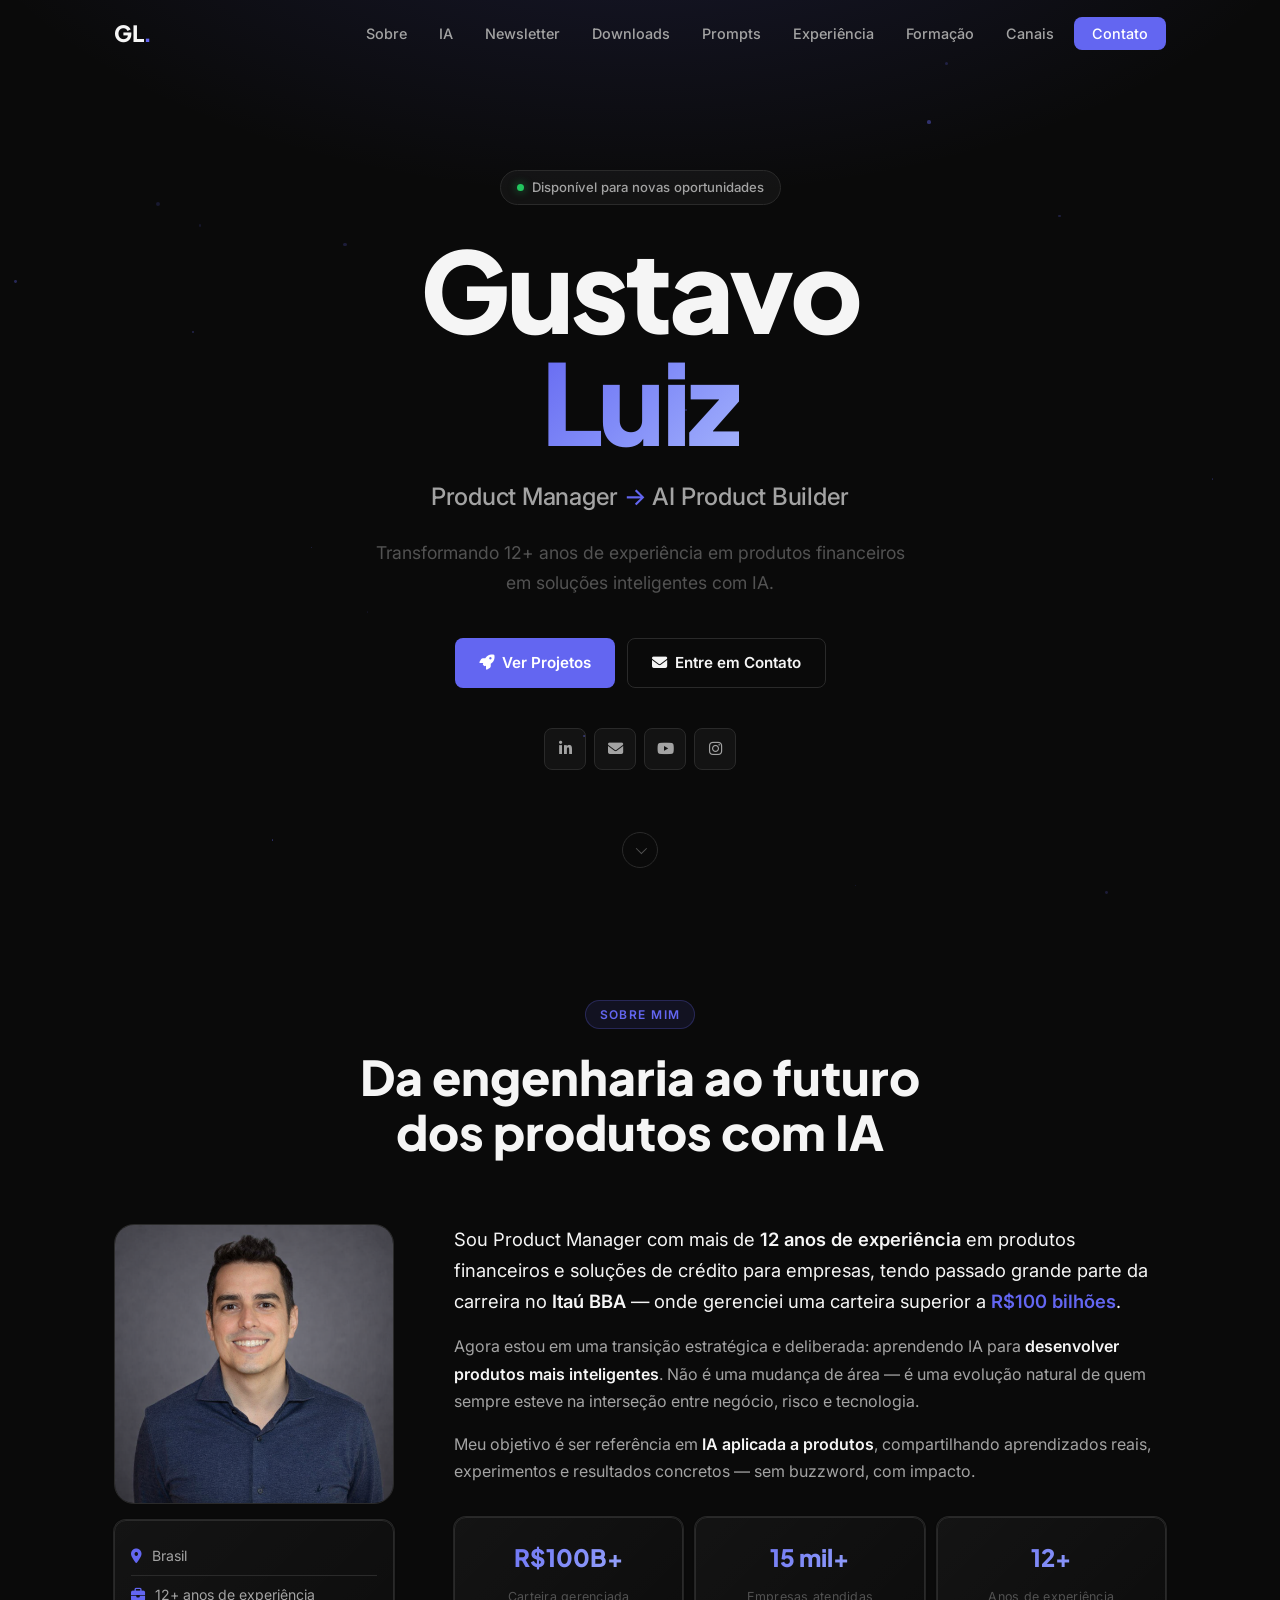
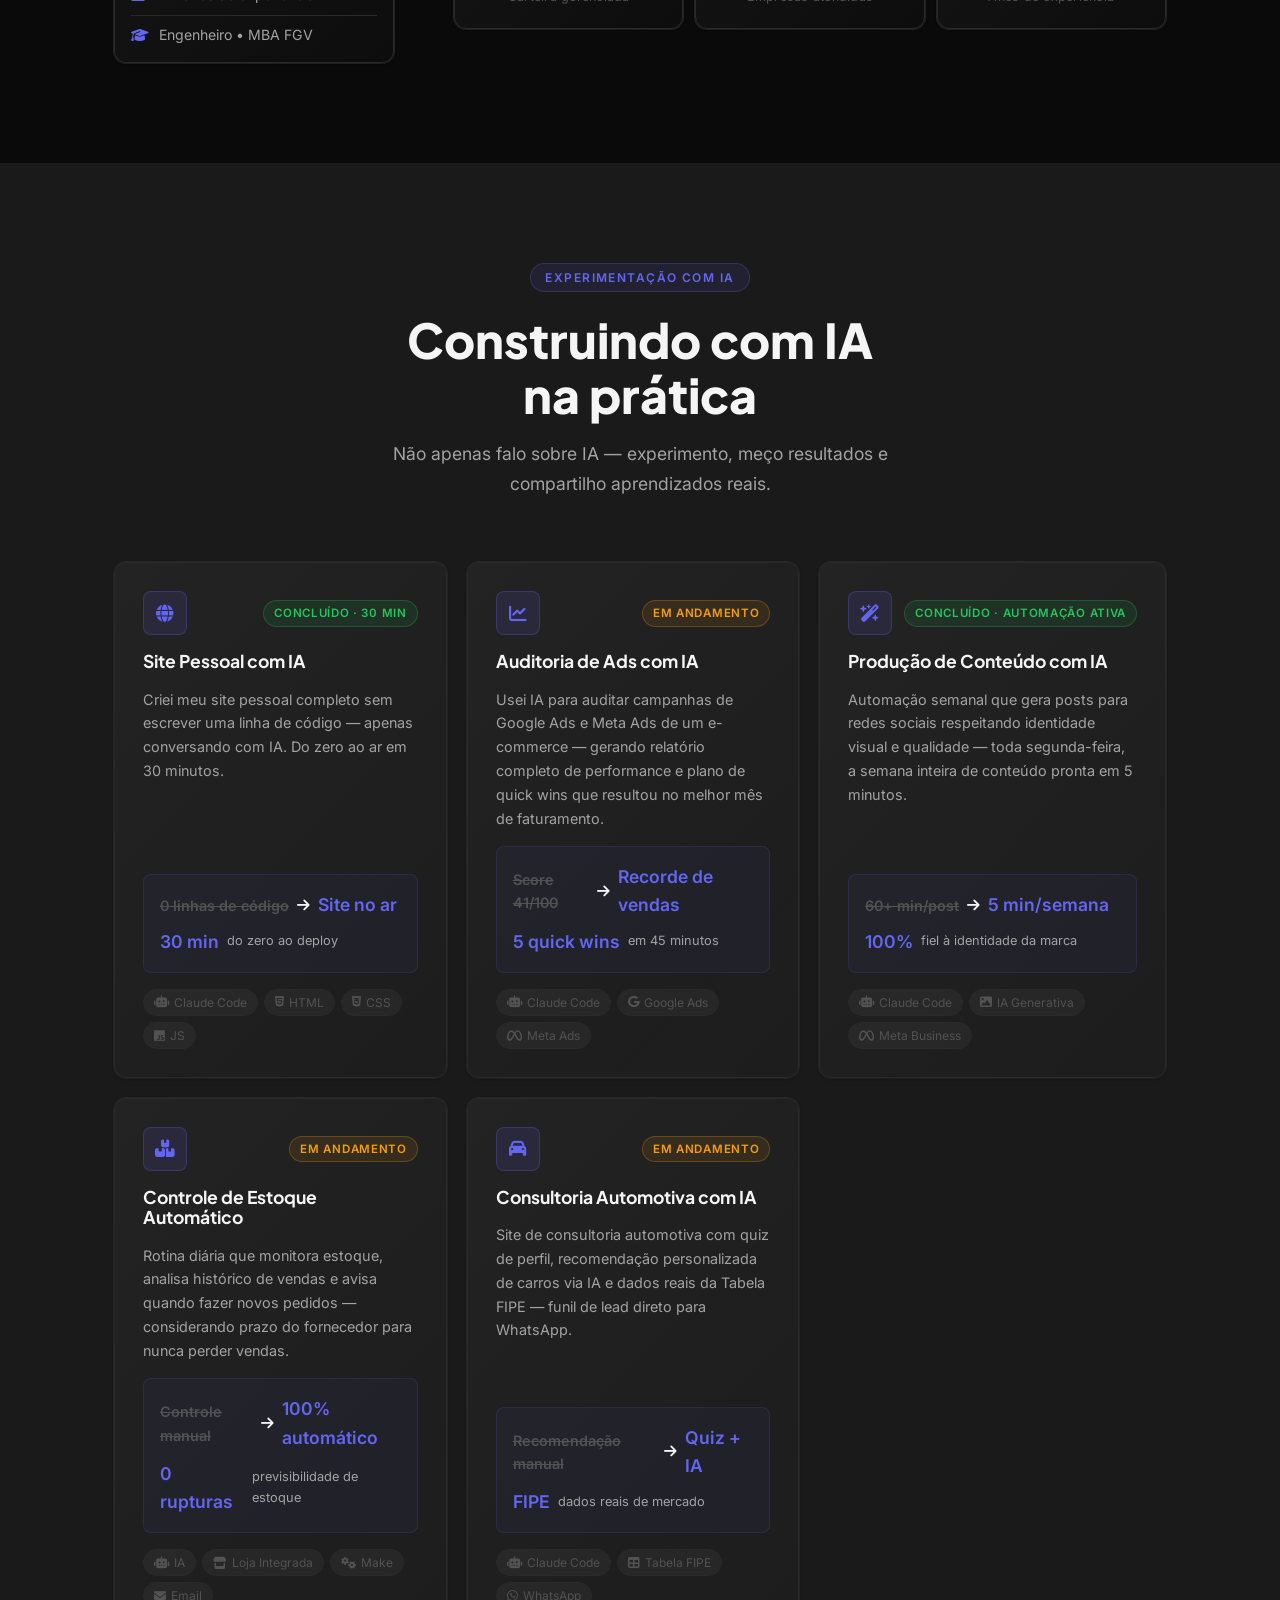
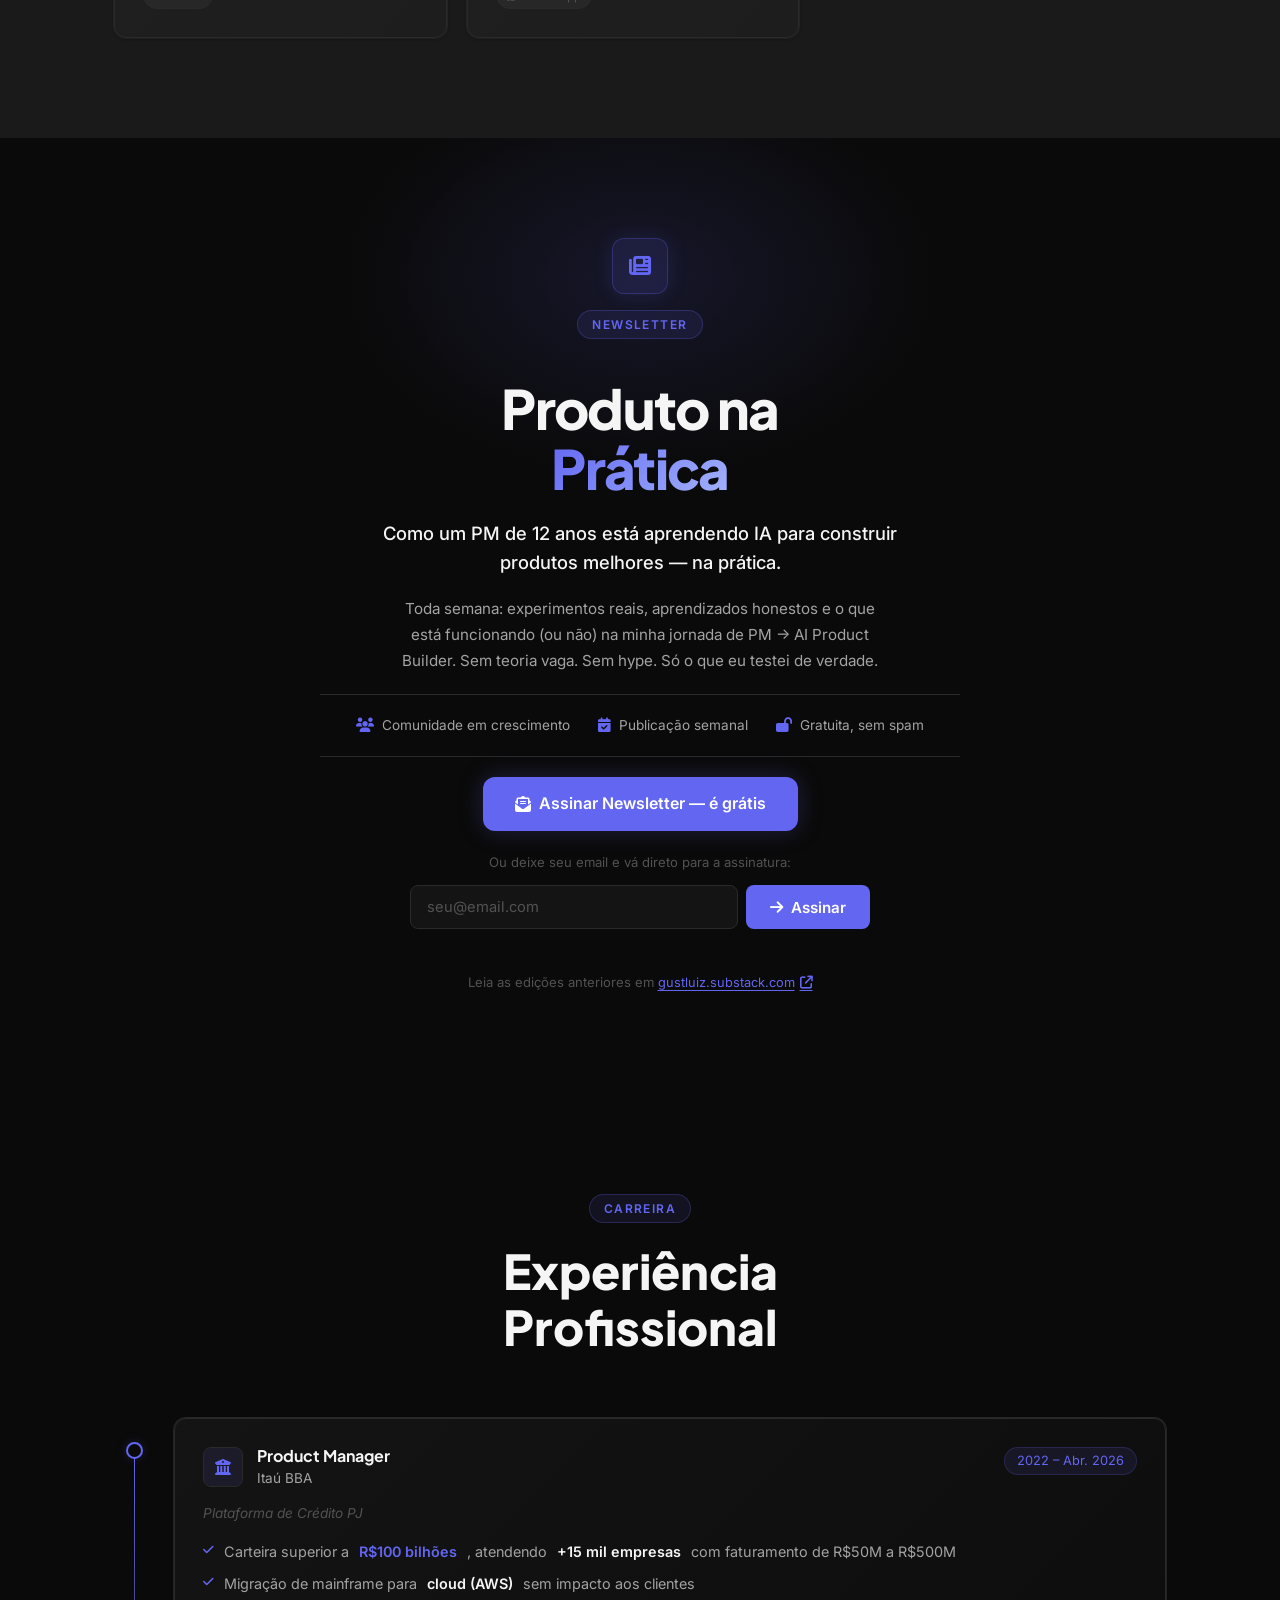
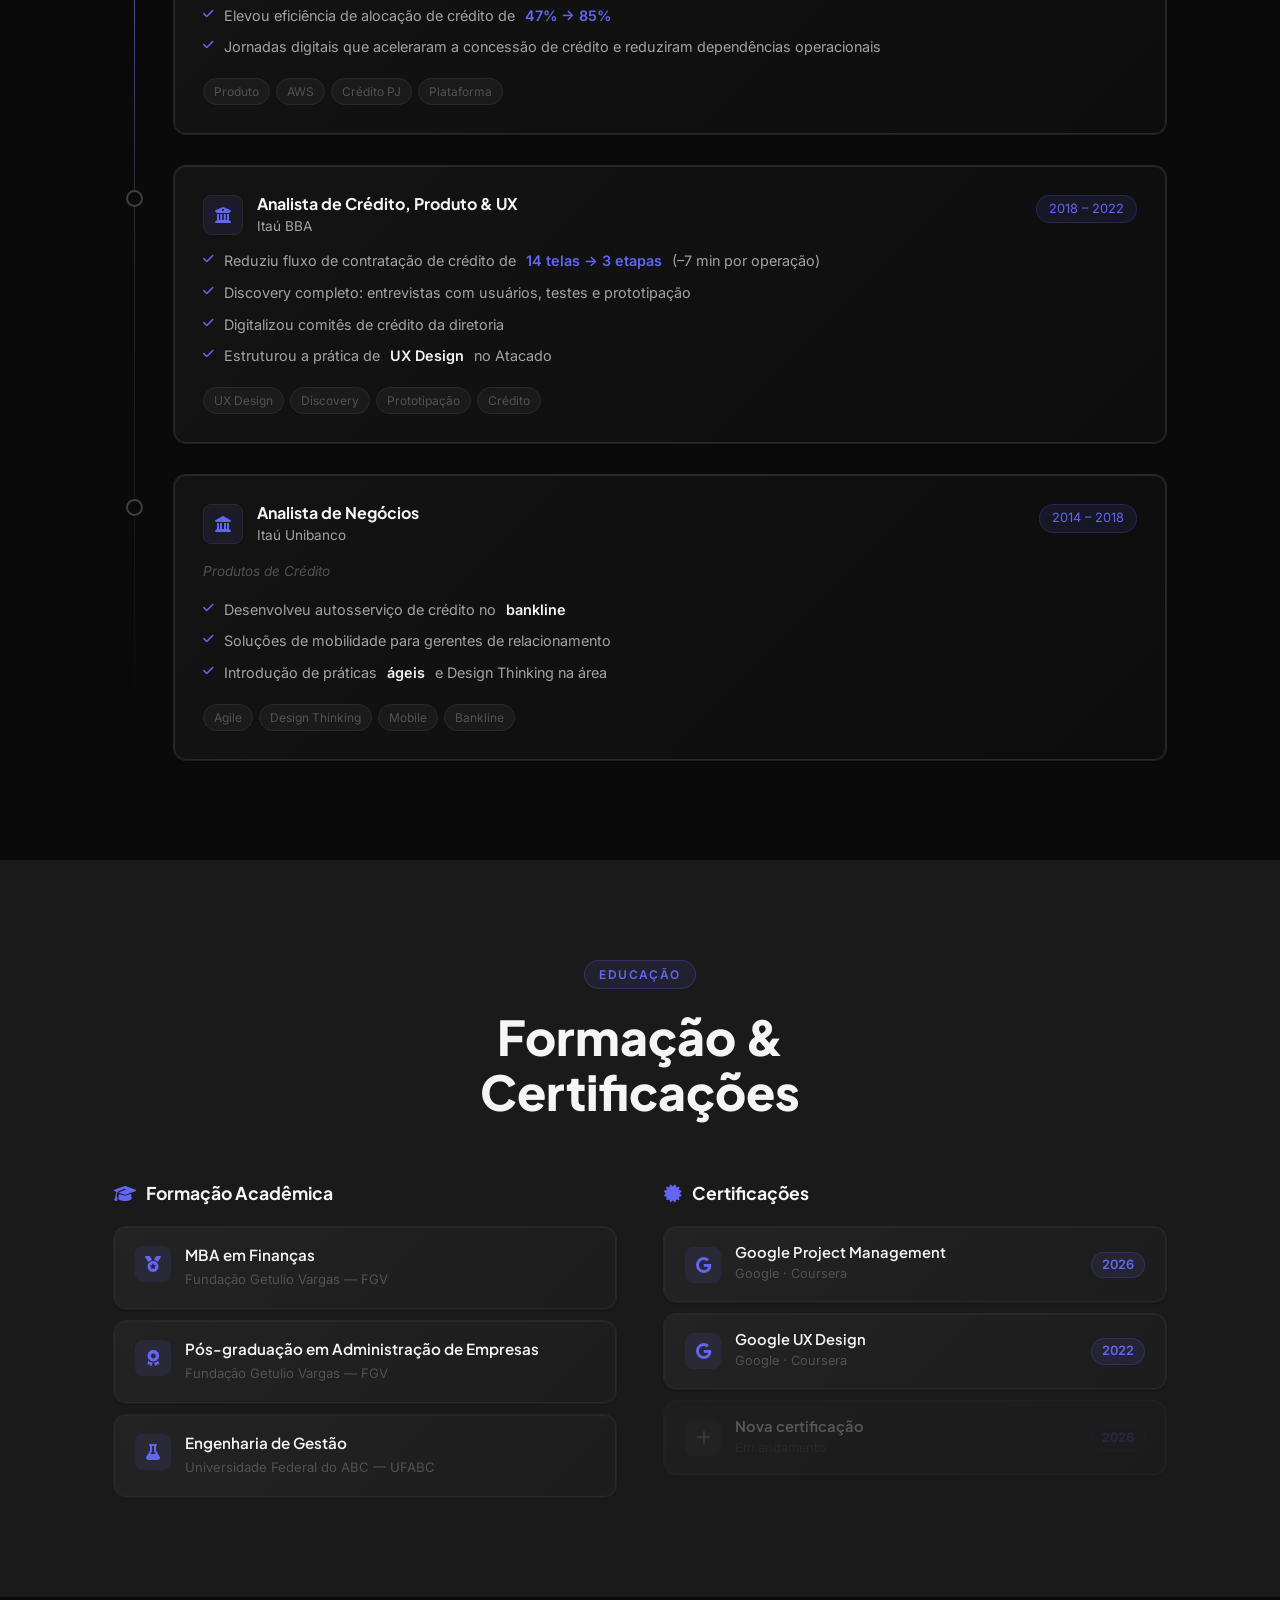
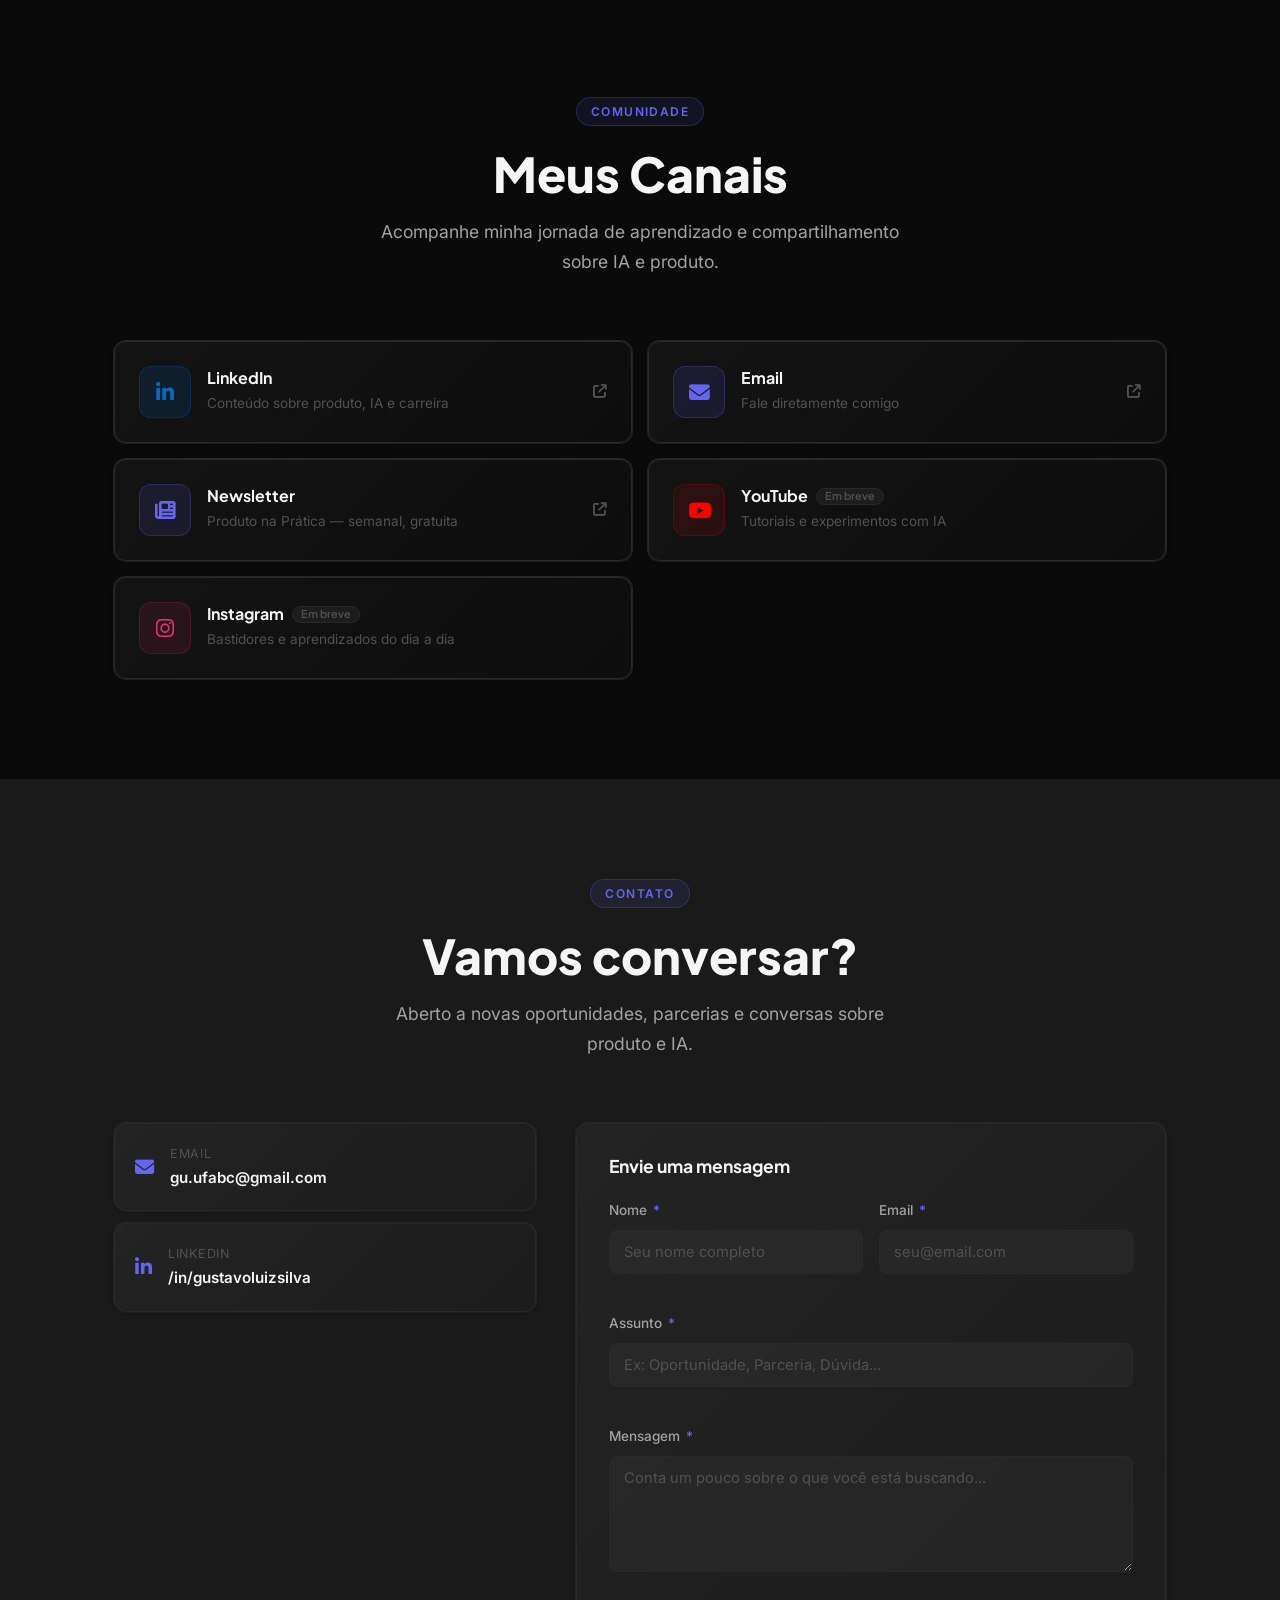
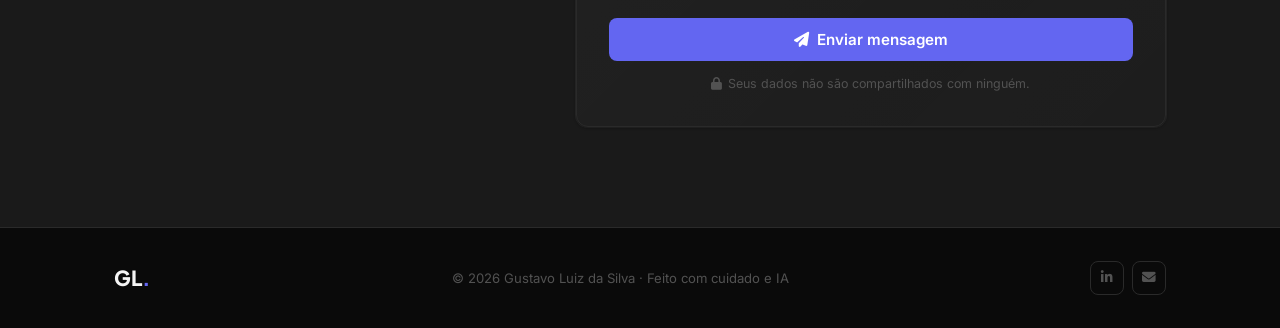
==== index.html @ 33525d10 "add biblioteca de prompts com primeiro prompt (LinkedIn) - Nova pagina /prompts.html com galeria, fi" ====
<!DOCTYPE html>
<html lang="pt-BR">
<head>
  <meta charset="UTF-8" />
  <meta name="viewport" content="width=device-width, initial-scale=1.0" />

  <!-- SEO -->
  <title>Gustavo Luiz — Product Manager & AI Product Builder</title>
  <meta name="description" content="Product Manager com 12+ anos em produtos financeiros. Em transição estratégica para IA aplicada a produtos. Portfólio e currículo online de Gustavo Luiz da Silva." />
  <meta name="author" content="Gustavo Luiz da Silva" />
  <meta name="keywords" content="Product Manager, IA, Inteligência Artificial, Itaú BBA, Crédito, Produtos Financeiros, AI Product Builder" />

  <!-- Favicon -->
  <link rel="icon" href="assets/icons/favicon.svg" type="image/svg+xml" />
  <link rel="icon" href="assets/icons/favicon-32.png" sizes="32x32" type="image/png" />
  <link rel="icon" href="assets/icons/favicon-16.png" sizes="16x16" type="image/png" />
  <link rel="apple-touch-icon" href="assets/icons/apple-touch-icon.png" />

  <!-- Open Graph (LinkedIn / redes sociais) -->
  <meta property="og:title" content="Gustavo Luiz — Product Manager & AI Product Builder" />
  <meta property="og:description" content="Product Manager com 12+ anos em produtos financeiros, agora construindo produtos com IA." />
  <meta property="og:type" content="website" />
  <meta property="og:locale" content="pt_BR" />
  <meta property="og:image" content="assets/imagens/og-image.png" />
  <meta property="og:image:width" content="1200" />
  <meta property="og:image:height" content="630" />

  <!-- Twitter Card -->
  <meta name="twitter:card" content="summary_large_image" />
  <meta name="twitter:title" content="Gustavo Luiz — Product Manager & AI Product Builder" />
  <meta name="twitter:description" content="Product Manager com 12+ anos em produtos financeiros, agora construindo produtos com IA." />
  <meta name="twitter:image" content="assets/imagens/og-image.png" />

  <!-- Google Fonts: Inter + Plus Jakarta Sans -->
  <link rel="preconnect" href="https://fonts.googleapis.com" />
  <link rel="preconnect" href="https://fonts.gstatic.com" crossorigin />
  <link href="https://fonts.googleapis.com/css2?family=Inter:wght@300;400;500;600;700&family=Plus+Jakarta+Sans:wght@600;700;800&display=swap" rel="stylesheet" />

  <!-- Font Awesome para ícones -->
  <link rel="stylesheet" href="https://cdnjs.cloudflare.com/ajax/libs/font-awesome/6.5.1/css/all.min.css" />

  <!-- Estilos principais -->
  <link rel="stylesheet" href="style.css" />
</head>

<body>

  <!-- ===================== NAVEGAÇÃO ===================== -->
  <nav class="navbar" id="navbar" role="navigation" aria-label="Navegação principal">
    <div class="nav-container">
      <a href="#hero" class="nav-logo">GL<span class="accent">.</span></a>

      <ul class="nav-links" id="nav-links">
        <li><a href="#sobre">Sobre</a></li>
        <li><a href="#ia">IA</a></li>
        <li><a href="#newsletter">Newsletter</a></li>
        <li><a href="downloads.html">Downloads</a></li>
        <li><a href="prompts.html">Prompts</a></li>
        <li><a href="#experiencia">Experiência</a></li>
        <li><a href="#formacao">Formação</a></li>
        <li><a href="#canais">Canais</a></li>
        <li><a href="#contato" class="nav-cta">Contato</a></li>
      </ul>

      <!-- Botão hamburguer para mobile -->
      <button class="nav-toggle" id="nav-toggle" aria-label="Abrir menu" aria-expanded="false">
        <span></span>
        <span></span>
        <span></span>
      </button>
    </div>
  </nav>

  <!-- ===================== HERO ===================== -->
  <section class="hero" id="hero" aria-label="Apresentação">
    <div class="hero-bg-gradient"></div>
    <div class="hero-particles" aria-hidden="true"></div>

    <div class="hero-content">
      <!-- Badge de status -->
      <div class="hero-badge fade-in">
        <span class="badge-dot"></span>
        Disponível para novas oportunidades
      </div>

      <h1 class="hero-title fade-in">
        Gustavo<br />
        <span class="accent-gradient">Luiz</span>
      </h1>

      <p class="hero-headline fade-in">
        Product Manager <span class="accent">→</span> AI Product Builder
      </p>

      <p class="hero-sub fade-in">
        Transformando 12+ anos de experiência em produtos financeiros<br class="break-desktop" />
        em soluções inteligentes com IA.
      </p>

      <!-- CTAs -->
      <div class="hero-ctas fade-in">
        <a href="#ia" class="btn btn-primary">
          <i class="fa-solid fa-rocket" aria-hidden="true"></i>
          Ver Projetos
        </a>
        <a href="#contato" class="btn btn-secondary">
          <i class="fa-solid fa-envelope" aria-hidden="true"></i>
          Entre em Contato
        </a>
      </div>

      <!-- Ícones de redes sociais -->
      <div class="hero-social fade-in">
        <a href="https://www.linkedin.com/in/gustavoluizsilva/" target="_blank" rel="noopener noreferrer" aria-label="LinkedIn de Gustavo Luiz" class="social-link">
          <i class="fa-brands fa-linkedin-in" aria-hidden="true"></i>
        </a>
        <a href="mailto:gu.ufabc@gmail.com" aria-label="Enviar email para Gustavo" class="social-link">
          <i class="fa-solid fa-envelope" aria-hidden="true"></i>
        </a>
        <!-- YouTube e Instagram: adicionar URL quando disponível -->
        <a href="#canais" aria-label="Ver todos os canais" class="social-link">
          <i class="fa-brands fa-youtube" aria-hidden="true"></i>
        </a>
        <a href="#canais" aria-label="Ver Instagram" class="social-link">
          <i class="fa-brands fa-instagram" aria-hidden="true"></i>
        </a>
      </div>
    </div>

    <!-- Scroll indicator -->
    <a href="#sobre" class="scroll-indicator" aria-label="Rolar para baixo">
      <div class="scroll-arrow"></div>
    </a>
  </section>

  <!-- ===================== SOBRE MIM ===================== -->
  <section class="section" id="sobre" aria-labelledby="sobre-titulo">
    <div class="container">
      <div class="section-header reveal">
        <span class="section-tag">Sobre mim</span>
        <h2 id="sobre-titulo" class="section-title">Da engenharia ao futuro<br />dos produtos com IA</h2>
      </div>

      <div class="sobre-grid">
        <!-- Foto de perfil -->
        <div class="sobre-foto reveal">
          <div class="foto-container">
            <img src="assets/imagens/foto-perfil.png" alt="Gustavo Luiz da Silva, Product Manager" />
          </div>
          <!-- Card de localização -->
          <div class="sobre-info-card glass-card">
            <div class="info-item">
              <i class="fa-solid fa-location-dot accent" aria-hidden="true"></i>
              <span>Brasil</span>
            </div>
            <div class="info-item">
              <i class="fa-solid fa-briefcase accent" aria-hidden="true"></i>
              <span>12+ anos de experiência</span>
            </div>
            <div class="info-item">
              <i class="fa-solid fa-graduation-cap accent" aria-hidden="true"></i>
              <span>Engenheiro • MBA FGV</span>
            </div>
          </div>
        </div>

        <!-- Texto sobre -->
        <div class="sobre-texto reveal">
          <p class="sobre-lead">
            Sou Product Manager com mais de <strong>12 anos de experiência</strong> em produtos
            financeiros e soluções de crédito para empresas, tendo passado grande parte da carreira
            no <strong>Itaú BBA</strong> — onde gerenciei uma carteira superior a
            <strong class="accent">R$100 bilhões</strong>.
          </p>

          <p>
            Agora estou em uma transição estratégica e deliberada: aprendendo IA para
            <strong>desenvolver produtos mais inteligentes</strong>. Não é uma mudança de área —
            é uma evolução natural de quem sempre esteve na interseção entre negócio, risco e
            tecnologia.
          </p>

          <p>
            Meu objetivo é ser referência em <strong>IA aplicada a produtos</strong>, compartilhando
            aprendizados reais, experimentos e resultados concretos — sem buzzword, com impacto.
          </p>

          <!-- Métricas de destaque -->
          <div class="sobre-metricas">
            <div class="metrica-item glass-card">
              <span class="metrica-valor accent-gradient">R$100B+</span>
              <span class="metrica-label">Carteira gerenciada</span>
            </div>
            <div class="metrica-item glass-card">
              <span class="metrica-valor accent-gradient">15 mil+</span>
              <span class="metrica-label">Empresas atendidas</span>
            </div>
            <div class="metrica-item glass-card">
              <span class="metrica-valor accent-gradient">12+</span>
              <span class="metrica-label">Anos de experiência</span>
            </div>
          </div>
        </div>
      </div>
    </div>
  </section>

  <!-- ===================== EXPERIMENTAÇÃO COM IA ===================== -->
  <section class="section section-alt" id="ia" aria-labelledby="ia-titulo">
    <div class="container">
      <div class="section-header reveal">
        <span class="section-tag">Experimentação com IA</span>
        <h2 id="ia-titulo" class="section-title">Construindo com IA<br />na prática</h2>
        <p class="section-desc">
          Não apenas falo sobre IA — experimento, meço resultados e compartilho aprendizados reais.
        </p>
      </div>

      <div class="ia-grid">

        <!-- Card 1: Site Pessoal com IA -->
        <a href="projeto-site-pessoal.html" class="ia-card-link reveal">
        <article class="ia-card glass-card" aria-label="Projeto: Site Pessoal com IA">
          <div class="ia-card-header">
            <div class="ia-icon-wrap">
              <i class="fa-solid fa-globe" aria-hidden="true"></i>
            </div>
            <span class="ia-tag">Concluído · 30 min</span>
          </div>

          <h3 class="ia-card-title">Site Pessoal com IA</h3>
          <p class="ia-card-desc">
            Criei meu site pessoal completo sem escrever uma linha de código — apenas conversando
            com IA. Do zero ao ar em 30 minutos.
          </p>

          <div class="ia-resultados">
            <div class="resultado-item">
              <span class="resultado-antes">0 linhas de código</span>
              <i class="fa-solid fa-arrow-right" aria-hidden="true"></i>
              <span class="resultado-depois accent">Site no ar</span>
            </div>
            <div class="resultado-item">
              <span class="resultado-depois accent">30 min</span>
              <span class="resultado-label">do zero ao deploy</span>
            </div>
          </div>

          <div class="ia-card-footer">
            <span class="tech-tag"><i class="fa-solid fa-robot" aria-hidden="true"></i> Claude Code</span>
            <span class="tech-tag"><i class="fa-brands fa-html5" aria-hidden="true"></i> HTML</span>
            <span class="tech-tag"><i class="fa-brands fa-css3-alt" aria-hidden="true"></i> CSS</span>
            <span class="tech-tag"><i class="fa-brands fa-js" aria-hidden="true"></i> JS</span>
          </div>
        </article>
        </a>

        <!-- Card 2: Auditoria de Ads com IA -->
        <a href="projeto-auditoria-ads.html" class="ia-card-link reveal">
        <article class="ia-card glass-card" aria-label="Projeto: Auditoria de Ads com IA">
          <div class="ia-card-header">
            <div class="ia-icon-wrap">
              <i class="fa-solid fa-chart-line" aria-hidden="true"></i>
            </div>
            <span class="ia-tag ia-tag-em-andamento">Em andamento</span>
          </div>

          <h3 class="ia-card-title">Auditoria de Ads com IA</h3>
          <p class="ia-card-desc">
            Usei IA para auditar campanhas de Google Ads e Meta Ads de um e-commerce — gerando relatório
            completo de performance e plano de quick wins que resultou no melhor mês de faturamento.
          </p>

          <div class="ia-resultados">
            <div class="resultado-item">
              <span class="resultado-antes">Score 41/100</span>
              <i class="fa-solid fa-arrow-right" aria-hidden="true"></i>
              <span class="resultado-depois accent">Recorde de vendas</span>
            </div>
            <div class="resultado-item">
              <span class="resultado-depois accent">5 quick wins</span>
              <span class="resultado-label">em 45 minutos</span>
            </div>
          </div>

          <div class="ia-card-footer">
            <span class="tech-tag"><i class="fa-solid fa-robot" aria-hidden="true"></i> Claude Code</span>
            <span class="tech-tag"><i class="fa-brands fa-google" aria-hidden="true"></i> Google Ads</span>
            <span class="tech-tag"><i class="fa-brands fa-meta" aria-hidden="true"></i> Meta Ads</span>
          </div>
        </article>
        </a>

        <!-- Card 3: Produção de Conteúdo com IA -->
        <a href="projeto-conteudo-ia.html" class="ia-card-link reveal">
        <article class="ia-card glass-card" aria-label="Projeto: Produção de Conteúdo com IA">
          <div class="ia-card-header">
            <div class="ia-icon-wrap">
              <i class="fa-solid fa-wand-magic-sparkles" aria-hidden="true"></i>
            </div>
            <span class="ia-tag">Concluído · Automação ativa</span>
          </div>

          <h3 class="ia-card-title">Produção de Conteúdo com IA</h3>
          <p class="ia-card-desc">
            Automação semanal que gera posts para redes sociais respeitando identidade visual
            e qualidade — toda segunda-feira, a semana inteira de conteúdo pronta em 5 minutos.
          </p>

          <div class="ia-resultados">
            <div class="resultado-item">
              <span class="resultado-antes">60+ min/post</span>
              <i class="fa-solid fa-arrow-right" aria-hidden="true"></i>
              <span class="resultado-depois accent">5 min/semana</span>
            </div>
            <div class="resultado-item">
              <span class="resultado-depois accent">100%</span>
              <span class="resultado-label">fiel à identidade da marca</span>
            </div>
          </div>

          <div class="ia-card-footer">
            <span class="tech-tag"><i class="fa-solid fa-robot" aria-hidden="true"></i> Claude Code</span>
            <span class="tech-tag"><i class="fa-solid fa-image" aria-hidden="true"></i> IA Generativa</span>
            <span class="tech-tag"><i class="fa-brands fa-meta" aria-hidden="true"></i> Meta Business</span>
          </div>
        </article>
        </a>

        <!-- Card 4: Controle de Estoque Automático -->
        <a href="projeto-estoque-ia.html" class="ia-card-link reveal">
        <article class="ia-card glass-card" aria-label="Projeto: Controle de Estoque Automático com IA">
          <div class="ia-card-header">
            <div class="ia-icon-wrap">
              <i class="fa-solid fa-boxes-stacked" aria-hidden="true"></i>
            </div>
            <span class="ia-tag ia-tag-em-andamento">Em andamento</span>
          </div>

          <h3 class="ia-card-title">Controle de Estoque Automático</h3>
          <p class="ia-card-desc">
            Rotina diária que monitora estoque, analisa histórico de vendas e avisa quando fazer
            novos pedidos — considerando prazo do fornecedor para nunca perder vendas.
          </p>

          <div class="ia-resultados">
            <div class="resultado-item">
              <span class="resultado-antes">Controle manual</span>
              <i class="fa-solid fa-arrow-right" aria-hidden="true"></i>
              <span class="resultado-depois accent">100% automático</span>
            </div>
            <div class="resultado-item">
              <span class="resultado-depois accent">0 rupturas</span>
              <span class="resultado-label">previsibilidade de estoque</span>
            </div>
          </div>

          <div class="ia-card-footer">
            <span class="tech-tag"><i class="fa-solid fa-robot" aria-hidden="true"></i> IA</span>
            <span class="tech-tag"><i class="fa-solid fa-store" aria-hidden="true"></i> Loja Integrada</span>
            <span class="tech-tag"><i class="fa-solid fa-gears" aria-hidden="true"></i> Make</span>
            <span class="tech-tag"><i class="fa-solid fa-envelope" aria-hidden="true"></i> Email</span>
          </div>
        </article>
        </a>

        <!-- Card 5: Consultoria Automotiva com IA -->
        <a href="projeto-consultoria-automotiva.html" class="ia-card-link reveal">
        <article class="ia-card glass-card" aria-label="Projeto: Site de Consultoria Automotiva com IA">
          <div class="ia-card-header">
            <div class="ia-icon-wrap">
              <i class="fa-solid fa-car" aria-hidden="true"></i>
            </div>
            <span class="ia-tag ia-tag-em-andamento">Em andamento</span>
          </div>

          <h3 class="ia-card-title">Consultoria Automotiva com IA</h3>
          <p class="ia-card-desc">
            Site de consultoria automotiva com quiz de perfil, recomendação personalizada de carros
            via IA e dados reais da Tabela FIPE — funil de lead direto para WhatsApp.
          </p>

          <div class="ia-resultados">
            <div class="resultado-item">
              <span class="resultado-antes">Recomendação manual</span>
              <i class="fa-solid fa-arrow-right" aria-hidden="true"></i>
              <span class="resultado-depois accent">Quiz + IA</span>
            </div>
            <div class="resultado-item">
              <span class="resultado-depois accent">FIPE</span>
              <span class="resultado-label">dados reais de mercado</span>
            </div>
          </div>

          <div class="ia-card-footer">
            <span class="tech-tag"><i class="fa-solid fa-robot" aria-hidden="true"></i> Claude Code</span>
            <span class="tech-tag"><i class="fa-solid fa-table" aria-hidden="true"></i> Tabela FIPE</span>
            <span class="tech-tag"><i class="fa-brands fa-whatsapp" aria-hidden="true"></i> WhatsApp</span>
          </div>
        </article>
        </a>

      </div>
    </div>
  </section>

  <!-- ===================== NEWSLETTER ===================== -->
  <section class="section newsletter-section" id="newsletter" aria-labelledby="newsletter-titulo">
    <div class="newsletter-bg-glow" aria-hidden="true"></div>
    <div class="container">
      <div class="newsletter-inner reveal">

        <!-- Ícone e tag -->
        <div class="newsletter-header">
          <div class="newsletter-icon" aria-hidden="true">
            <i class="fa-solid fa-newspaper"></i>
          </div>
          <span class="section-tag">Newsletter</span>
        </div>

        <!-- Textos -->
        <h2 id="newsletter-titulo" class="newsletter-titulo">
          Produto na<br /><span class="accent-gradient">Prática</span>
        </h2>

        <p class="newsletter-sub">
          Como um PM de 12 anos está aprendendo IA para construir produtos melhores — na prática.
        </p>

        <p class="newsletter-desc">
          Toda semana: experimentos reais, aprendizados honestos e o que está funcionando (ou não)
          na minha jornada de PM → AI Product Builder. Sem teoria vaga. Sem hype.
          Só o que eu testei de verdade.
        </p>

        <!-- Números sociais -->
        <div class="newsletter-stats">
          <div class="nl-stat">
            <i class="fa-solid fa-users accent" aria-hidden="true"></i>
            <span>Comunidade em crescimento</span>
          </div>
          <div class="nl-stat">
            <i class="fa-solid fa-calendar-check accent" aria-hidden="true"></i>
            <span>Publicação semanal</span>
          </div>
          <div class="nl-stat">
            <i class="fa-solid fa-lock-open accent" aria-hidden="true"></i>
            <span>Gratuita, sem spam</span>
          </div>
        </div>

        <!-- CTA principal -->
        <a
          href="https://gustluiz.substack.com/"
          target="_blank"
          rel="noopener noreferrer"
          class="btn btn-primary btn-newsletter"
          aria-label="Assinar a newsletter Produto na Prática no Substack"
        >
          <i class="fa-solid fa-envelope-open-text" aria-hidden="true"></i>
          Assinar Newsletter — é grátis
        </a>

        <!-- Campo de email rápido -->
        <div class="newsletter-form-wrap">
          <p class="newsletter-form-label">Ou deixe seu email e vá direto para a assinatura:</p>
          <form class="newsletter-form" id="newsletter-form" novalidate aria-label="Formulário de email para newsletter">
            <div class="newsletter-input-wrap">
              <input
                type="email"
                id="nl-email"
                name="email"
                placeholder="seu@email.com"
                autocomplete="email"
                required
                aria-label="Seu endereço de email"
              />
              <button type="submit" class="btn btn-primary" aria-label="Ir para assinatura">
                <i class="fa-solid fa-arrow-right" aria-hidden="true"></i>
                <span>Assinar</span>
              </button>
            </div>
            <span class="nl-erro" id="nl-erro" role="alert"></span>
          </form>
        </div>

        <!-- Link direto para o Substack -->
        <p class="newsletter-link-sub">
          Leia as edições anteriores em
          <a href="https://gustluiz.substack.com/" target="_blank" rel="noopener noreferrer">
            gustluiz.substack.com
            <i class="fa-solid fa-arrow-up-right-from-square" aria-hidden="true"></i>
          </a>
        </p>

      </div>
    </div>
  </section>

  <!-- ===================== EXPERIÊNCIA PROFISSIONAL ===================== -->
  <section class="section" id="experiencia" aria-labelledby="exp-titulo">
    <div class="container">
      <div class="section-header reveal">
        <span class="section-tag">Carreira</span>
        <h2 id="exp-titulo" class="section-title">Experiência<br />Profissional</h2>
      </div>

      <!-- Timeline -->
      <div class="timeline" role="list">

        <!-- Itaú BBA — PM Plataforma de Crédito -->
        <article class="timeline-item reveal" role="listitem">
          <div class="timeline-marker" aria-hidden="true"></div>
          <div class="timeline-content glass-card">
            <div class="timeline-header">
              <div class="timeline-empresa">
                <div class="empresa-logo" aria-hidden="true">
                  <i class="fa-solid fa-building-columns"></i>
                </div>
                <div>
                  <h3 class="timeline-cargo">Product Manager</h3>
                  <p class="timeline-empresa-nome">Itaú BBA</p>
                </div>
              </div>
              <span class="timeline-periodo">2022 – Abr. 2026</span>
            </div>

            <p class="timeline-sub">Plataforma de Crédito PJ</p>

            <ul class="timeline-bullets">
              <li>
                <i class="fa-solid fa-check accent" aria-hidden="true"></i>
                Carteira superior a <strong class="accent">R$100 bilhões</strong>, atendendo
                <strong>+15 mil empresas</strong> com faturamento de R$50M a R$500M
              </li>
              <li>
                <i class="fa-solid fa-check accent" aria-hidden="true"></i>
                Migração de mainframe para <strong>cloud (AWS)</strong> sem impacto aos clientes
              </li>
              <li>
                <i class="fa-solid fa-check accent" aria-hidden="true"></i>
                Elevou eficiência de alocação de crédito de
                <strong class="accent">47% → 85%</strong>
              </li>
              <li>
                <i class="fa-solid fa-check accent" aria-hidden="true"></i>
                Jornadas digitais que aceleraram a concessão de crédito e reduziram dependências
                operacionais
              </li>
            </ul>

            <div class="timeline-tags">
              <span class="tech-tag">Produto</span>
              <span class="tech-tag">AWS</span>
              <span class="tech-tag">Crédito PJ</span>
              <span class="tech-tag">Plataforma</span>
            </div>
          </div>
        </article>

        <!-- Itaú BBA — Analista Crédito Produto UX -->
        <article class="timeline-item reveal" role="listitem">
          <div class="timeline-marker" aria-hidden="true"></div>
          <div class="timeline-content glass-card">
            <div class="timeline-header">
              <div class="timeline-empresa">
                <div class="empresa-logo" aria-hidden="true">
                  <i class="fa-solid fa-building-columns"></i>
                </div>
                <div>
                  <h3 class="timeline-cargo">Analista de Crédito, Produto & UX</h3>
                  <p class="timeline-empresa-nome">Itaú BBA</p>
                </div>
              </div>
              <span class="timeline-periodo">2018 – 2022</span>
            </div>

            <ul class="timeline-bullets">
              <li>
                <i class="fa-solid fa-check accent" aria-hidden="true"></i>
                Reduziu fluxo de contratação de crédito de
                <strong class="accent">14 telas → 3 etapas</strong>
                (–7 min por operação)
              </li>
              <li>
                <i class="fa-solid fa-check accent" aria-hidden="true"></i>
                Discovery completo: entrevistas com usuários, testes e prototipação
              </li>
              <li>
                <i class="fa-solid fa-check accent" aria-hidden="true"></i>
                Digitalizou comitês de crédito da diretoria
              </li>
              <li>
                <i class="fa-solid fa-check accent" aria-hidden="true"></i>
                Estruturou a prática de <strong>UX Design</strong> no Atacado
              </li>
            </ul>

            <div class="timeline-tags">
              <span class="tech-tag">UX Design</span>
              <span class="tech-tag">Discovery</span>
              <span class="tech-tag">Prototipação</span>
              <span class="tech-tag">Crédito</span>
            </div>
          </div>
        </article>

        <!-- Itaú Unibanco — Analista de Negócios -->
        <article class="timeline-item reveal" role="listitem">
          <div class="timeline-marker" aria-hidden="true"></div>
          <div class="timeline-content glass-card">
            <div class="timeline-header">
              <div class="timeline-empresa">
                <div class="empresa-logo" aria-hidden="true">
                  <i class="fa-solid fa-landmark"></i>
                </div>
                <div>
                  <h3 class="timeline-cargo">Analista de Negócios</h3>
                  <p class="timeline-empresa-nome">Itaú Unibanco</p>
                </div>
              </div>
              <span class="timeline-periodo">2014 – 2018</span>
            </div>

            <p class="timeline-sub">Produtos de Crédito</p>

            <ul class="timeline-bullets">
              <li>
                <i class="fa-solid fa-check accent" aria-hidden="true"></i>
                Desenvolveu autosserviço de crédito no <strong>bankline</strong>
              </li>
              <li>
                <i class="fa-solid fa-check accent" aria-hidden="true"></i>
                Soluções de mobilidade para gerentes de relacionamento
              </li>
              <li>
                <i class="fa-solid fa-check accent" aria-hidden="true"></i>
                Introdução de práticas <strong>ágeis</strong> e Design Thinking na área
              </li>
            </ul>

            <div class="timeline-tags">
              <span class="tech-tag">Agile</span>
              <span class="tech-tag">Design Thinking</span>
              <span class="tech-tag">Mobile</span>
              <span class="tech-tag">Bankline</span>
            </div>
          </div>
        </article>

      </div>
    </div>
  </section>

  <!-- ===================== FORMAÇÃO E CERTIFICAÇÕES ===================== -->
  <section class="section section-alt" id="formacao" aria-labelledby="formacao-titulo">
    <div class="container">
      <div class="section-header reveal">
        <span class="section-tag">Educação</span>
        <h2 id="formacao-titulo" class="section-title">Formação &<br />Certificações</h2>
      </div>

      <div class="formacao-grid">

        <!-- Formação Acadêmica -->
        <div class="formacao-col reveal">
          <h3 class="formacao-col-titulo">
            <i class="fa-solid fa-graduation-cap accent" aria-hidden="true"></i>
            Formação Acadêmica
          </h3>

          <div class="formacao-lista">
            <article class="formacao-item glass-card">
              <div class="formacao-icon" aria-hidden="true">
                <i class="fa-solid fa-medal"></i>
              </div>
              <div>
                <h4>MBA em Finanças</h4>
                <p class="formacao-inst">Fundação Getulio Vargas — FGV</p>
              </div>
            </article>

            <article class="formacao-item glass-card">
              <div class="formacao-icon" aria-hidden="true">
                <i class="fa-solid fa-award"></i>
              </div>
              <div>
                <h4>Pós-graduação em Administração de Empresas</h4>
                <p class="formacao-inst">Fundação Getulio Vargas — FGV</p>
              </div>
            </article>

            <article class="formacao-item glass-card">
              <div class="formacao-icon" aria-hidden="true">
                <i class="fa-solid fa-flask"></i>
              </div>
              <div>
                <h4>Engenharia de Gestão</h4>
                <p class="formacao-inst">Universidade Federal do ABC — UFABC</p>
              </div>
            </article>
          </div>
        </div>

        <!-- Certificações -->
        <div class="formacao-col reveal">
          <h3 class="formacao-col-titulo">
            <i class="fa-solid fa-certificate accent" aria-hidden="true"></i>
            Certificações
          </h3>

          <div class="cert-lista">

            <article class="cert-card glass-card">
              <div class="cert-logo" aria-hidden="true">
                <i class="fa-brands fa-google"></i>
              </div>
              <div class="cert-info">
                <h4>Google Project Management</h4>
                <p class="cert-issuer">Google · Coursera</p>
              </div>
              <span class="cert-ano">2026</span>
            </article>

            <article class="cert-card glass-card">
              <div class="cert-logo" aria-hidden="true">
                <i class="fa-brands fa-google"></i>
              </div>
              <div class="cert-info">
                <h4>Google UX Design</h4>
                <p class="cert-issuer">Google · Coursera</p>
              </div>
              <span class="cert-ano">2022</span>
            </article>

            <!-- Placeholder para novas certificações -->
            <article class="cert-card cert-card-placeholder glass-card">
              <div class="cert-logo cert-logo-muted" aria-hidden="true">
                <i class="fa-solid fa-plus"></i>
              </div>
              <div class="cert-info">
                <h4 style="opacity: 0.5;">Nova certificação</h4>
                <p class="cert-issuer" style="opacity: 0.4;">Em andamento</p>
              </div>
              <span class="cert-ano" style="opacity: 0.3;">2026</span>
            </article>

          </div>
        </div>

      </div>
    </div>
  </section>

  <!-- ===================== MEUS CANAIS ===================== -->
  <section class="section" id="canais" aria-labelledby="canais-titulo">
    <div class="container">
      <div class="section-header reveal">
        <span class="section-tag">Comunidade</span>
        <h2 id="canais-titulo" class="section-title">Meus Canais</h2>
        <p class="section-desc">
          Acompanhe minha jornada de aprendizado e compartilhamento sobre IA e produto.
        </p>
      </div>

      <div class="canais-grid">

        <!-- LinkedIn -->
        <a href="https://www.linkedin.com/in/gustavoluizsilva/"
           target="_blank"
           rel="noopener noreferrer"
           class="canal-card glass-card reveal"
           aria-label="LinkedIn de Gustavo Luiz">
          <div class="canal-icon canal-linkedin" aria-hidden="true">
            <i class="fa-brands fa-linkedin-in"></i>
          </div>
          <div class="canal-info">
            <h3>LinkedIn</h3>
            <p>Conteúdo sobre produto, IA e carreira</p>
          </div>
          <i class="fa-solid fa-arrow-up-right-from-square canal-arrow" aria-hidden="true"></i>
        </a>

        <!-- Email / Newsletter -->
        <a href="mailto:gu.ufabc@gmail.com"
           class="canal-card glass-card reveal"
           aria-label="Enviar email para Gustavo" target="_blank" rel="noopener noreferrer">
          <div class="canal-icon canal-email" aria-hidden="true">
            <i class="fa-solid fa-envelope"></i>
          </div>
          <div class="canal-info">
            <h3>Email</h3>
            <p>Fale diretamente comigo</p>
          </div>
          <i class="fa-solid fa-arrow-up-right-from-square canal-arrow" aria-hidden="true"></i>
        </a>

        <!-- Newsletter / Substack -->
        <a href="https://gustluiz.substack.com/"
           target="_blank"
           rel="noopener noreferrer"
           class="canal-card glass-card reveal"
           aria-label="Newsletter Produto na Prática no Substack">
          <div class="canal-icon canal-newsletter" aria-hidden="true">
            <i class="fa-solid fa-newspaper"></i>
          </div>
          <div class="canal-info">
            <h3>Newsletter</h3>
            <p>Produto na Prática — semanal, gratuita</p>
          </div>
          <i class="fa-solid fa-arrow-up-right-from-square canal-arrow" aria-hidden="true"></i>
        </a>

        <!-- YouTube (em breve) -->
        <div class="canal-card canal-card-breve glass-card reveal" aria-label="YouTube em breve">
          <div class="canal-icon canal-youtube" aria-hidden="true">
            <i class="fa-brands fa-youtube"></i>
          </div>
          <div class="canal-info">
            <h3>YouTube <span class="badge-breve">Em breve</span></h3>
            <p>Tutoriais e experimentos com IA</p>
          </div>
        </div>

        <!-- Instagram (em breve) -->
        <div class="canal-card canal-card-breve glass-card reveal" aria-label="Instagram em breve">
          <div class="canal-icon canal-instagram" aria-hidden="true">
            <i class="fa-brands fa-instagram"></i>
          </div>
          <div class="canal-info">
            <h3>Instagram <span class="badge-breve">Em breve</span></h3>
            <p>Bastidores e aprendizados do dia a dia</p>
          </div>
        </div>

      </div>
    </div>
  </section>

  <!-- ===================== CONTATO ===================== -->
  <section class="section section-alt" id="contato" aria-labelledby="contato-titulo">
    <div class="container">
      <div class="section-header reveal">
        <span class="section-tag">Contato</span>
        <h2 id="contato-titulo" class="section-title">Vamos conversar?</h2>
        <p class="section-desc">
          Aberto a novas oportunidades, parcerias e conversas sobre produto e IA.
        </p>
      </div>

      <div class="contato-grid">

        <!-- Links de contato direto -->
        <div class="contato-links reveal">
          <a href="mailto:gu.ufabc@gmail.com" class="contato-link glass-card">
            <i class="fa-solid fa-envelope accent" aria-hidden="true"></i>
            <div>
              <span class="contato-link-label">Email</span>
              <span class="contato-link-valor">gu.ufabc@gmail.com</span>
            </div>
          </a>

          <a href="https://www.linkedin.com/in/gustavoluizsilva/"
             target="_blank"
             rel="noopener noreferrer"
             class="contato-link glass-card">
            <i class="fa-brands fa-linkedin-in accent" aria-hidden="true"></i>
            <div>
              <span class="contato-link-label">LinkedIn</span>
              <span class="contato-link-valor">/in/gustavoluizsilva</span>
            </div>
          </a>
        </div>

        <!-- Formulário de contato — enviado via Formspree -->
        <form
          class="contato-form glass-card reveal"
          id="contato-form"
          action="https://formspree.io/f/xojpogyy"
          method="POST"
          novalidate
          aria-label="Formulário de contato"
        >
          <h3 class="form-titulo">Envie uma mensagem</h3>

          <!-- Mensagem de sucesso (exibida via JS após envio) -->
          <div class="form-sucesso" id="form-sucesso" role="alert" aria-live="polite" hidden>
            <div class="form-sucesso-icone" aria-hidden="true">
              <i class="fa-solid fa-circle-check"></i>
            </div>
            <h4>Mensagem enviada!</h4>
            <p>Obrigado pelo contato. Responderei em breve.</p>
            <button type="button" class="btn btn-ghost btn-sm" id="form-novo">
              Enviar outra mensagem
            </button>
          </div>

          <!-- Campos do formulário -->
          <div id="form-campos">
            <div class="form-row">
              <div class="form-group">
                <label for="nome">Nome <span class="form-required" aria-hidden="true">*</span></label>
                <input type="text" id="nome" name="nome" placeholder="Seu nome completo" required autocomplete="name" />
                <span class="form-erro" id="erro-nome" role="alert"></span>
              </div>

              <div class="form-group">
                <label for="email">Email <span class="form-required" aria-hidden="true">*</span></label>
                <input type="email" id="email" name="email" placeholder="seu@email.com" required autocomplete="email" />
                <span class="form-erro" id="erro-email" role="alert"></span>
              </div>
            </div>

            <div class="form-group">
              <label for="assunto">Assunto <span class="form-required" aria-hidden="true">*</span></label>
              <input type="text" id="assunto" name="assunto" placeholder="Ex: Oportunidade, Parceria, Dúvida..." required />
              <span class="form-erro" id="erro-assunto" role="alert"></span>
            </div>

            <div class="form-group">
              <label for="mensagem">Mensagem <span class="form-required" aria-hidden="true">*</span></label>
              <textarea id="mensagem" name="mensagem" placeholder="Conta um pouco sobre o que você está buscando..." rows="5" required></textarea>
              <span class="form-erro" id="erro-mensagem" role="alert"></span>
            </div>

            <!-- Armadilha anti-spam oculta (honeypot) -->
            <input type="text" name="_gotcha" style="display:none" tabindex="-1" autocomplete="off" />

            <button type="submit" class="btn btn-primary btn-full" id="btn-enviar">
              <i class="fa-solid fa-paper-plane" aria-hidden="true"></i>
              Enviar mensagem
            </button>

            <p class="form-obs">
              <i class="fa-solid fa-lock" aria-hidden="true"></i>
              Seus dados não são compartilhados com ninguém.
            </p>
          </div>
        </form>

      </div>
    </div>
  </section>

  <!-- ===================== RODAPÉ ===================== -->
  <footer class="footer" role="contentinfo">
    <div class="container">
      <div class="footer-content">
        <p class="footer-logo">GL<span class="accent">.</span></p>
        <p class="footer-copy">
          © 2026 Gustavo Luiz da Silva · Feito com cuidado e IA
        </p>
        <div class="footer-links">
          <a href="https://www.linkedin.com/in/gustavoluizsilva/" target="_blank" rel="noopener noreferrer" aria-label="LinkedIn">
            <i class="fa-brands fa-linkedin-in" aria-hidden="true"></i>
          </a>
          <a href="mailto:gu.ufabc@gmail.com" aria-label="Email">
            <i class="fa-solid fa-envelope" aria-hidden="true"></i>
          </a>
        </div>
      </div>
    </div>
  </footer>

  <!-- Script principal -->
  <script src="script.js"></script>
</body>
</html>
---- style.css ----
/* ============================================================
   STYLE.CSS — Site Pessoal Gustavo Luiz
   Tema: Dark, moderno, minimalista — inspirado em Linear/Vercel
   ============================================================ */

/* ============================================================
   1. VARIÁVEIS CSS (tokens de design)
   ============================================================ */
:root {
  /* Cores */
  --bg-primary:    #0A0A0A;   /* Fundo principal — preto quase puro */
  --bg-secondary:  #111111;   /* Fundo de cards */
  --bg-tertiary:   #1A1A1A;   /* Fundo alternativo de seções */

  --accent:        #6366F1;   /* Roxo índigo — cor de destaque */
  --accent-hover:  #818CF8;   /* Destaque mais claro no hover */
  --accent-glow:   rgba(99, 102, 241, 0.20);  /* Brilho suave */

  --text-primary:  #F5F5F5;   /* Texto principal */
  --text-secondary:#A3A3A3;   /* Texto secundário */
  --text-muted:    #525252;   /* Texto desabilitado */

  --border:        #2A2A2A;   /* Bordas sutis */
  --border-hover:  #3F3F3F;   /* Borda no hover */

  /* Gradientes */
  --gradient-hero: radial-gradient(ellipse 80% 60% at 50% -20%,
                    rgba(99, 102, 241, 0.18) 0%,
                    rgba(10, 10, 10, 0) 70%);
  --gradient-accent: linear-gradient(135deg, #6366F1 0%, #818CF8 50%, #A5B4FC 100%);
  --gradient-card:   linear-gradient(135deg,
                      rgba(255,255,255,0.04) 0%,
                      rgba(255,255,255,0.01) 100%);

  /* Tipografia */
  --font-heading: 'Plus Jakarta Sans', 'Inter', sans-serif;
  --font-body:    'Inter', sans-serif;

  /* Espaçamentos */
  --section-padding: 100px 0;
  --container-max:   1100px;
  --container-pad:   0 24px;

  /* Bordas */
  --radius-sm:  8px;
  --radius-md:  12px;
  --radius-lg:  20px;
  --radius-xl:  28px;

  /* Sombras */
  --shadow-card:  0 1px 3px rgba(0,0,0,0.4), 0 0 0 1px var(--border);
  --shadow-hover: 0 4px 20px rgba(0,0,0,0.5), 0 0 0 1px var(--border-hover);
  --shadow-glow:  0 0 30px var(--accent-glow);

  /* Transições */
  --transition: all 0.25s cubic-bezier(0.4, 0, 0.2, 1);
  --transition-slow: all 0.4s cubic-bezier(0.4, 0, 0.2, 1);
}

/* ============================================================
   2. RESET E BASE
   ============================================================ */
*, *::before, *::after {
  box-sizing: border-box;
  margin: 0;
  padding: 0;
}

html {
  scroll-behavior: smooth;
  font-size: 16px;
}

body {
  font-family: var(--font-body);
  background-color: var(--bg-primary);
  color: var(--text-primary);
  line-height: 1.6;
  -webkit-font-smoothing: antialiased;
  -moz-osx-font-smoothing: grayscale;
  overflow-x: hidden;
}

/* Links base */
a {
  color: inherit;
  text-decoration: none;
  transition: var(--transition);
}

/* Listas */
ul, ol {
  list-style: none;
}

/* Imagens */
img {
  max-width: 100%;
  height: auto;
  display: block;
}

/* ============================================================
   3. UTILITÁRIOS
   ============================================================ */

/* Container centralizado */
.container {
  max-width: var(--container-max);
  margin: 0 auto;
  padding: var(--container-pad);
}

/* Seção padrão */
.section {
  padding: var(--section-padding);
}

/* Seção com fundo alternativo */
.section-alt {
  background-color: var(--bg-tertiary);
}

/* Cor de destaque (accent) */
.accent {
  color: var(--accent);
}

/* Gradiente de texto accent */
.accent-gradient {
  background: var(--gradient-accent);
  -webkit-background-clip: text;
  -webkit-text-fill-color: transparent;
  background-clip: text;
}

/* Glass card — efeito glassmorphism leve */
.glass-card {
  background: var(--gradient-card);
  border: 1px solid var(--border);
  border-radius: var(--radius-md);
  box-shadow: var(--shadow-card);
  transition: var(--transition);
}

.glass-card:hover {
  border-color: var(--border-hover);
  box-shadow: var(--shadow-hover);
  transform: translateY(-2px);
}

/* ============================================================
   4. TIPOGRAFIA
   ============================================================ */
h1, h2, h3, h4 {
  font-family: var(--font-heading);
  line-height: 1.15;
  font-weight: 700;
  color: var(--text-primary);
}

p {
  color: var(--text-secondary);
  line-height: 1.7;
}

strong {
  color: var(--text-primary);
  font-weight: 600;
}

/* Cabeçalho de seção */
.section-header {
  text-align: center;
  margin-bottom: 64px;
}

.section-tag {
  display: inline-block;
  font-size: 0.75rem;
  font-weight: 600;
  letter-spacing: 0.12em;
  text-transform: uppercase;
  color: var(--accent);
  background: rgba(99, 102, 241, 0.10);
  border: 1px solid rgba(99, 102, 241, 0.25);
  border-radius: 100px;
  padding: 4px 14px;
  margin-bottom: 20px;
}

.section-title {
  font-size: clamp(2rem, 4vw, 3rem);
  font-weight: 800;
  margin-bottom: 16px;
  line-height: 1.15;
}

.section-desc {
  font-size: 1.1rem;
  color: var(--text-secondary);
  max-width: 540px;
  margin: 0 auto;
}

/* ============================================================
   5. BOTÕES
   ============================================================ */
.btn {
  display: inline-flex;
  align-items: center;
  gap: 8px;
  padding: 12px 24px;
  border-radius: var(--radius-sm);
  font-family: var(--font-body);
  font-size: 0.95rem;
  font-weight: 600;
  cursor: pointer;
  border: none;
  transition: var(--transition);
  text-align: center;
}

/* Botão primário — fundo accent */
.btn-primary {
  background: var(--accent);
  color: #fff;
}

.btn-primary:hover {
  background: var(--accent-hover);
  box-shadow: 0 0 20px var(--accent-glow);
  transform: translateY(-1px);
}

/* Botão secundário — borda */
.btn-secondary {
  background: transparent;
  color: var(--text-primary);
  border: 1px solid var(--border);
}

.btn-secondary:hover {
  border-color: var(--accent);
  color: var(--accent);
  background: rgba(99, 102, 241, 0.06);
}

/* Botão ghost — minimal */
.btn-ghost {
  background: transparent;
  color: var(--accent);
  border: 1px solid rgba(99, 102, 241, 0.30);
  padding: 8px 16px;
  font-size: 0.85rem;
}

.btn-ghost:hover {
  background: rgba(99, 102, 241, 0.10);
}

/* Botão pequeno */
.btn-sm {
  padding: 8px 16px;
  font-size: 0.85rem;
}

/* Botão full width */
.btn-full {
  width: 100%;
  justify-content: center;
}

/* ============================================================
   6. NAVEGAÇÃO
   ============================================================ */
.navbar {
  position: fixed;
  top: 0;
  left: 0;
  right: 0;
  z-index: 1000;
  padding: 16px 0;
  background: transparent;
  transition: var(--transition-slow);
}

/* Navbar com scroll — fundo escuro */
.navbar.scrolled {
  background: rgba(10, 10, 10, 0.92);
  backdrop-filter: blur(16px);
  -webkit-backdrop-filter: blur(16px);
  border-bottom: 1px solid var(--border);
  padding: 12px 0;
}

.nav-container {
  max-width: var(--container-max);
  margin: 0 auto;
  padding: 0 24px;
  display: flex;
  align-items: center;
  justify-content: space-between;
}

/* Logo */
.nav-logo {
  font-family: var(--font-heading);
  font-weight: 800;
  font-size: 1.4rem;
  color: var(--text-primary);
  letter-spacing: -0.02em;
}

/* Links de navegação */
.nav-links {
  display: flex;
  align-items: center;
  gap: 8px;
}

.nav-links a {
  font-size: 0.9rem;
  font-weight: 500;
  color: var(--text-secondary);
  padding: 6px 12px;
  border-radius: var(--radius-sm);
}

.nav-links a:hover {
  color: var(--text-primary);
  background: rgba(255,255,255,0.05);
}

/* CTA da navbar */
.nav-cta {
  background: var(--accent) !important;
  color: #fff !important;
  padding: 8px 18px !important;
}

.nav-cta:hover {
  background: var(--accent-hover) !important;
  box-shadow: 0 0 16px var(--accent-glow) !important;
}

/* Botão hamburguer — mobile */
.nav-toggle {
  display: none;
  flex-direction: column;
  gap: 5px;
  background: none;
  border: none;
  cursor: pointer;
  padding: 4px;
}

.nav-toggle span {
  display: block;
  width: 22px;
  height: 2px;
  background: var(--text-primary);
  border-radius: 2px;
  transition: var(--transition);
}

/* ============================================================
   7. HERO
   ============================================================ */
.hero {
  position: relative;
  min-height: 100vh;
  display: flex;
  align-items: center;
  justify-content: center;
  text-align: center;
  padding: 120px 24px 80px;
  overflow: hidden;
}

/* Gradiente de fundo do hero */
.hero-bg-gradient {
  position: absolute;
  inset: 0;
  background: var(--gradient-hero);
  pointer-events: none;
}

/* Partículas decorativas */
.hero-particles {
  position: absolute;
  inset: 0;
  pointer-events: none;
  overflow: hidden;
}

.hero-particle {
  position: absolute;
  width: 2px;
  height: 2px;
  border-radius: 50%;
  background: var(--accent);
  opacity: 0;
  animation: particleFade 4s ease-in-out infinite;
}

@keyframes particleFade {
  0%, 100% { opacity: 0; transform: translateY(0); }
  50%       { opacity: 0.6; transform: translateY(-20px); }
}

/* Conteúdo do hero */
.hero-content {
  position: relative;
  z-index: 1;
  max-width: 800px;
  width: 100%;
}

/* Badge de status */
.hero-badge {
  display: inline-flex;
  align-items: center;
  gap: 8px;
  font-size: 0.82rem;
  font-weight: 500;
  color: var(--text-secondary);
  background: rgba(255,255,255,0.04);
  border: 1px solid var(--border);
  border-radius: 100px;
  padding: 6px 16px;
  margin-bottom: 28px;
}

.badge-dot {
  width: 7px;
  height: 7px;
  border-radius: 50%;
  background: #22C55E;
  box-shadow: 0 0 8px rgba(34, 197, 94, 0.6);
  animation: pulse 2s ease-in-out infinite;
}

@keyframes pulse {
  0%, 100% { box-shadow: 0 0 4px rgba(34, 197, 94, 0.4); }
  50%       { box-shadow: 0 0 12px rgba(34, 197, 94, 0.8); }
}

/* Título principal */
.hero-title {
  font-size: clamp(3.5rem, 9vw, 7rem);
  font-weight: 800;
  line-height: 1.0;
  letter-spacing: -0.03em;
  margin-bottom: 20px;
}

/* Headline */
.hero-headline {
  font-size: clamp(1.1rem, 2.5vw, 1.5rem);
  font-weight: 500;
  color: var(--text-secondary);
  margin-bottom: 20px;
  letter-spacing: -0.01em;
}

/* Subtítulo */
.hero-sub {
  font-size: clamp(0.95rem, 1.8vw, 1.1rem);
  color: var(--text-muted);
  margin-bottom: 40px;
  line-height: 1.7;
}

/* CTAs do hero */
.hero-ctas {
  display: flex;
  gap: 12px;
  justify-content: center;
  flex-wrap: wrap;
  margin-bottom: 40px;
}

/* Redes sociais do hero */
.hero-social {
  display: flex;
  gap: 8px;
  justify-content: center;
}

.social-link {
  width: 42px;
  height: 42px;
  display: flex;
  align-items: center;
  justify-content: center;
  border-radius: var(--radius-sm);
  background: rgba(255,255,255,0.04);
  border: 1px solid var(--border);
  color: var(--text-secondary);
  font-size: 0.95rem;
}

.social-link:hover {
  background: rgba(99, 102, 241, 0.10);
  border-color: var(--accent);
  color: var(--accent);
  transform: translateY(-2px);
}

/* Indicador de scroll */
.scroll-indicator {
  position: absolute;
  bottom: 32px;
  left: 50%;
  transform: translateX(-50%);
  display: flex;
  align-items: center;
  justify-content: center;
  width: 36px;
  height: 36px;
  border: 1px solid var(--border);
  border-radius: 50%;
  color: var(--text-muted);
  animation: scrollBounce 2s ease-in-out infinite;
}

.scroll-arrow {
  width: 8px;
  height: 8px;
  border-right: 1.5px solid var(--text-muted);
  border-bottom: 1.5px solid var(--text-muted);
  transform: rotate(45deg) translateY(-2px);
}

@keyframes scrollBounce {
  0%, 100% { transform: translateX(-50%) translateY(0); opacity: 0.4; }
  50%       { transform: translateX(-50%) translateY(5px); opacity: 0.9; }
}

/* ============================================================
   8. SEÇÃO SOBRE MIM
   ============================================================ */
.sobre-grid {
  display: grid;
  grid-template-columns: 280px 1fr;
  gap: 60px;
  align-items: start;
}

/* Foto */
.foto-container {
  width: 100%;
  aspect-ratio: 1;
  border-radius: var(--radius-lg);
  overflow: hidden;
  border: 1px solid var(--border);
  background: var(--bg-secondary);
  margin-bottom: 16px;
}

.foto-container img {
  width: 100%;
  height: 100%;
  object-fit: cover;
  object-position: center top;
  display: block;
}

.foto-placeholder {
  width: 100%;
  height: 100%;
  display: flex;
  flex-direction: column;
  align-items: center;
  justify-content: center;
  gap: 12px;
  color: var(--text-muted);
  font-size: 0.85rem;
}

.foto-placeholder i {
  font-size: 3rem;
  opacity: 0.3;
}

/* Card de info rápida */
.sobre-info-card {
  padding: 16px;
}

.info-item {
  display: flex;
  align-items: center;
  gap: 10px;
  font-size: 0.88rem;
  color: var(--text-secondary);
  padding: 8px 0;
  border-bottom: 1px solid var(--border);
}

.info-item:last-child {
  border-bottom: none;
  padding-bottom: 0;
}

/* Texto sobre */
.sobre-lead {
  font-size: 1.15rem;
  color: var(--text-primary);
  line-height: 1.7;
  margin-bottom: 20px;
}

.sobre-texto p {
  margin-bottom: 16px;
}

/* Métricas de destaque */
.sobre-metricas {
  display: grid;
  grid-template-columns: repeat(3, 1fr);
  gap: 12px;
  margin-top: 32px;
}

.metrica-item {
  text-align: center;
  padding: 20px 12px;
}

.metrica-valor {
  display: block;
  font-family: var(--font-heading);
  font-size: 1.5rem;
  font-weight: 800;
  margin-bottom: 6px;
}

.metrica-label {
  font-size: 0.78rem;
  color: var(--text-muted);
  letter-spacing: 0.02em;
}

/* ============================================================
   9. SEÇÃO IA
   ============================================================ */
.ia-grid {
  display: grid;
  grid-template-columns: repeat(3, 1fr);
  gap: 20px;
  align-items: stretch;
}

.ia-grid > * {
  min-height: 0;
}

.ia-card-link {
  text-decoration: none;
  color: inherit;
  display: flex;
  border-radius: var(--radius-lg);
  transition: transform 0.25s ease;
}

.ia-card-link:hover .ia-card {
  border-color: var(--accent);
  box-shadow: 0 0 20px var(--accent-glow);
}

.ia-card-link:hover {
  transform: translateY(-4px);
}

.ia-card {
  padding: 28px;
  display: flex;
  flex-direction: column;
  gap: 16px;
  flex: 1;
  width: 100%;
}

.ia-card-header {
  display: flex;
  align-items: center;
  justify-content: space-between;
  gap: 12px;
}

/* Ícone do card IA */
.ia-icon-wrap {
  width: 44px;
  height: 44px;
  display: flex;
  align-items: center;
  justify-content: center;
  background: rgba(99, 102, 241, 0.12);
  border: 1px solid rgba(99, 102, 241, 0.25);
  border-radius: var(--radius-sm);
  color: var(--accent);
  font-size: 1.1rem;
  flex-shrink: 0;
}

.ia-icon-muted {
  background: rgba(255,255,255,0.03);
  border-color: var(--border);
  color: var(--text-muted);
}

/* Tags de status */
.ia-tag {
  font-size: 0.72rem;
  font-weight: 600;
  letter-spacing: 0.06em;
  text-transform: uppercase;
  color: #22C55E;
  background: rgba(34, 197, 94, 0.10);
  border: 1px solid rgba(34, 197, 94, 0.25);
  border-radius: 100px;
  padding: 3px 10px;
  white-space: nowrap;
}

.ia-tag-em-andamento {
  color: #F59E0B;
  background: rgba(245, 158, 11, 0.10);
  border-color: rgba(245, 158, 11, 0.25);
}

.ia-tag-breve {
  color: var(--text-muted);
  background: rgba(255,255,255,0.04);
  border-color: var(--border);
}

.ia-card-title {
  font-size: 1.1rem;
  font-weight: 700;
}

.ia-card-desc {
  font-size: 0.9rem;
  line-height: 1.65;
  flex: 1;
}

/* Resultados — antes e depois */
.ia-resultados {
  display: flex;
  flex-direction: column;
  gap: 8px;
  padding: 16px;
  background: rgba(99, 102, 241, 0.05);
  border: 1px solid rgba(99, 102, 241, 0.15);
  border-radius: var(--radius-sm);
}

.resultado-item {
  display: flex;
  align-items: center;
  gap: 8px;
  font-size: 0.9rem;
  font-weight: 600;
}

.resultado-antes {
  color: var(--text-muted);
  text-decoration: line-through;
}

.resultado-depois {
  font-size: 1.1rem;
}

.resultado-label {
  font-size: 0.8rem;
  color: var(--text-secondary);
  font-weight: 400;
}

/* Footer do card IA */
.ia-card-footer {
  display: flex;
  flex-wrap: wrap;
  gap: 6px;
  margin-top: auto;
}

/* Placeholder de card */
.ia-card-placeholder {
  opacity: 0.6;
  cursor: default;
}

.ia-card-placeholder:hover {
  transform: none;
}

/* Tags de tecnologia */
.tech-tag {
  display: inline-flex;
  align-items: center;
  gap: 5px;
  font-size: 0.75rem;
  color: var(--text-muted);
  background: rgba(255,255,255,0.04);
  border: 1px solid var(--border);
  border-radius: 100px;
  padding: 3px 10px;
}

/* ============================================================
   10. TIMELINE DE EXPERIÊNCIA
   ============================================================ */
.timeline {
  position: relative;
  display: flex;
  flex-direction: column;
  gap: 0;
}

/* Linha vertical da timeline */
.timeline::before {
  content: '';
  position: absolute;
  left: 20px;
  top: 24px;
  bottom: 24px;
  width: 1px;
  background: linear-gradient(to bottom,
    var(--accent) 0%,
    var(--border) 40%,
    transparent 100%);
}

.timeline-item {
  position: relative;
  padding-left: 60px;
  padding-bottom: 32px;
}

.timeline-item:last-child {
  padding-bottom: 0;
}

/* Marcador da timeline */
.timeline-marker {
  position: absolute;
  left: 12px;
  top: 24px;
  width: 17px;
  height: 17px;
  border-radius: 50%;
  background: var(--bg-primary);
  border: 2px solid var(--accent);
  box-shadow: 0 0 12px var(--accent-glow);
  z-index: 1;
}

.timeline-item:not(:first-child) .timeline-marker {
  border-color: var(--border-hover);
  box-shadow: none;
}

/* Conteúdo do card de timeline */
.timeline-content {
  padding: 28px;
}

.timeline-header {
  display: flex;
  align-items: flex-start;
  justify-content: space-between;
  gap: 16px;
  margin-bottom: 12px;
}

.timeline-empresa {
  display: flex;
  align-items: flex-start;
  gap: 14px;
}

.empresa-logo {
  width: 40px;
  height: 40px;
  flex-shrink: 0;
  display: flex;
  align-items: center;
  justify-content: center;
  background: rgba(99, 102, 241, 0.10);
  border: 1px solid var(--border);
  border-radius: var(--radius-sm);
  color: var(--accent);
  font-size: 1rem;
}

.timeline-cargo {
  font-size: 1rem;
  font-weight: 700;
  margin-bottom: 2px;
}

.timeline-empresa-nome {
  font-size: 0.85rem;
  color: var(--text-secondary);
}

.timeline-periodo {
  font-size: 0.8rem;
  color: var(--accent);
  background: rgba(99, 102, 241, 0.10);
  border: 1px solid rgba(99, 102, 241, 0.20);
  border-radius: 100px;
  padding: 3px 12px;
  white-space: nowrap;
  flex-shrink: 0;
}

.timeline-sub {
  font-size: 0.85rem;
  color: var(--text-muted);
  margin-bottom: 16px;
  font-style: italic;
}

/* Bullets da timeline */
.timeline-bullets {
  display: flex;
  flex-direction: column;
  gap: 10px;
  margin-bottom: 20px;
}

.timeline-bullets li {
  display: flex;
  align-items: flex-start;
  gap: 10px;
  font-size: 0.9rem;
  color: var(--text-secondary);
  line-height: 1.5;
}

.timeline-bullets li i {
  flex-shrink: 0;
  margin-top: 3px;
  font-size: 0.75rem;
}

.timeline-tags {
  display: flex;
  flex-wrap: wrap;
  gap: 6px;
}

/* ============================================================
   11. FORMAÇÃO E CERTIFICAÇÕES
   ============================================================ */
.formacao-grid {
  display: grid;
  grid-template-columns: 1fr 1fr;
  gap: 48px;
}

.formacao-col-titulo {
  font-size: 1.1rem;
  font-weight: 700;
  color: var(--text-primary);
  display: flex;
  align-items: center;
  gap: 10px;
  margin-bottom: 24px;
}

/* Lista de formação */
.formacao-lista {
  display: flex;
  flex-direction: column;
  gap: 12px;
}

.formacao-item {
  display: flex;
  align-items: flex-start;
  gap: 14px;
  padding: 18px 20px;
}

.formacao-icon {
  width: 36px;
  height: 36px;
  flex-shrink: 0;
  display: flex;
  align-items: center;
  justify-content: center;
  background: rgba(99, 102, 241, 0.10);
  border-radius: var(--radius-sm);
  color: var(--accent);
}

.formacao-item h4 {
  font-size: 0.95rem;
  font-weight: 600;
  margin-bottom: 4px;
}

.formacao-inst {
  font-size: 0.82rem;
  color: var(--text-muted);
}

/* Cards de certificações */
.cert-lista {
  display: flex;
  flex-direction: column;
  gap: 12px;
}

.cert-card {
  display: flex;
  align-items: center;
  gap: 14px;
  padding: 16px 20px;
}

.cert-logo {
  width: 36px;
  height: 36px;
  flex-shrink: 0;
  display: flex;
  align-items: center;
  justify-content: center;
  background: rgba(99, 102, 241, 0.10);
  border-radius: var(--radius-sm);
  color: var(--accent);
  font-size: 1rem;
}

.cert-logo-muted {
  background: rgba(255,255,255,0.03);
  color: var(--text-muted);
}

.cert-info {
  flex: 1;
}

.cert-info h4 {
  font-size: 0.92rem;
  font-weight: 600;
  margin-bottom: 2px;
}

.cert-issuer {
  font-size: 0.8rem;
  color: var(--text-muted);
}

.cert-ano {
  font-size: 0.8rem;
  font-weight: 600;
  color: var(--accent);
  background: rgba(99, 102, 241, 0.10);
  border: 1px solid rgba(99, 102, 241, 0.20);
  border-radius: 100px;
  padding: 2px 10px;
  flex-shrink: 0;
}

.cert-card-placeholder {
  opacity: 0.55;
}

/* ============================================================
   12. CANAIS (HUB DE LINKS)
   ============================================================ */
.canais-grid {
  display: grid;
  grid-template-columns: repeat(2, 1fr);
  gap: 16px;
}

.canal-card {
  display: flex;
  align-items: center;
  gap: 16px;
  padding: 24px;
  cursor: pointer;
}

.canal-card:not(.canal-card-breve):hover {
  border-color: var(--accent);
  box-shadow: var(--shadow-hover), 0 0 20px var(--accent-glow);
}

.canal-card-breve {
  cursor: default;
  opacity: 0.65;
}

.canal-card-breve:hover {
  transform: none;
}

/* Ícone dos canais */
.canal-icon {
  width: 52px;
  height: 52px;
  flex-shrink: 0;
  display: flex;
  align-items: center;
  justify-content: center;
  border-radius: var(--radius-md);
  font-size: 1.3rem;
}

.canal-linkedin  { background: rgba(10, 102, 194, 0.15); color: #0A66C2; border: 1px solid rgba(10, 102, 194, 0.25); }
.canal-email     { background: rgba(99, 102, 241, 0.12); color: var(--accent); border: 1px solid rgba(99, 102, 241, 0.25); }
.canal-youtube   { background: rgba(255, 0, 0, 0.10);    color: #FF0000; border: 1px solid rgba(255, 0, 0, 0.20); }
.canal-instagram { background: rgba(225, 48, 108, 0.10); color: #E1306C; border: 1px solid rgba(225, 48, 108, 0.20); }

.canal-info {
  flex: 1;
}

.canal-info h3 {
  font-size: 1rem;
  font-weight: 700;
  margin-bottom: 4px;
  display: flex;
  align-items: center;
  gap: 8px;
}

.canal-info p {
  font-size: 0.85rem;
  color: var(--text-muted);
}

.canal-arrow {
  font-size: 0.85rem;
  color: var(--text-muted);
  transition: var(--transition);
}

.canal-card:hover .canal-arrow {
  color: var(--accent);
  transform: translate(2px, -2px);
}

/* Badge "em breve" */
.badge-breve {
  font-size: 0.68rem;
  font-weight: 600;
  color: var(--text-muted);
  background: rgba(255,255,255,0.05);
  border: 1px solid var(--border);
  border-radius: 100px;
  padding: 1px 8px;
}

/* ============================================================
   13. CONTATO
   ============================================================ */
.contato-grid {
  display: grid;
  grid-template-columns: 1fr 1.4fr;
  gap: 40px;
  align-items: start;
}

/* Links de contato */
.contato-links {
  display: flex;
  flex-direction: column;
  gap: 12px;
}

.contato-link {
  display: flex;
  align-items: center;
  gap: 16px;
  padding: 20px;
  text-decoration: none;
}

.contato-link:hover {
  border-color: var(--accent);
}

.contato-link i {
  font-size: 1.2rem;
  flex-shrink: 0;
}

.contato-link-label {
  display: block;
  font-size: 0.78rem;
  color: var(--text-muted);
  text-transform: uppercase;
  letter-spacing: 0.06em;
  margin-bottom: 2px;
}

.contato-link-valor {
  display: block;
  font-size: 0.95rem;
  font-weight: 600;
  color: var(--text-primary);
}

/* Formulário */
.contato-form {
  padding: 32px;
}

.form-titulo {
  font-size: 1.1rem;
  font-weight: 700;
  margin-bottom: 24px;
}

.form-group {
  margin-bottom: 18px;
}

.form-group label {
  display: block;
  font-size: 0.85rem;
  font-weight: 500;
  color: var(--text-secondary);
  margin-bottom: 8px;
}

.form-group input,
.form-group textarea {
  width: 100%;
  background: rgba(255,255,255,0.03);
  border: 1px solid var(--border);
  border-radius: var(--radius-sm);
  padding: 12px 14px;
  color: var(--text-primary);
  font-family: var(--font-body);
  font-size: 0.92rem;
  transition: var(--transition);
  outline: none;
  resize: vertical;
}

.form-group input::placeholder,
.form-group textarea::placeholder {
  color: var(--text-muted);
}

.form-group input:focus,
.form-group textarea:focus {
  border-color: var(--accent);
  background: rgba(99, 102, 241, 0.04);
  box-shadow: 0 0 0 3px rgba(99, 102, 241, 0.10);
}

/* Duas colunas lado a lado (Nome + Email) */
.form-row {
  display: grid;
  grid-template-columns: 1fr 1fr;
  gap: 16px;
}

/* Asterisco de campo obrigatório */
.form-required {
  color: var(--accent);
  margin-left: 2px;
}

/* Mensagem de erro inline por campo */
.form-erro {
  display: block;
  font-size: 0.78rem;
  color: #EF4444;
  margin-top: 5px;
  min-height: 16px; /* reserva espaço para evitar layout shift */
}

/* Campo com erro */
.form-group input.error,
.form-group textarea.error {
  border-color: #EF4444;
  background: rgba(239, 68, 68, 0.04);
}

/* Tela de sucesso após envio */
.form-sucesso {
  display: flex;
  flex-direction: column;
  align-items: center;
  justify-content: center;
  text-align: center;
  gap: 12px;
  padding: 24px 16px;
  animation: fadeInUp 0.5s cubic-bezier(0.4, 0, 0.2, 1) forwards;
}

.form-sucesso[hidden] {
  display: none;
}

.form-sucesso-icone {
  width: 56px;
  height: 56px;
  display: flex;
  align-items: center;
  justify-content: center;
  border-radius: 50%;
  background: rgba(34, 197, 94, 0.12);
  border: 1px solid rgba(34, 197, 94, 0.30);
  color: #22C55E;
  font-size: 1.5rem;
}

.form-sucesso h4 {
  font-size: 1.1rem;
  font-weight: 700;
}

.form-sucesso p {
  font-size: 0.9rem;
  color: var(--text-secondary);
}

.form-obs {
  margin-top: 12px;
  text-align: center;
  font-size: 0.78rem;
  color: var(--text-muted);
  display: flex;
  align-items: center;
  justify-content: center;
  gap: 6px;
}

/* ============================================================
   14. RODAPÉ
   ============================================================ */
.footer {
  border-top: 1px solid var(--border);
  padding: 32px 0;
}

.footer-content {
  display: flex;
  align-items: center;
  justify-content: space-between;
  gap: 16px;
  flex-wrap: wrap;
}

.footer-logo {
  font-family: var(--font-heading);
  font-weight: 800;
  font-size: 1.3rem;
  color: var(--text-primary);
}

.footer-copy {
  font-size: 0.82rem;
  color: var(--text-muted);
}

.footer-links {
  display: flex;
  gap: 8px;
}

.footer-links a {
  width: 34px;
  height: 34px;
  display: flex;
  align-items: center;
  justify-content: center;
  border-radius: var(--radius-sm);
  border: 1px solid var(--border);
  color: var(--text-muted);
  font-size: 0.85rem;
  transition: var(--transition);
}

.footer-links a:hover {
  color: var(--accent);
  border-color: var(--accent);
  background: rgba(99, 102, 241, 0.08);
}

/* ============================================================
   15. ANIMAÇÕES DE ENTRADA (reveal ao rolar)
   ============================================================ */

/* Estado inicial — oculto */
.fade-in {
  opacity: 0;
  transform: translateY(20px);
  animation: fadeInUp 0.7s cubic-bezier(0.4, 0, 0.2, 1) forwards;
}

/* Delay cascateado para elementos do hero */
.hero .fade-in:nth-child(1) { animation-delay: 0.1s; }
.hero .fade-in:nth-child(2) { animation-delay: 0.25s; }
.hero .fade-in:nth-child(3) { animation-delay: 0.4s; }
.hero .fade-in:nth-child(4) { animation-delay: 0.5s; }
.hero .fade-in:nth-child(5) { animation-delay: 0.6s; }
.hero .fade-in:nth-child(6) { animation-delay: 0.7s; }

@keyframes fadeInUp {
  to {
    opacity: 1;
    transform: translateY(0);
  }
}

/* Elementos para o Intersection Observer */
.reveal {
  opacity: 0;
  transform: translateY(28px);
  transition: opacity 0.6s cubic-bezier(0.4, 0, 0.2, 1),
              transform 0.6s cubic-bezier(0.4, 0, 0.2, 1);
}

.reveal.visible {
  opacity: 1;
  transform: translateY(0);
}

/* Delay cascateado para cards em grid */
.ia-grid .reveal:nth-child(2)         { transition-delay: 0.1s; }
.ia-grid .reveal:nth-child(3)         { transition-delay: 0.2s; }
.ia-grid .reveal:nth-child(4)         { transition-delay: 0.3s; }
.ia-grid .reveal:nth-child(5)         { transition-delay: 0.4s; }

.sobre-metricas .metrica-item:nth-child(2) { transition-delay: 0.1s; }
.sobre-metricas .metrica-item:nth-child(3) { transition-delay: 0.2s; }

.canais-grid .reveal:nth-child(2) { transition-delay: 0.1s; }
.canais-grid .reveal:nth-child(3) { transition-delay: 0.15s; }
.canais-grid .reveal:nth-child(4) { transition-delay: 0.2s; }

/* ============================================================
   16. RESPONSIVO — TABLET (< 900px)
   ============================================================ */
@media (max-width: 900px) {

  :root {
    --section-padding: 72px 0;
  }

  /* Navbar */
  .nav-links {
    position: fixed;
    top: 0;
    right: -100%;
    width: 260px;
    height: 100vh;
    background: rgba(10, 10, 10, 0.98);
    backdrop-filter: blur(20px);
    flex-direction: column;
    align-items: flex-start;
    justify-content: flex-start;
    padding: 80px 24px 24px;
    gap: 4px;
    border-left: 1px solid var(--border);
    transition: right 0.3s cubic-bezier(0.4, 0, 0.2, 1);
  }

  .nav-links.open {
    right: 0;
  }

  .nav-links a {
    width: 100%;
    padding: 12px 16px;
    font-size: 1rem;
  }

  .nav-toggle {
    display: flex;
    z-index: 1001;
  }

  /* Animação do hamburguer */
  .nav-toggle.active span:nth-child(1) {
    transform: translateY(7px) rotate(45deg);
  }
  .nav-toggle.active span:nth-child(2) {
    opacity: 0;
    transform: scaleX(0);
  }
  .nav-toggle.active span:nth-child(3) {
    transform: translateY(-7px) rotate(-45deg);
  }

  /* Hero */
  .break-desktop { display: none; }

  /* Sobre */
  .sobre-grid {
    grid-template-columns: 1fr;
    gap: 40px;
  }

  .sobre-foto {
    display: grid;
    grid-template-columns: 160px 1fr;
    gap: 20px;
    align-items: start;
  }

  .foto-container {
    aspect-ratio: 1;
    width: 160px;
    margin-bottom: 0;
  }

  .sobre-metricas {
    grid-template-columns: repeat(3, 1fr);
  }

  /* IA grid */
  .ia-grid {
    grid-template-columns: 1fr 1fr;
  }

  /* Formação */
  .formacao-grid {
    grid-template-columns: 1fr;
    gap: 40px;
  }

  /* Canais */
  .canais-grid {
    grid-template-columns: 1fr;
  }

  /* Contato */
  .contato-grid {
    grid-template-columns: 1fr;
  }

  /* Form row vira coluna única no mobile */
  .form-row {
    grid-template-columns: 1fr;
  }
}

/* ============================================================
   17. RESPONSIVO — MOBILE (< 600px)
   ============================================================ */
@media (max-width: 600px) {

  :root {
    --section-padding: 56px 0;
  }

  .section-title {
    font-size: 1.9rem;
  }

  /* Hero */
  .hero-title {
    font-size: 3rem;
  }

  .hero-ctas {
    flex-direction: column;
    align-items: center;
  }

  .hero-ctas .btn {
    width: 100%;
    max-width: 280px;
    justify-content: center;
  }

  /* Sobre */
  .sobre-foto {
    grid-template-columns: 1fr;
  }

  .foto-container {
    width: 140px;
    margin: 0 auto 16px;
  }

  .sobre-metricas {
    grid-template-columns: 1fr;
    gap: 8px;
  }

  /* IA */
  .ia-grid {
    grid-template-columns: 1fr;
  }

  /* Timeline */
  .timeline::before {
    left: 12px;
  }

  .timeline-item {
    padding-left: 44px;
  }

  .timeline-marker {
    left: 4px;
  }

  .timeline-header {
    flex-direction: column;
    align-items: flex-start;
    gap: 10px;
  }

  /* Formação */
  .formacao-grid {
    grid-template-columns: 1fr;
  }

  /* Footer */
  .footer-content {
    flex-direction: column;
    text-align: center;
    gap: 12px;
  }
}

/* ============================================================
   18. NEWSLETTER
   ============================================================ */

/* Seção com fundo escuro próprio (não usa section-alt) */
.newsletter-section {
  position: relative;
  background-color: var(--bg-primary);
  overflow: hidden;
  text-align: center;
}

/* Brilho roxo de fundo — decorativo */
.newsletter-bg-glow {
  position: absolute;
  top: -60px;
  left: 50%;
  transform: translateX(-50%);
  width: 600px;
  height: 400px;
  background: radial-gradient(ellipse at center,
    rgba(99, 102, 241, 0.14) 0%,
    transparent 70%);
  pointer-events: none;
}

/* Container central — largura menor para conteúdo newsletter */
.newsletter-inner {
  max-width: 640px;
  margin: 0 auto;
  display: flex;
  flex-direction: column;
  align-items: center;
  gap: 20px;
}

/* Header com ícone + tag */
.newsletter-header {
  display: flex;
  flex-direction: column;
  align-items: center;
  gap: 16px;
}

/* Ícone da newsletter */
.newsletter-icon {
  width: 56px;
  height: 56px;
  display: flex;
  align-items: center;
  justify-content: center;
  border-radius: var(--radius-md);
  background: rgba(99, 102, 241, 0.12);
  border: 1px solid rgba(99, 102, 241, 0.28);
  color: var(--accent);
  font-size: 1.4rem;
  box-shadow: 0 0 20px rgba(99, 102, 241, 0.15);
}

/* Título da newsletter */
.newsletter-titulo {
  font-size: clamp(2.2rem, 5vw, 3.4rem);
  font-weight: 800;
  line-height: 1.1;
  letter-spacing: -0.03em;
}

/* Subtítulo em destaque */
.newsletter-sub {
  font-size: clamp(1rem, 2vw, 1.15rem);
  color: var(--text-primary);
  font-weight: 500;
  line-height: 1.55;
  max-width: 520px;
}

/* Descrição */
.newsletter-desc {
  font-size: 0.95rem;
  color: var(--text-secondary);
  line-height: 1.7;
  max-width: 500px;
}

/* Estatísticas em linha */
.newsletter-stats {
  display: flex;
  gap: 28px;
  justify-content: center;
  flex-wrap: wrap;
  padding: 20px 0;
  border-top: 1px solid var(--border);
  border-bottom: 1px solid var(--border);
  width: 100%;
}

.nl-stat {
  display: flex;
  align-items: center;
  gap: 8px;
  font-size: 0.85rem;
  color: var(--text-secondary);
}

.nl-stat i {
  font-size: 0.9rem;
}

/* Botão CTA principal da newsletter */
.btn-newsletter {
  padding: 14px 32px;
  font-size: 1rem;
  border-radius: var(--radius-md);
  box-shadow: 0 0 24px rgba(99, 102, 241, 0.25);
}

.btn-newsletter:hover {
  box-shadow: 0 0 36px rgba(99, 102, 241, 0.40);
  transform: translateY(-2px);
}

/* Separador e label do formulário de email */
.newsletter-form-wrap {
  width: 100%;
  display: flex;
  flex-direction: column;
  align-items: center;
  gap: 12px;
}

.newsletter-form-label {
  font-size: 0.82rem;
  color: var(--text-muted);
}

/* Formulário de email inline */
.newsletter-form {
  width: 100%;
  max-width: 460px;
}

.newsletter-input-wrap {
  display: flex;
  gap: 8px;
}

.newsletter-input-wrap input[type="email"] {
  flex: 1;
  background: rgba(255,255,255,0.04);
  border: 1px solid var(--border);
  border-radius: var(--radius-sm);
  padding: 12px 16px;
  color: var(--text-primary);
  font-family: var(--font-body);
  font-size: 0.92rem;
  outline: none;
  transition: var(--transition);
}

.newsletter-input-wrap input[type="email"]::placeholder {
  color: var(--text-muted);
}

.newsletter-input-wrap input[type="email"]:focus {
  border-color: var(--accent);
  background: rgba(99, 102, 241, 0.05);
  box-shadow: 0 0 0 3px rgba(99, 102, 241, 0.10);
}

.newsletter-input-wrap input[type="email"].error {
  border-color: #EF4444;
}

/* Erro inline do campo de email */
.nl-erro {
  display: block;
  font-size: 0.78rem;
  color: #EF4444;
  margin-top: 6px;
  text-align: left;
  min-height: 16px;
}

/* Link para o Substack */
.newsletter-link-sub {
  font-size: 0.82rem;
  color: var(--text-muted);
}

.newsletter-link-sub a {
  color: var(--accent);
  text-decoration: underline;
  text-underline-offset: 3px;
  display: inline-flex;
  align-items: center;
  gap: 5px;
  font-size: 0.8rem;
}

.newsletter-link-sub a:hover {
  color: var(--accent-hover);
}

/* Cor do card de Newsletter na seção Canais */
.canal-newsletter {
  background: rgba(99, 102, 241, 0.12);
  color: var(--accent);
  border: 1px solid rgba(99, 102, 241, 0.25);
}

/* Responsivo — newsletter no mobile */
@media (max-width: 600px) {
  .newsletter-stats {
    gap: 16px;
  }

  .newsletter-input-wrap {
    flex-direction: column;
  }

  .newsletter-input-wrap .btn {
    width: 100%;
    justify-content: center;
  }
}

/* ============================================================
   19. ACESSIBILIDADE — FOCO VISÍVEL
   ============================================================ */
:focus-visible {
  outline: 2px solid var(--accent);
  outline-offset: 3px;
  border-radius: 4px;
}

/* Redução de movimento para quem preferir */
@media (prefers-reduced-motion: reduce) {
  *, *::before, *::after {
    animation-duration: 0.01ms !important;
    transition-duration: 0.01ms !important;
  }
}
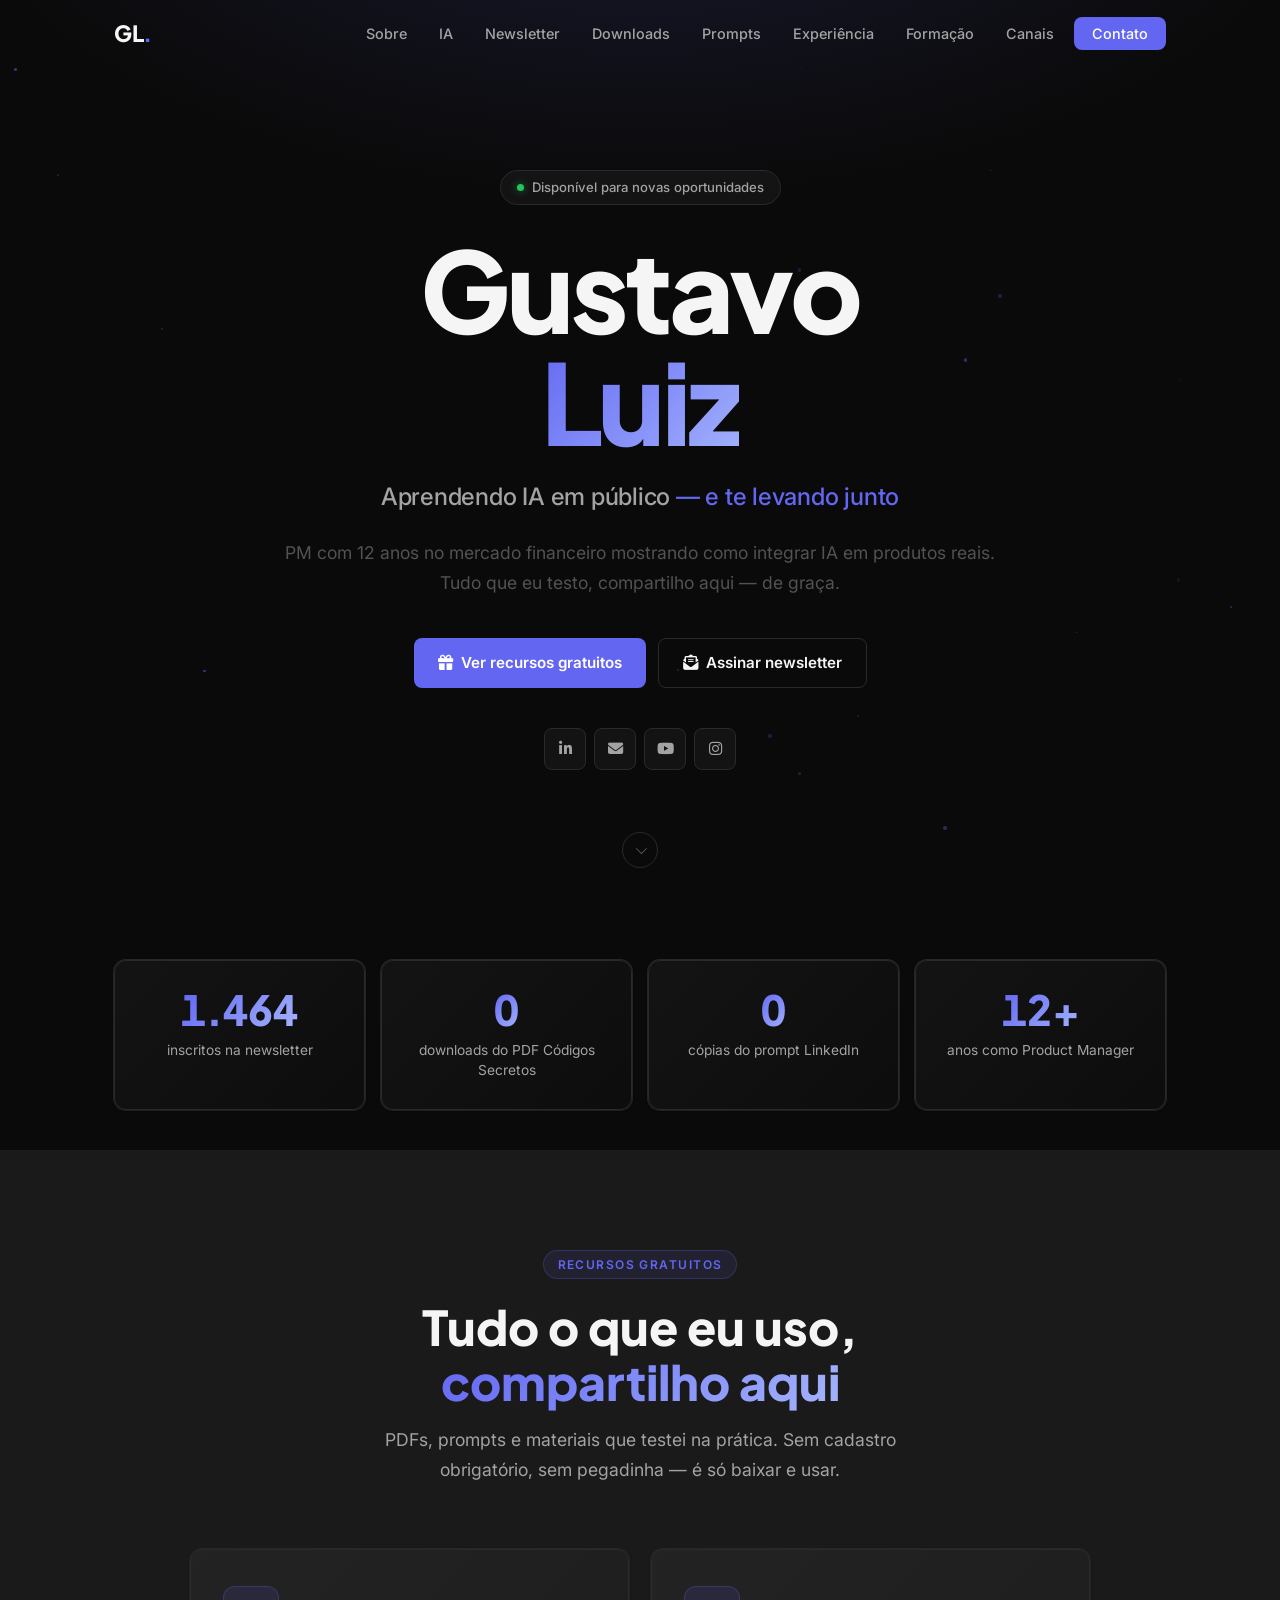
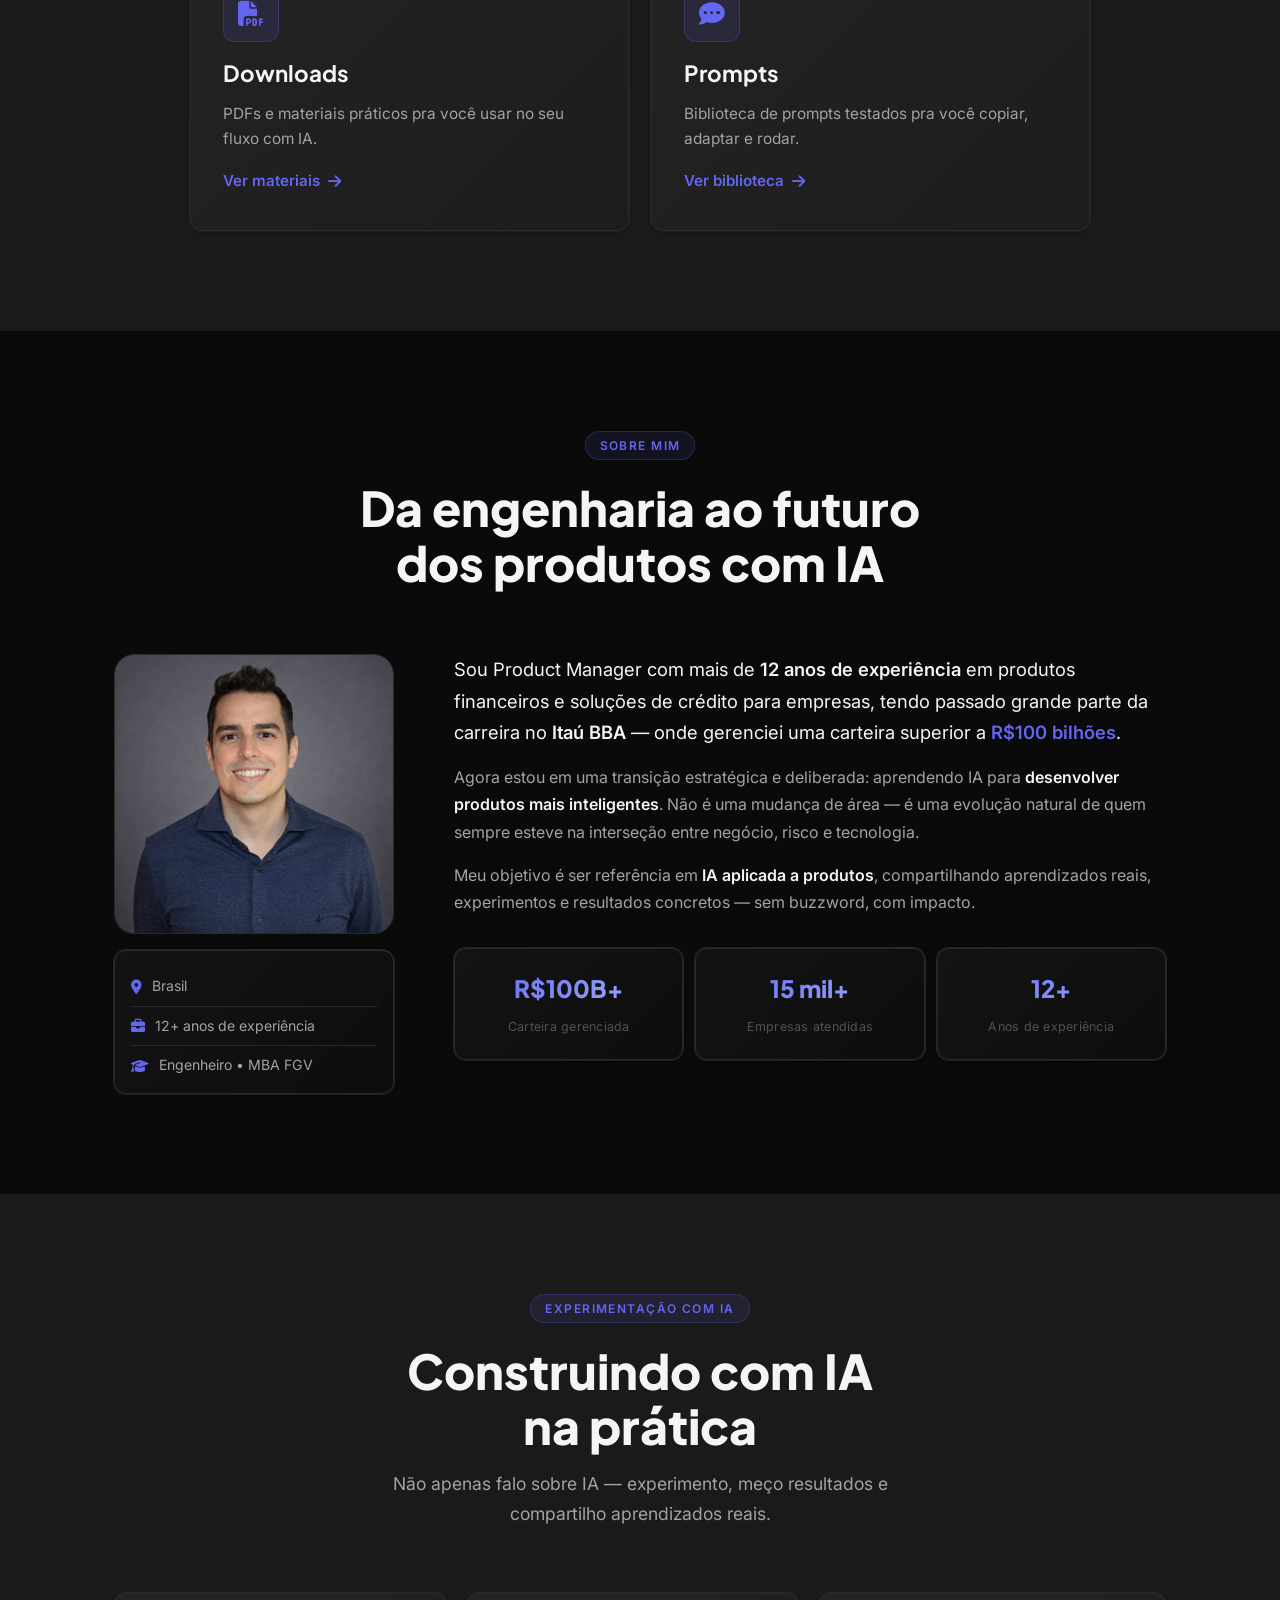
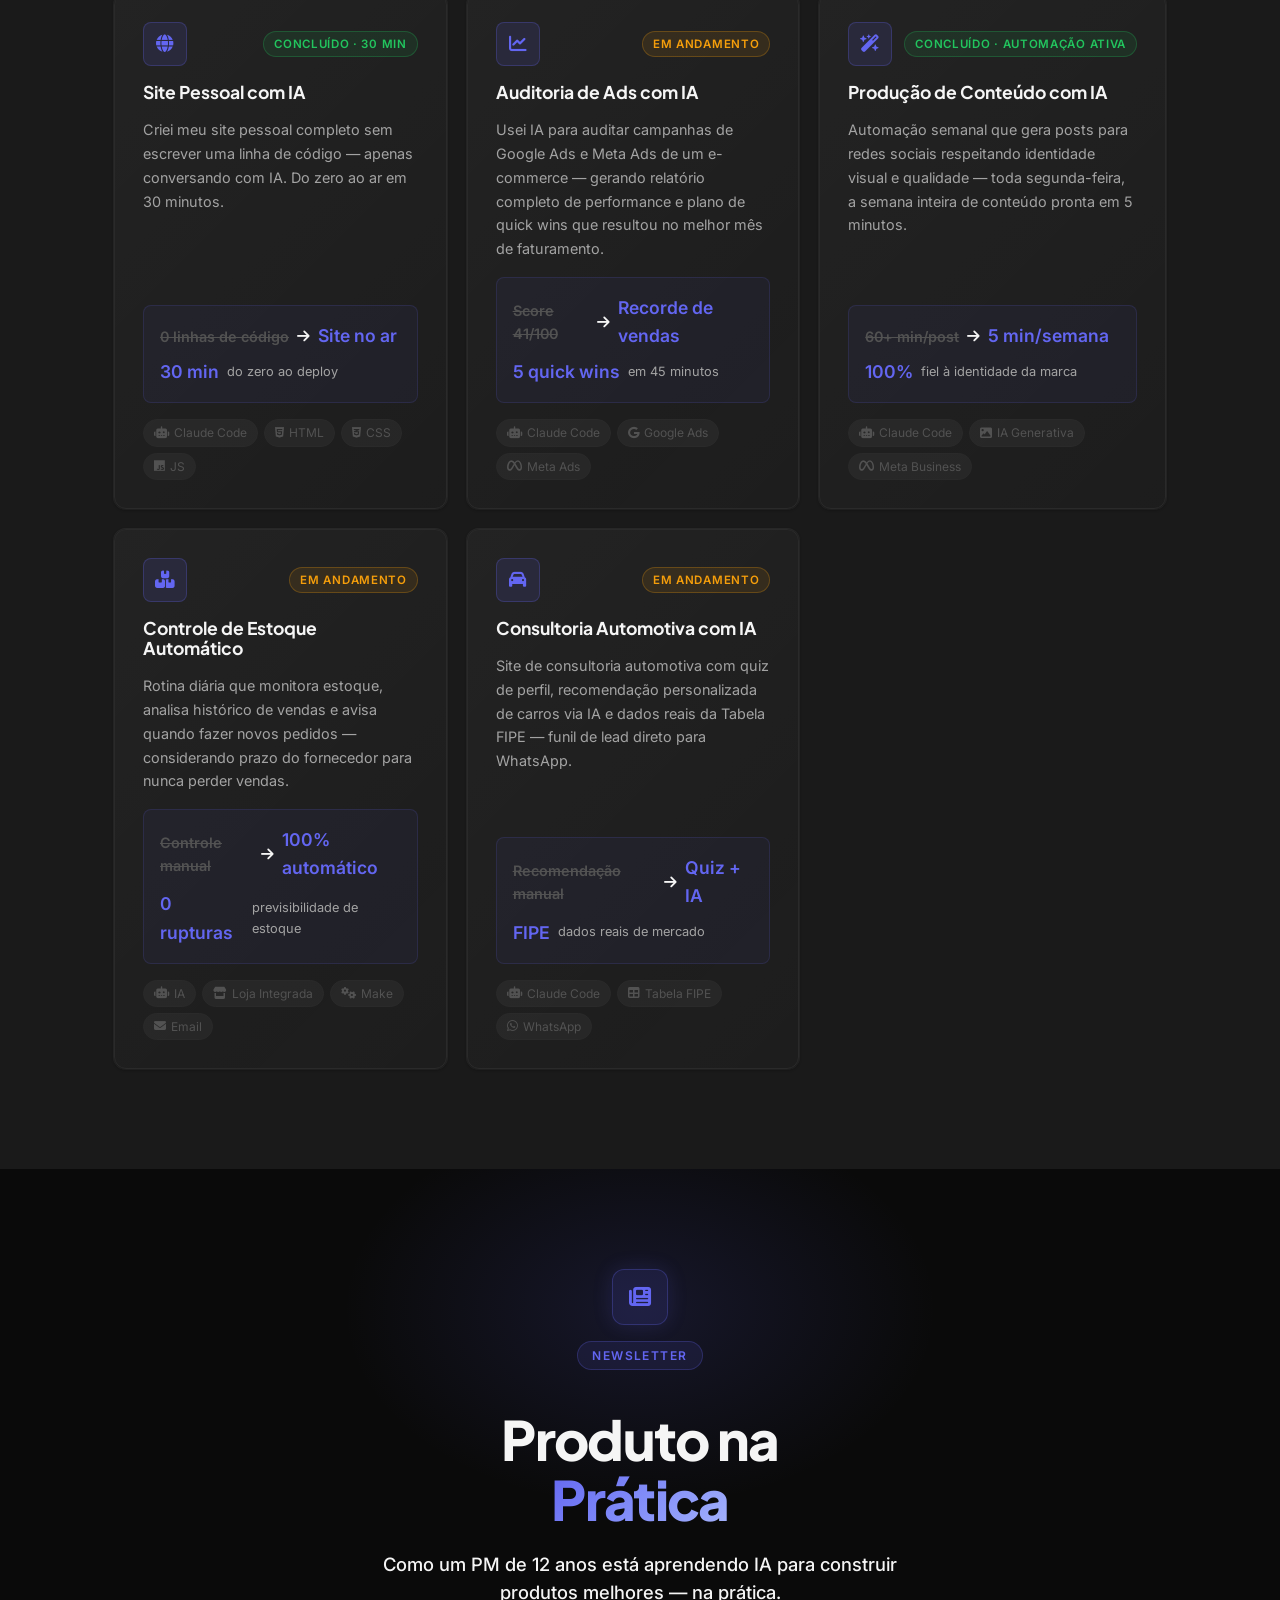
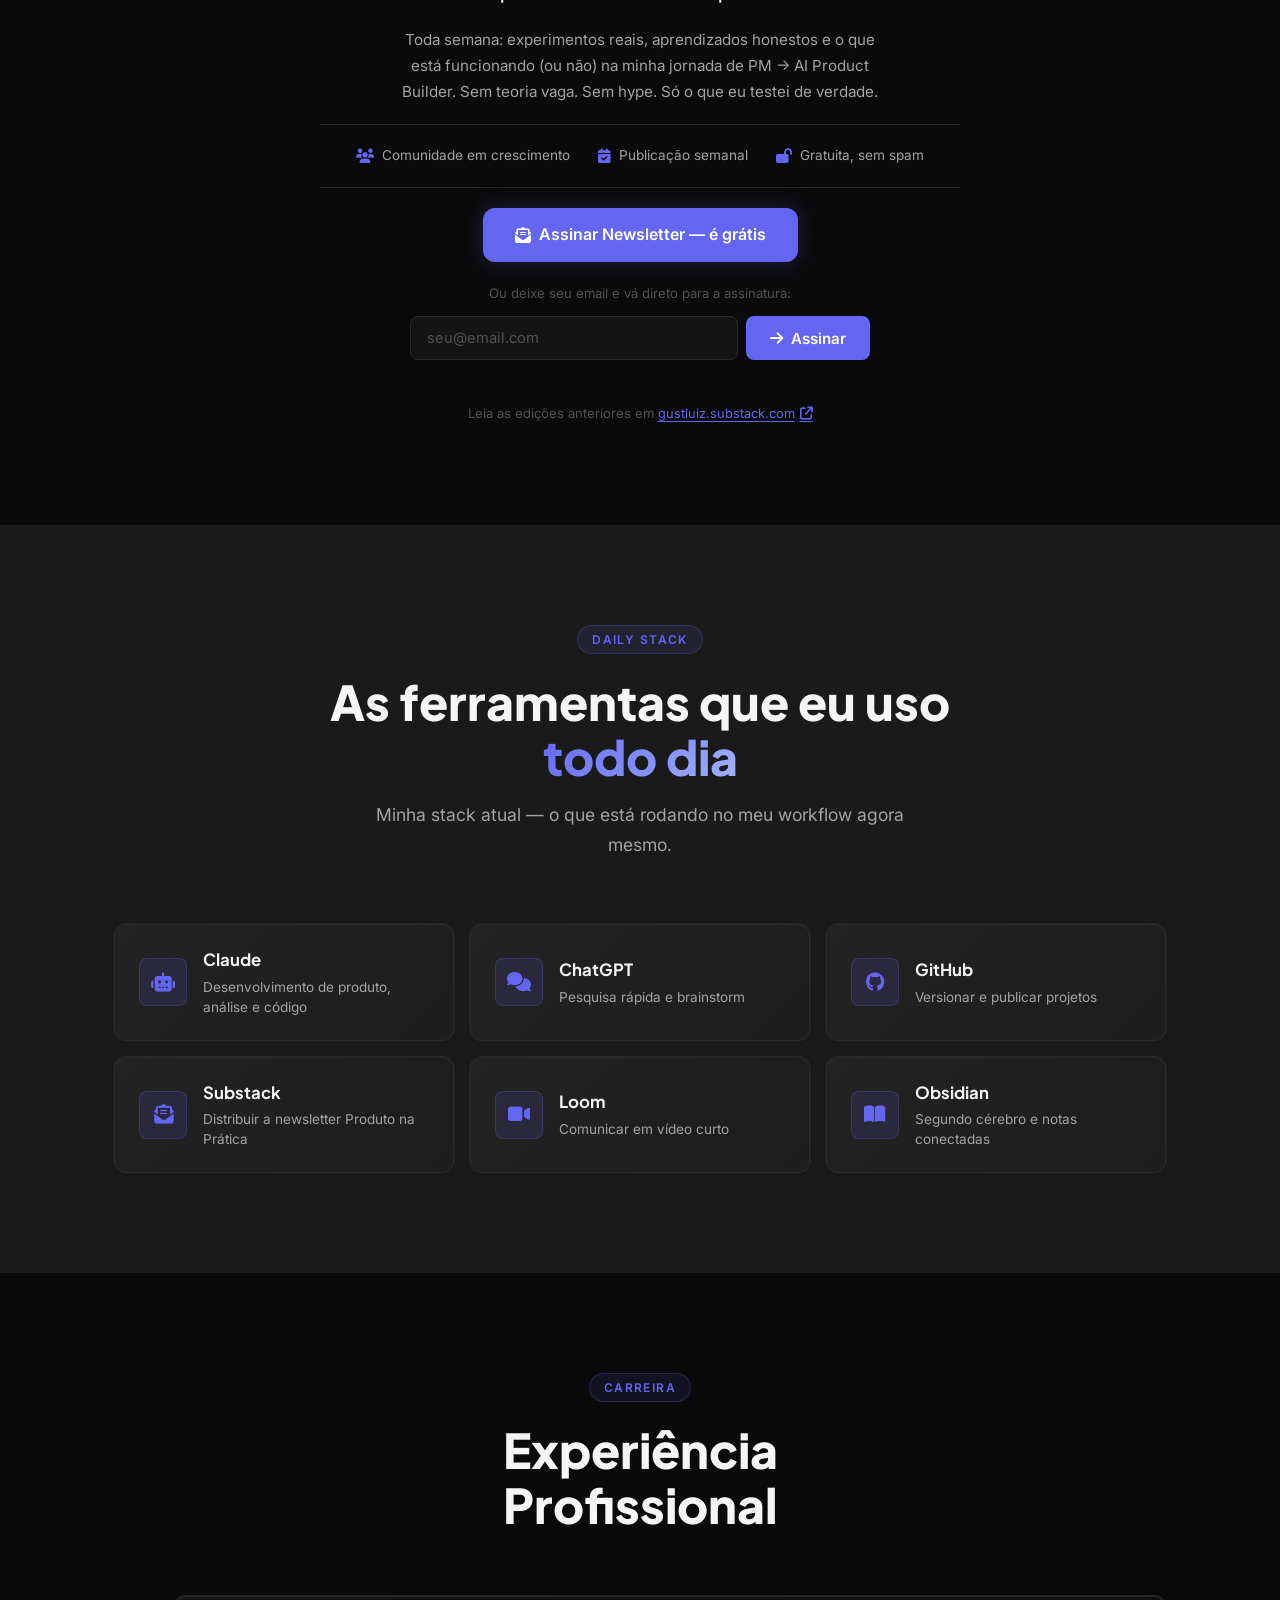
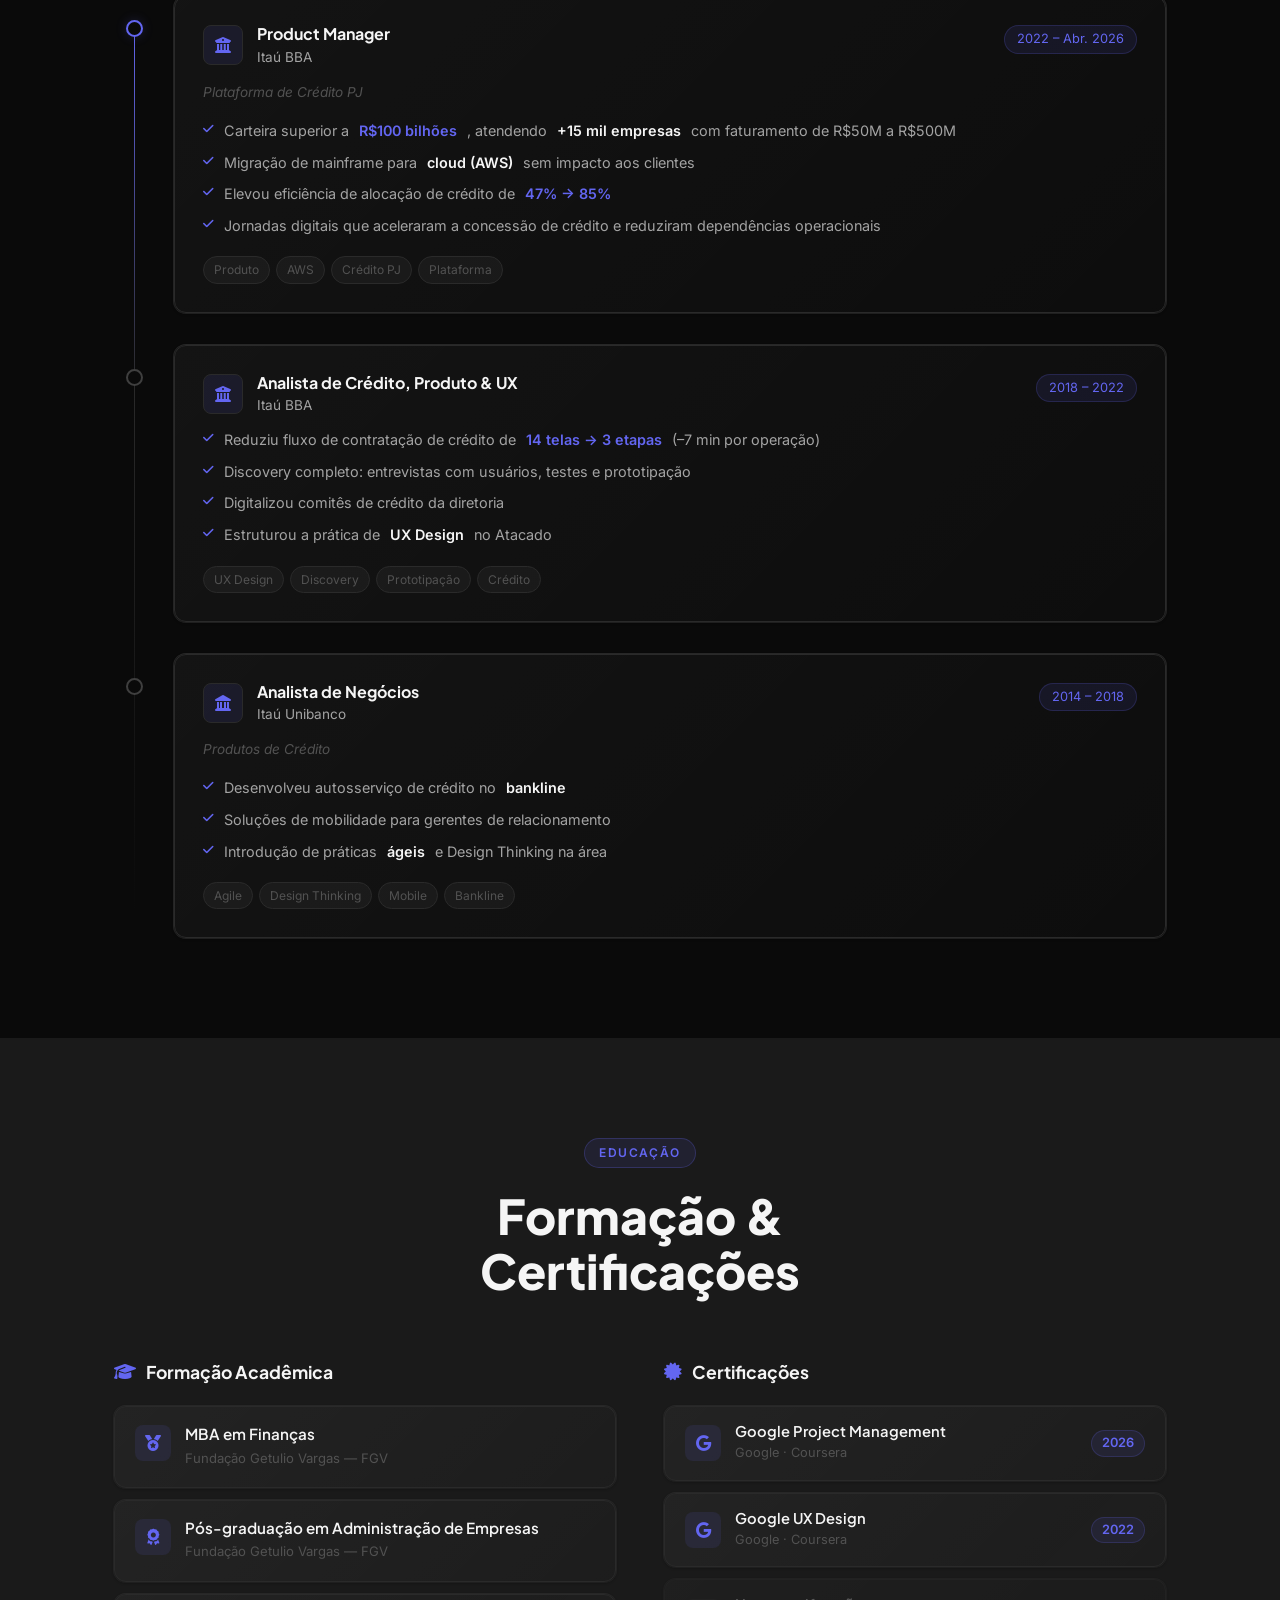
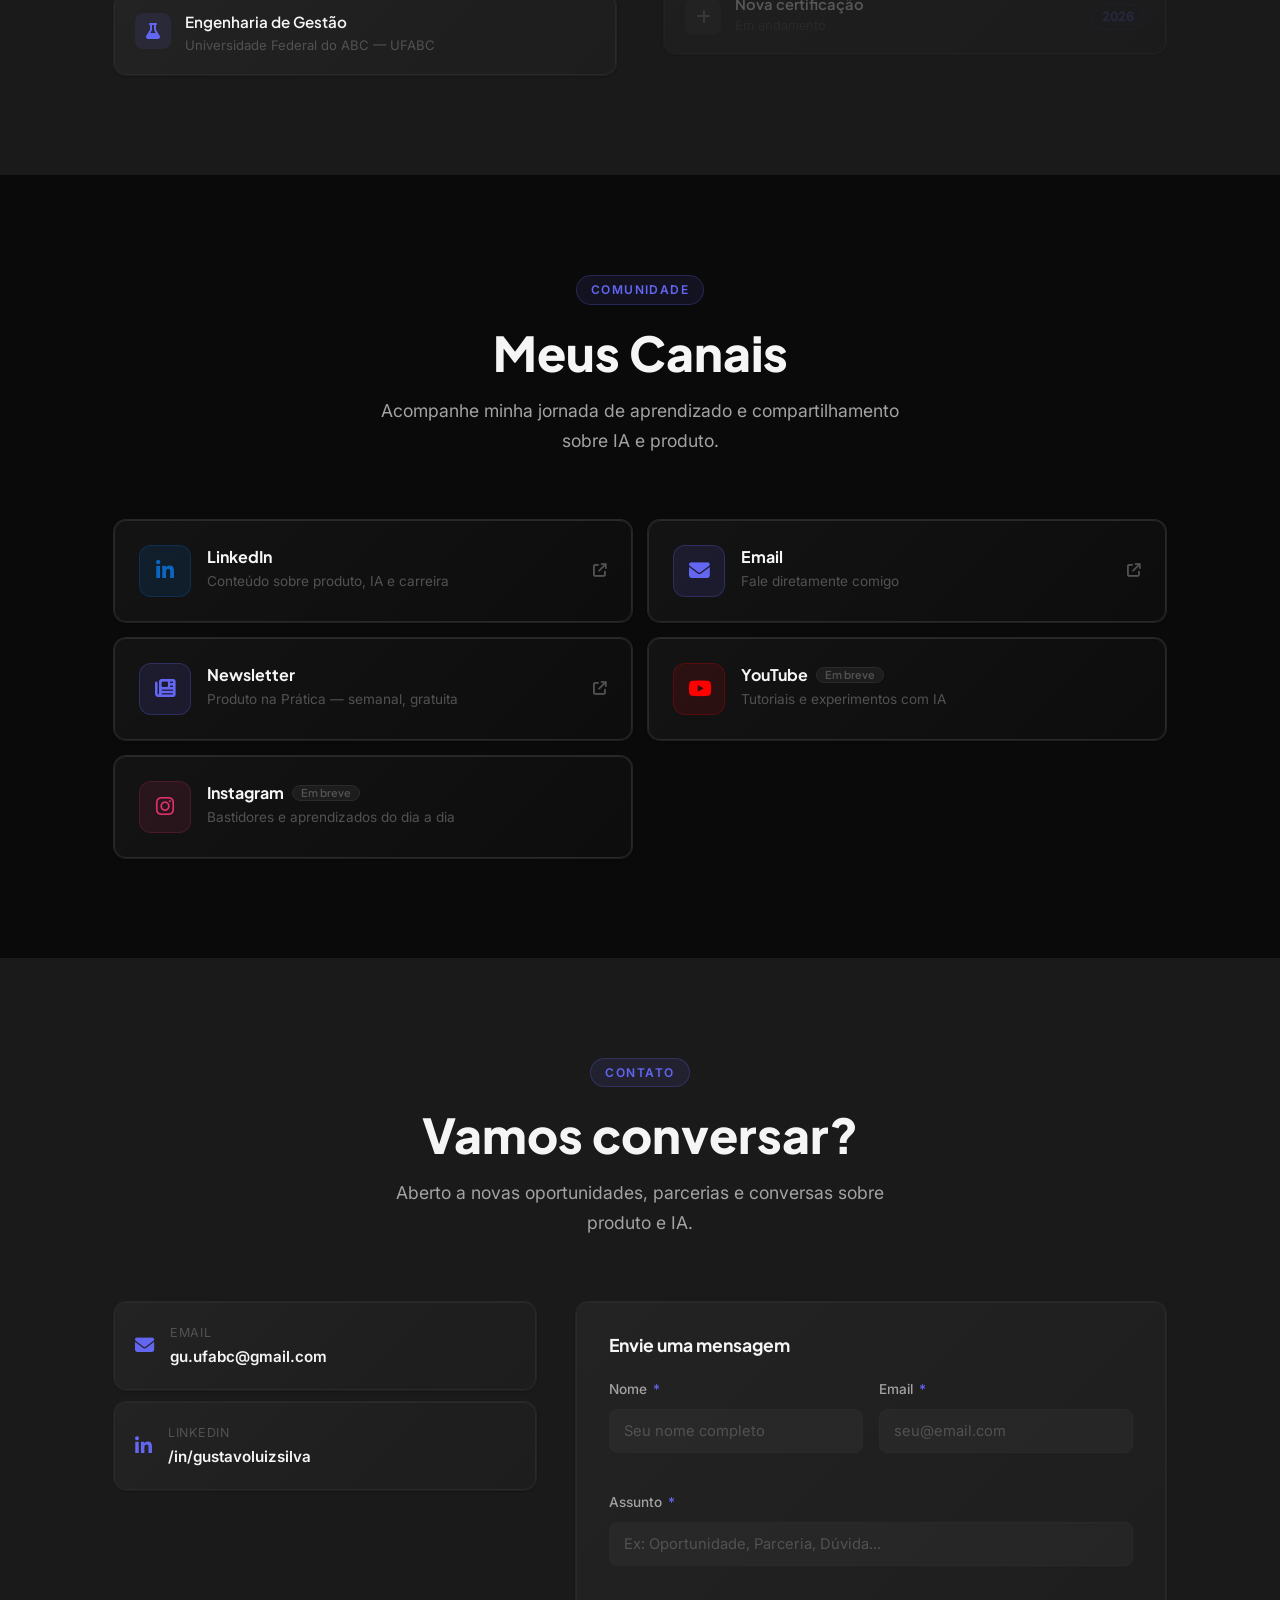
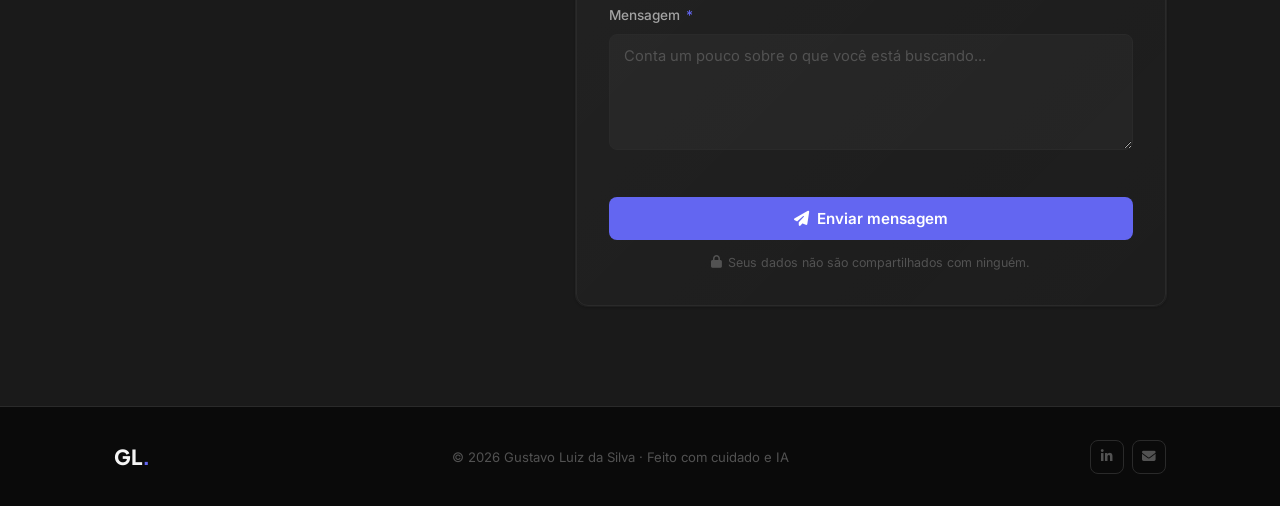
==== commit de6eecb4: "landing reestruturada inspirada em mavgpt.ai Mudancas no index.html (Fase 1 + 2 do plano):  Hero - C" ====
--- a/index.html
+++ b/index.html
@@ -89,23 +89,23 @@
       </h1>
 
       <p class="hero-headline fade-in">
-        Product Manager <span class="accent">→</span> AI Product Builder
+        Aprendendo IA em público <span class="accent">— e te levando junto</span>
       </p>
 
       <p class="hero-sub fade-in">
-        Transformando 12+ anos de experiência em produtos financeiros<br class="break-desktop" />
-        em soluções inteligentes com IA.
+        PM com 12 anos no mercado financeiro mostrando como integrar IA em produtos reais.<br class="break-desktop" />
+        Tudo que eu testo, compartilho aqui — de graça.
       </p>
 
       <!-- CTAs -->
       <div class="hero-ctas fade-in">
-        <a href="#ia" class="btn btn-primary">
-          <i class="fa-solid fa-rocket" aria-hidden="true"></i>
-          Ver Projetos
-        </a>
-        <a href="#contato" class="btn btn-secondary">
-          <i class="fa-solid fa-envelope" aria-hidden="true"></i>
-          Entre em Contato
+        <a href="#recursos" class="btn btn-primary">
+          <i class="fa-solid fa-gift" aria-hidden="true"></i>
+          Ver recursos gratuitos
+        </a>
+        <a href="https://gustluiz.substack.com/" target="_blank" rel="noopener noreferrer" class="btn btn-secondary">
+          <i class="fa-solid fa-envelope-open-text" aria-hidden="true"></i>
+          Assinar newsletter
         </a>
       </div>
 
@@ -131,6 +131,77 @@
     <a href="#sobre" class="scroll-indicator" aria-label="Rolar para baixo">
       <div class="scroll-arrow"></div>
     </a>
+  </section>
+
+  <!-- ===================== MÉTRICAS / SOCIAL PROOF ===================== -->
+  <section class="section section-metricas" id="metricas" aria-label="Números do site">
+    <div class="container">
+      <div class="metricas-grid reveal">
+        <div class="metrica-card-big glass-card">
+          <span class="metrica-valor-big accent-gradient">1.464</span>
+          <span class="metrica-label-big">inscritos na newsletter</span>
+        </div>
+        <div class="metrica-card-big glass-card">
+          <span class="metrica-valor-big accent-gradient counter-value" data-counter-id="download-codigos-secretos-claude">0</span>
+          <span class="metrica-label-big">downloads do PDF Códigos Secretos</span>
+        </div>
+        <div class="metrica-card-big glass-card">
+          <span class="metrica-valor-big accent-gradient counter-value" data-counter-id="prompt-linkedin-diagnostico">0</span>
+          <span class="metrica-label-big">cópias do prompt LinkedIn</span>
+        </div>
+        <div class="metrica-card-big glass-card">
+          <span class="metrica-valor-big accent-gradient">12+</span>
+          <span class="metrica-label-big">anos como Product Manager</span>
+        </div>
+      </div>
+    </div>
+  </section>
+
+  <!-- ===================== RECURSOS GRATUITOS ===================== -->
+  <section class="section section-alt" id="recursos" aria-labelledby="recursos-titulo">
+    <div class="container">
+      <div class="section-header reveal">
+        <span class="section-tag">Recursos gratuitos</span>
+        <h2 id="recursos-titulo" class="section-title">
+          Tudo o que eu uso,<br />
+          <span class="accent-gradient">compartilho aqui</span>
+        </h2>
+        <p class="section-desc">
+          PDFs, prompts e materiais que testei na prática.
+          Sem cadastro obrigatório, sem pegadinha — é só baixar e usar.
+        </p>
+      </div>
+
+      <div class="recursos-grid reveal">
+        <a href="downloads.html" class="recurso-card glass-card">
+          <div class="recurso-card-icon">
+            <i class="fa-solid fa-file-pdf" aria-hidden="true"></i>
+          </div>
+          <h3 class="recurso-card-titulo">Downloads</h3>
+          <p class="recurso-card-desc">
+            PDFs e materiais práticos pra você usar no seu fluxo com IA.
+          </p>
+          <span class="recurso-card-cta">
+            Ver materiais
+            <i class="fa-solid fa-arrow-right" aria-hidden="true"></i>
+          </span>
+        </a>
+
+        <a href="prompts.html" class="recurso-card glass-card">
+          <div class="recurso-card-icon">
+            <i class="fa-solid fa-comment-dots" aria-hidden="true"></i>
+          </div>
+          <h3 class="recurso-card-titulo">Prompts</h3>
+          <p class="recurso-card-desc">
+            Biblioteca de prompts testados pra você copiar, adaptar e rodar.
+          </p>
+          <span class="recurso-card-cta">
+            Ver biblioteca
+            <i class="fa-solid fa-arrow-right" aria-hidden="true"></i>
+          </span>
+        </a>
+      </div>
+    </div>
   </section>
 
   <!-- ===================== SOBRE MIM ===================== -->
@@ -493,6 +564,72 @@
           </a>
         </p>
 
+      </div>
+    </div>
+  </section>
+
+  <!-- ===================== DAILY STACK ===================== -->
+  <section class="section section-alt" id="stack" aria-labelledby="stack-titulo">
+    <div class="container">
+      <div class="section-header reveal">
+        <span class="section-tag">Daily Stack</span>
+        <h2 id="stack-titulo" class="section-title">
+          As ferramentas que eu uso<br />
+          <span class="accent-gradient">todo dia</span>
+        </h2>
+        <p class="section-desc">
+          Minha stack atual — o que está rodando no meu workflow agora mesmo.
+        </p>
+      </div>
+
+      <div class="stack-grid reveal">
+        <div class="stack-item glass-card">
+          <div class="stack-icon"><i class="fa-solid fa-robot" aria-hidden="true"></i></div>
+          <div class="stack-info">
+            <span class="stack-name">Claude</span>
+            <span class="stack-use">Desenvolvimento de produto, análise e código</span>
+          </div>
+        </div>
+
+        <div class="stack-item glass-card">
+          <div class="stack-icon"><i class="fa-solid fa-comments" aria-hidden="true"></i></div>
+          <div class="stack-info">
+            <span class="stack-name">ChatGPT</span>
+            <span class="stack-use">Pesquisa rápida e brainstorm</span>
+          </div>
+        </div>
+
+        <div class="stack-item glass-card">
+          <div class="stack-icon"><i class="fa-brands fa-github" aria-hidden="true"></i></div>
+          <div class="stack-info">
+            <span class="stack-name">GitHub</span>
+            <span class="stack-use">Versionar e publicar projetos</span>
+          </div>
+        </div>
+
+        <div class="stack-item glass-card">
+          <div class="stack-icon"><i class="fa-solid fa-envelope-open-text" aria-hidden="true"></i></div>
+          <div class="stack-info">
+            <span class="stack-name">Substack</span>
+            <span class="stack-use">Distribuir a newsletter Produto na Prática</span>
+          </div>
+        </div>
+
+        <div class="stack-item glass-card">
+          <div class="stack-icon"><i class="fa-solid fa-video" aria-hidden="true"></i></div>
+          <div class="stack-info">
+            <span class="stack-name">Loom</span>
+            <span class="stack-use">Comunicar em vídeo curto</span>
+          </div>
+        </div>
+
+        <div class="stack-item glass-card">
+          <div class="stack-icon"><i class="fa-solid fa-book-open" aria-hidden="true"></i></div>
+          <div class="stack-info">
+            <span class="stack-name">Obsidian</span>
+            <span class="stack-use">Segundo cérebro e notas conectadas</span>
+          </div>
+        </div>
       </div>
     </div>
   </section>
@@ -964,5 +1101,6 @@
 
   <!-- Script principal -->
   <script src="script.js"></script>
+  <script src="counter-client.js"></script>
 </body>
 </html>
--- a/style.css
+++ b/style.css
@@ -1869,6 +1869,218 @@
   border-radius: 4px;
 }
 
+/* ============================================================
+   SEÇÃO MÉTRICAS — social proof logo após o hero
+   ============================================================ */
+.section-metricas {
+  padding: 60px 0 40px;
+}
+
+.metricas-grid {
+  display: grid;
+  grid-template-columns: repeat(4, 1fr);
+  gap: 16px;
+}
+
+.metrica-card-big {
+  padding: 28px 22px;
+  text-align: center;
+  display: flex;
+  flex-direction: column;
+  gap: 10px;
+  align-items: center;
+}
+
+.metrica-valor-big {
+  font-family: var(--font-heading);
+  font-size: clamp(2rem, 3.6vw, 2.6rem);
+  font-weight: 800;
+  line-height: 1;
+  display: inline-block;
+  font-variant-numeric: tabular-nums;
+}
+
+.metrica-label-big {
+  font-size: 0.86rem;
+  color: var(--text-secondary);
+  line-height: 1.45;
+  max-width: 240px;
+}
+
+/* ============================================================
+   SEÇÃO RECURSOS GRATUITOS — Downloads + Prompts em destaque
+   ============================================================ */
+.recursos-grid {
+  display: grid;
+  grid-template-columns: repeat(2, 1fr);
+  gap: 22px;
+  max-width: 900px;
+  margin: 0 auto;
+}
+
+.recurso-card {
+  padding: 36px 32px;
+  text-decoration: none;
+  color: inherit;
+  display: flex;
+  flex-direction: column;
+  gap: 14px;
+  transition: var(--transition);
+}
+
+.recurso-card:hover {
+  transform: translateY(-4px);
+  box-shadow: var(--shadow-hover);
+}
+
+.recurso-card-icon {
+  width: 56px;
+  height: 56px;
+  border-radius: var(--radius-md);
+  background: rgba(99, 102, 241, 0.12);
+  border: 1px solid rgba(99, 102, 241, 0.25);
+  display: flex;
+  align-items: center;
+  justify-content: center;
+  margin-bottom: 4px;
+}
+
+.recurso-card-icon i {
+  font-size: 1.6rem;
+  color: var(--accent);
+}
+
+.recurso-card-titulo {
+  font-family: var(--font-heading);
+  font-size: 1.4rem;
+  font-weight: 700;
+  line-height: 1.2;
+}
+
+.recurso-card-desc {
+  font-size: 0.96rem;
+  line-height: 1.65;
+  color: var(--text-secondary);
+  flex: 1;
+}
+
+.recurso-card-cta {
+  display: inline-flex;
+  align-items: center;
+  gap: 8px;
+  font-size: 0.95rem;
+  font-weight: 600;
+  color: var(--accent);
+  margin-top: 4px;
+  transition: gap 0.2s ease;
+}
+
+.recurso-card:hover .recurso-card-cta {
+  gap: 12px;
+}
+
+/* ============================================================
+   SEÇÃO DAILY STACK — grid de ferramentas que uso
+   ============================================================ */
+.stack-grid {
+  display: grid;
+  grid-template-columns: repeat(auto-fit, minmax(280px, 1fr));
+  gap: 16px;
+}
+
+.stack-item {
+  padding: 22px 24px;
+  display: flex;
+  align-items: center;
+  gap: 16px;
+  transition: var(--transition);
+}
+
+.stack-item:hover {
+  transform: translateY(-2px);
+  box-shadow: var(--shadow-hover);
+}
+
+.stack-icon {
+  width: 48px;
+  height: 48px;
+  flex-shrink: 0;
+  border-radius: var(--radius-sm);
+  background: rgba(99, 102, 241, 0.12);
+  border: 1px solid rgba(99, 102, 241, 0.25);
+  display: flex;
+  align-items: center;
+  justify-content: center;
+}
+
+.stack-icon i {
+  font-size: 1.2rem;
+  color: var(--accent);
+}
+
+.stack-info {
+  display: flex;
+  flex-direction: column;
+  gap: 4px;
+  min-width: 0;
+}
+
+.stack-name {
+  font-family: var(--font-heading);
+  font-size: 1.05rem;
+  font-weight: 700;
+  color: var(--text-primary);
+}
+
+.stack-use {
+  font-size: 0.85rem;
+  color: var(--text-secondary);
+  line-height: 1.45;
+}
+
+/* ============================================================
+   RESPONSIVO PRAS NOVAS SEÇÕES
+   ============================================================ */
+@media (max-width: 900px) {
+  .metricas-grid {
+    grid-template-columns: repeat(2, 1fr);
+  }
+
+  .recursos-grid {
+    grid-template-columns: 1fr;
+  }
+}
+
+@media (max-width: 600px) {
+  .section-metricas {
+    padding: 40px 0 24px;
+  }
+
+  .metricas-grid {
+    gap: 12px;
+  }
+
+  .metrica-card-big {
+    padding: 22px 14px;
+  }
+
+  .metrica-valor-big {
+    font-size: clamp(1.8rem, 7vw, 2.2rem);
+  }
+
+  .metrica-label-big {
+    font-size: 0.78rem;
+  }
+
+  .recurso-card {
+    padding: 28px 22px;
+  }
+
+  .stack-grid {
+    grid-template-columns: 1fr;
+  }
+}
+
 /* Redução de movimento para quem preferir */
 @media (prefers-reduced-motion: reduce) {
   *, *::before, *::after {
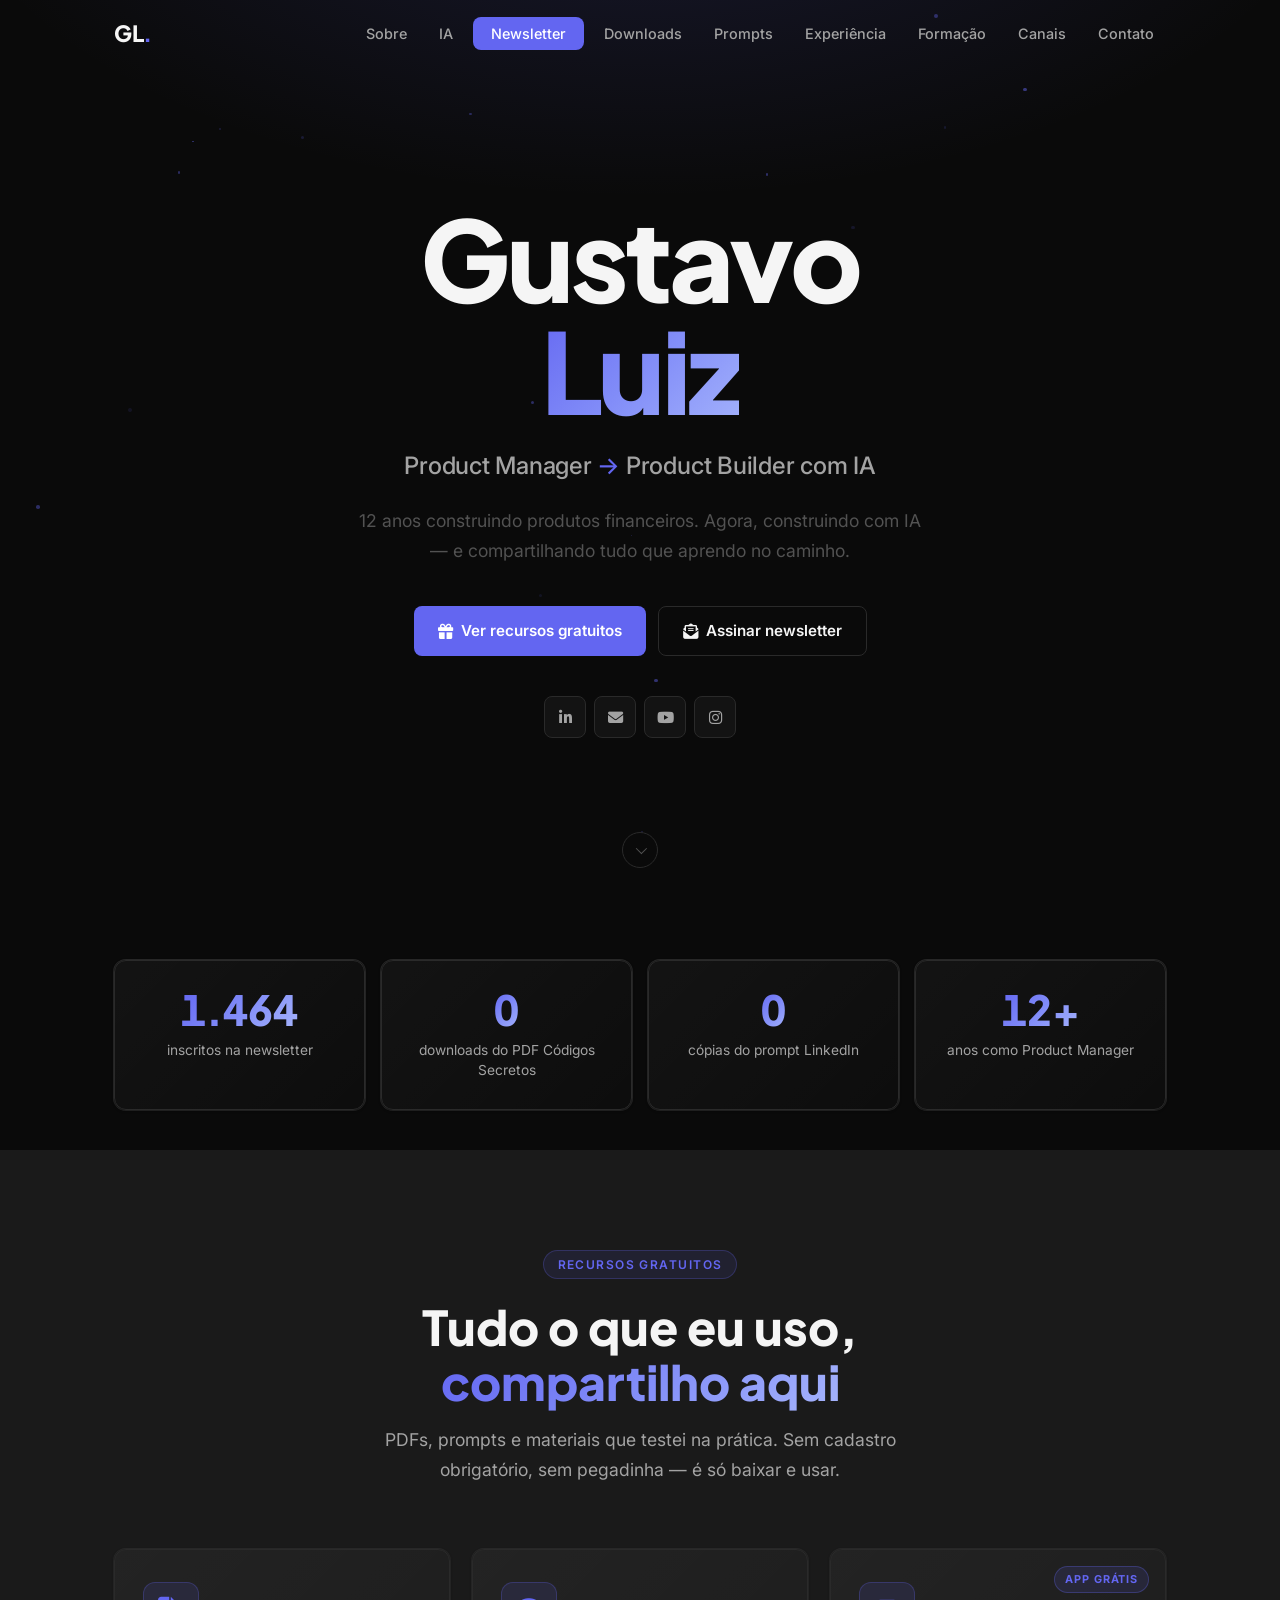
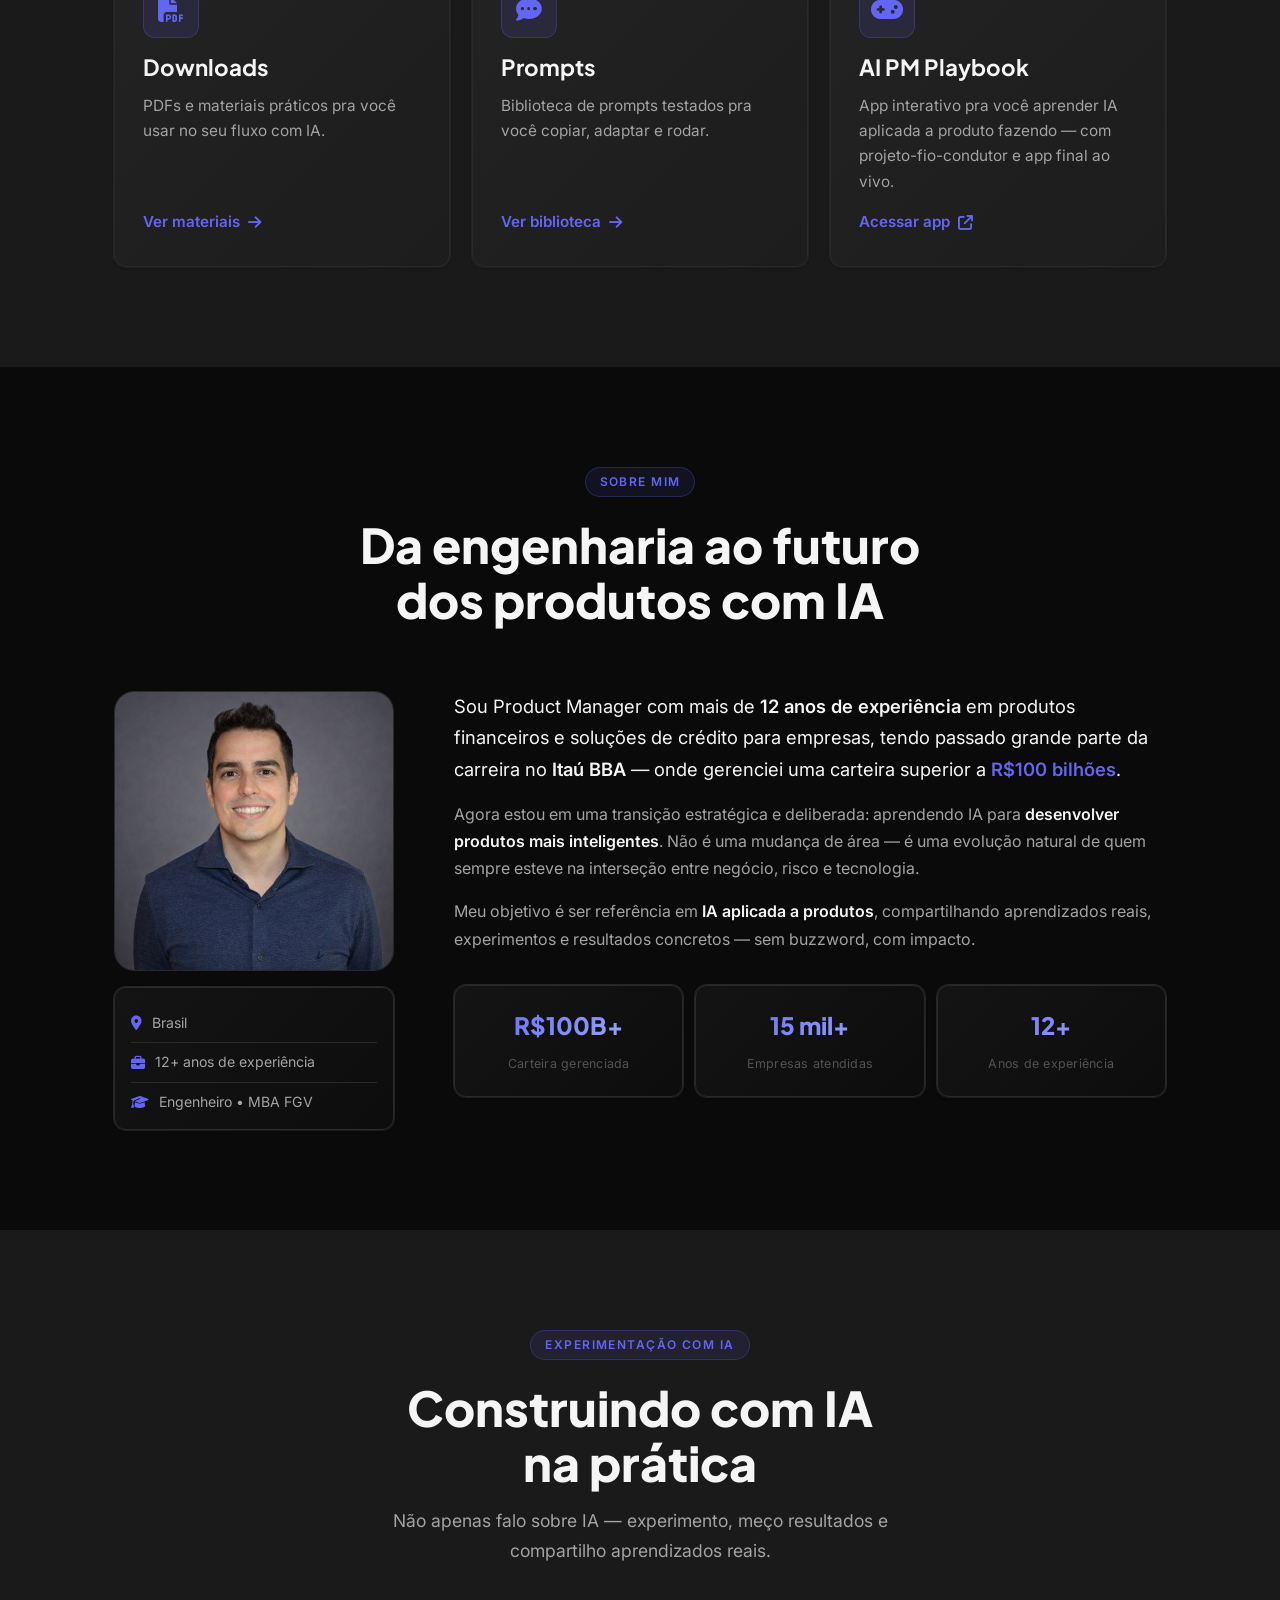
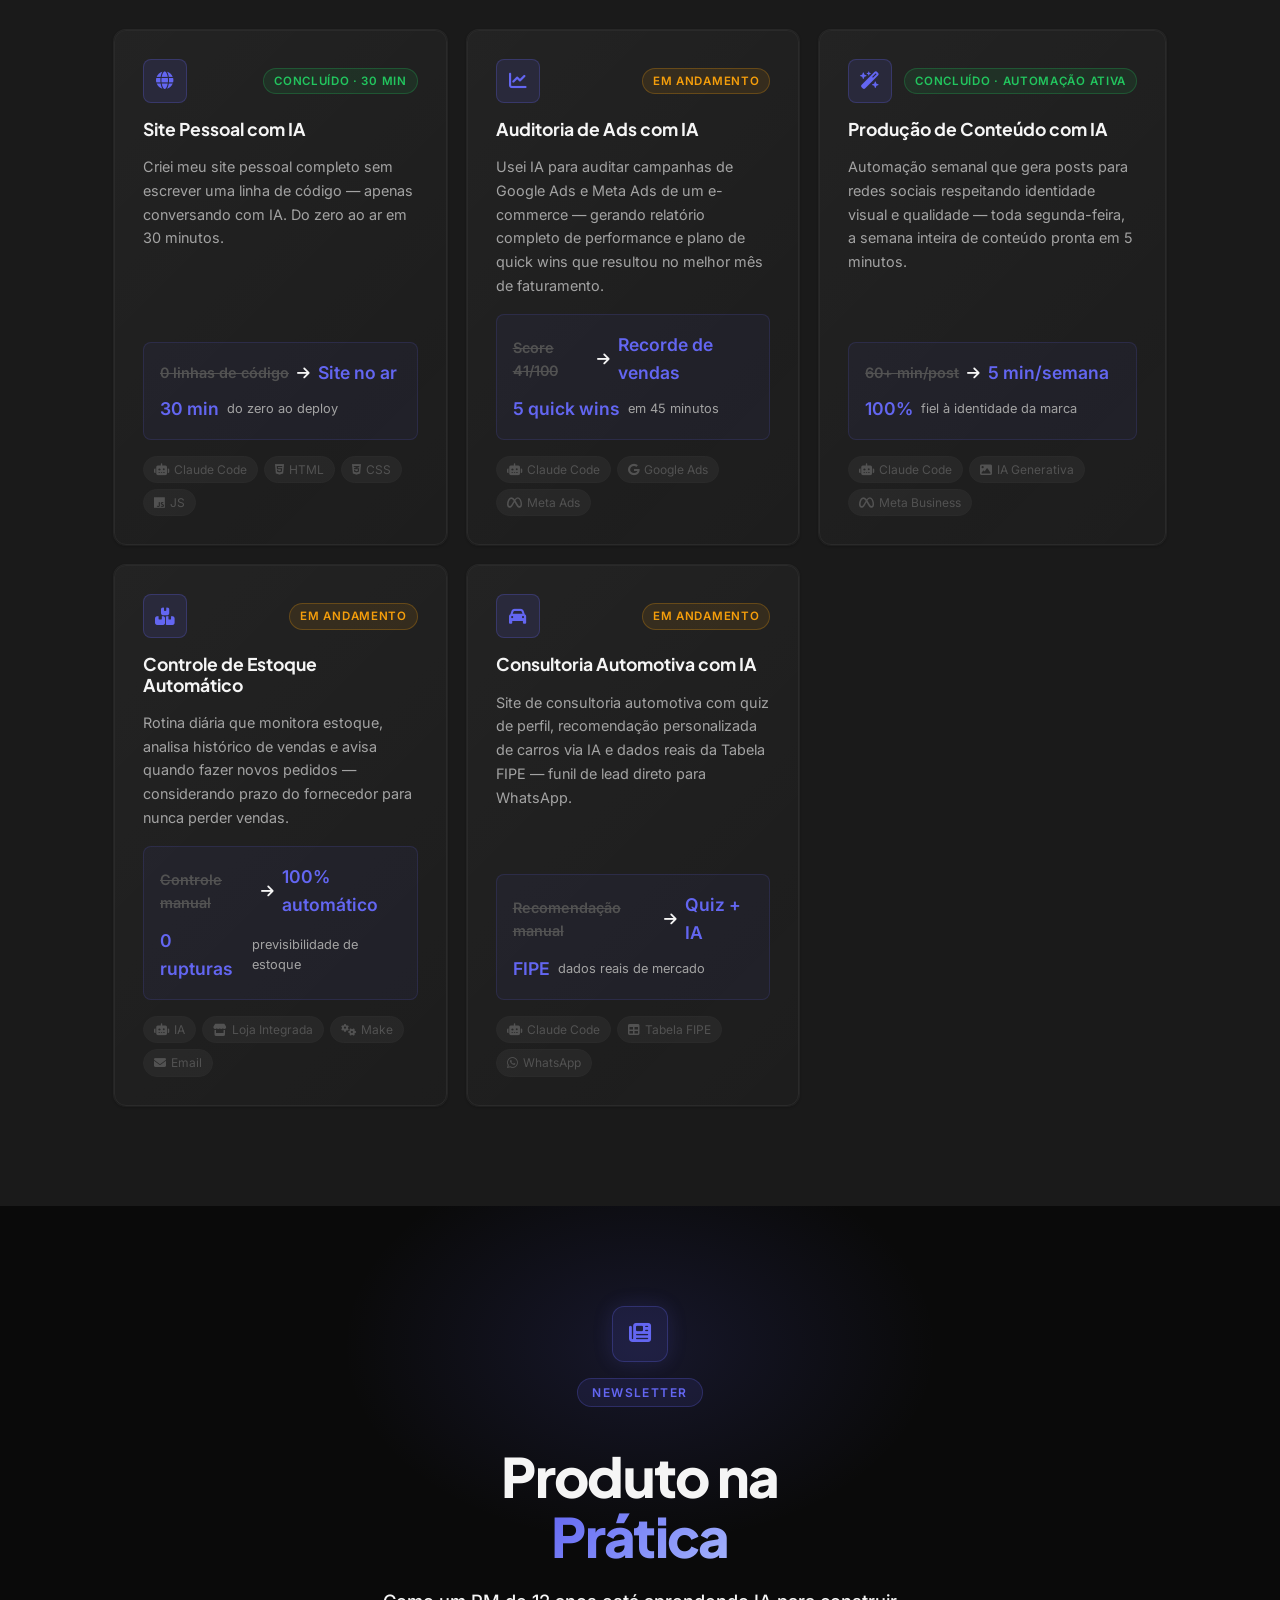
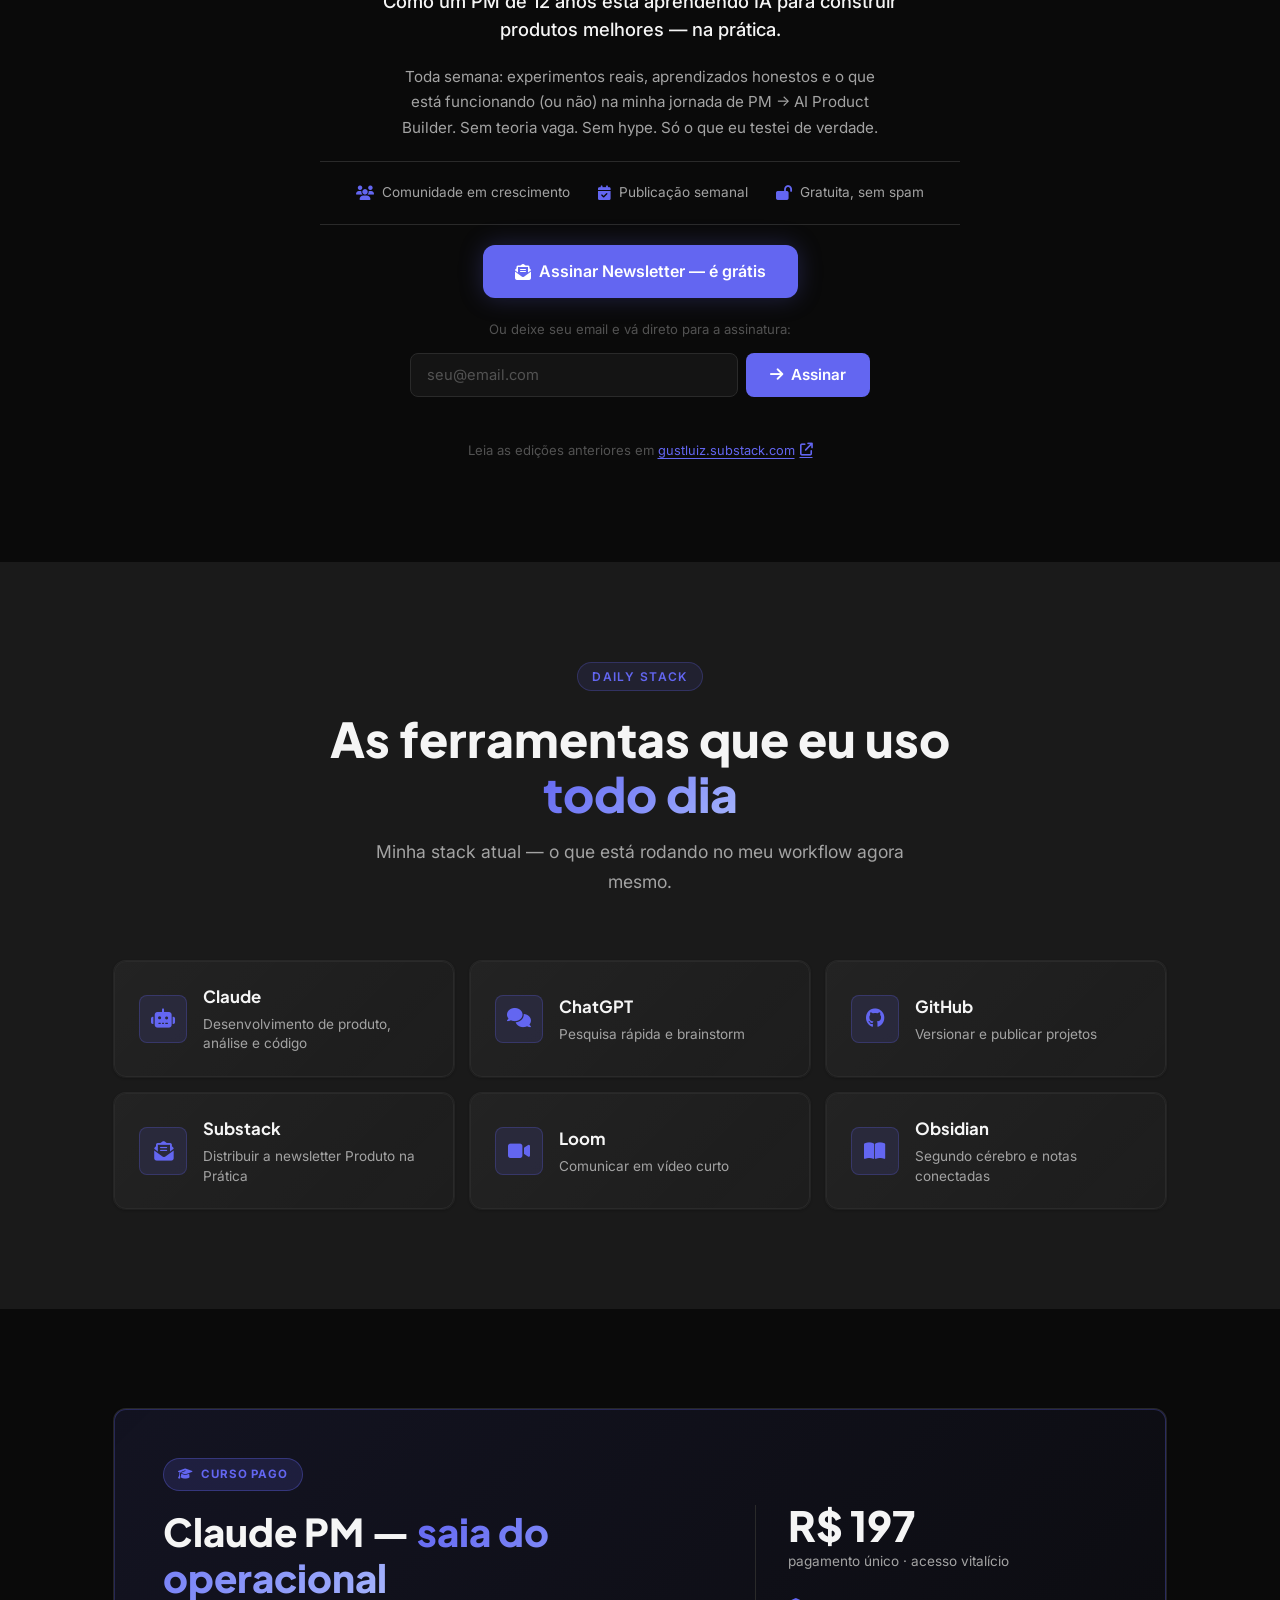
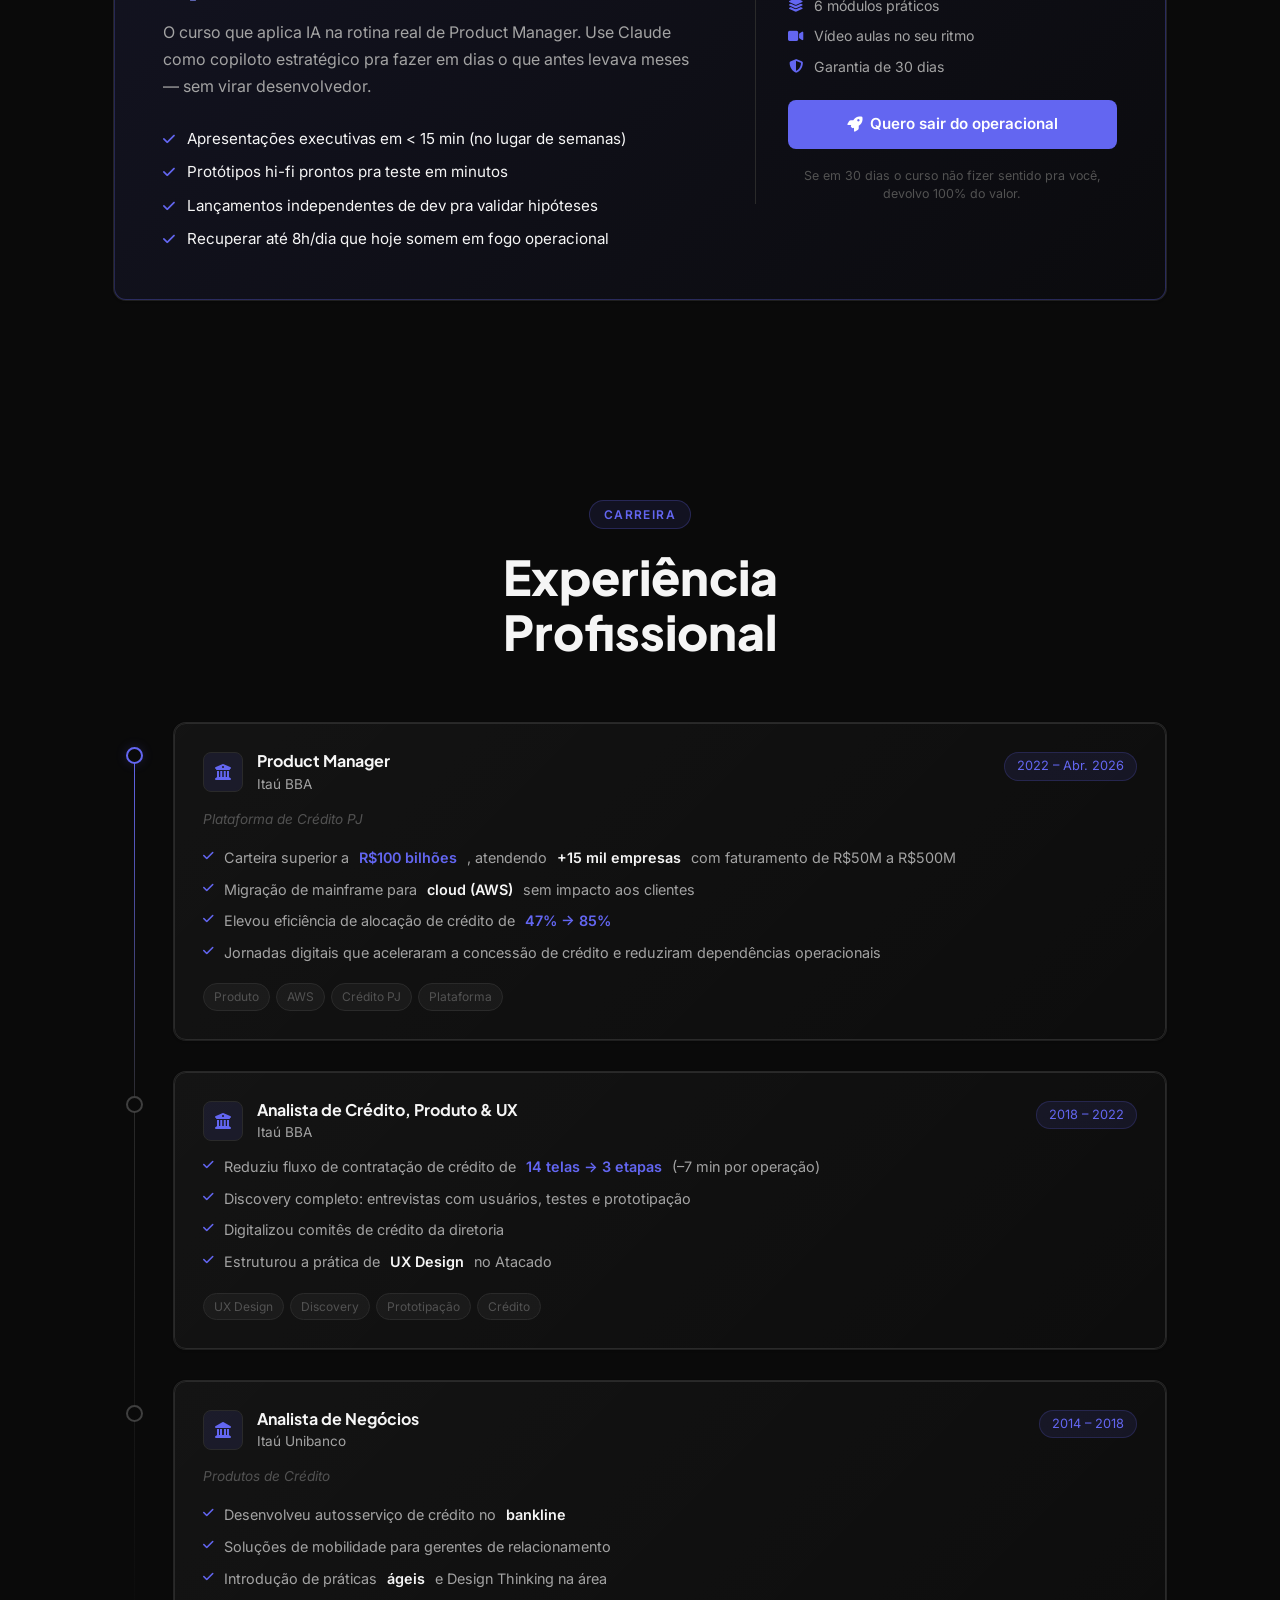
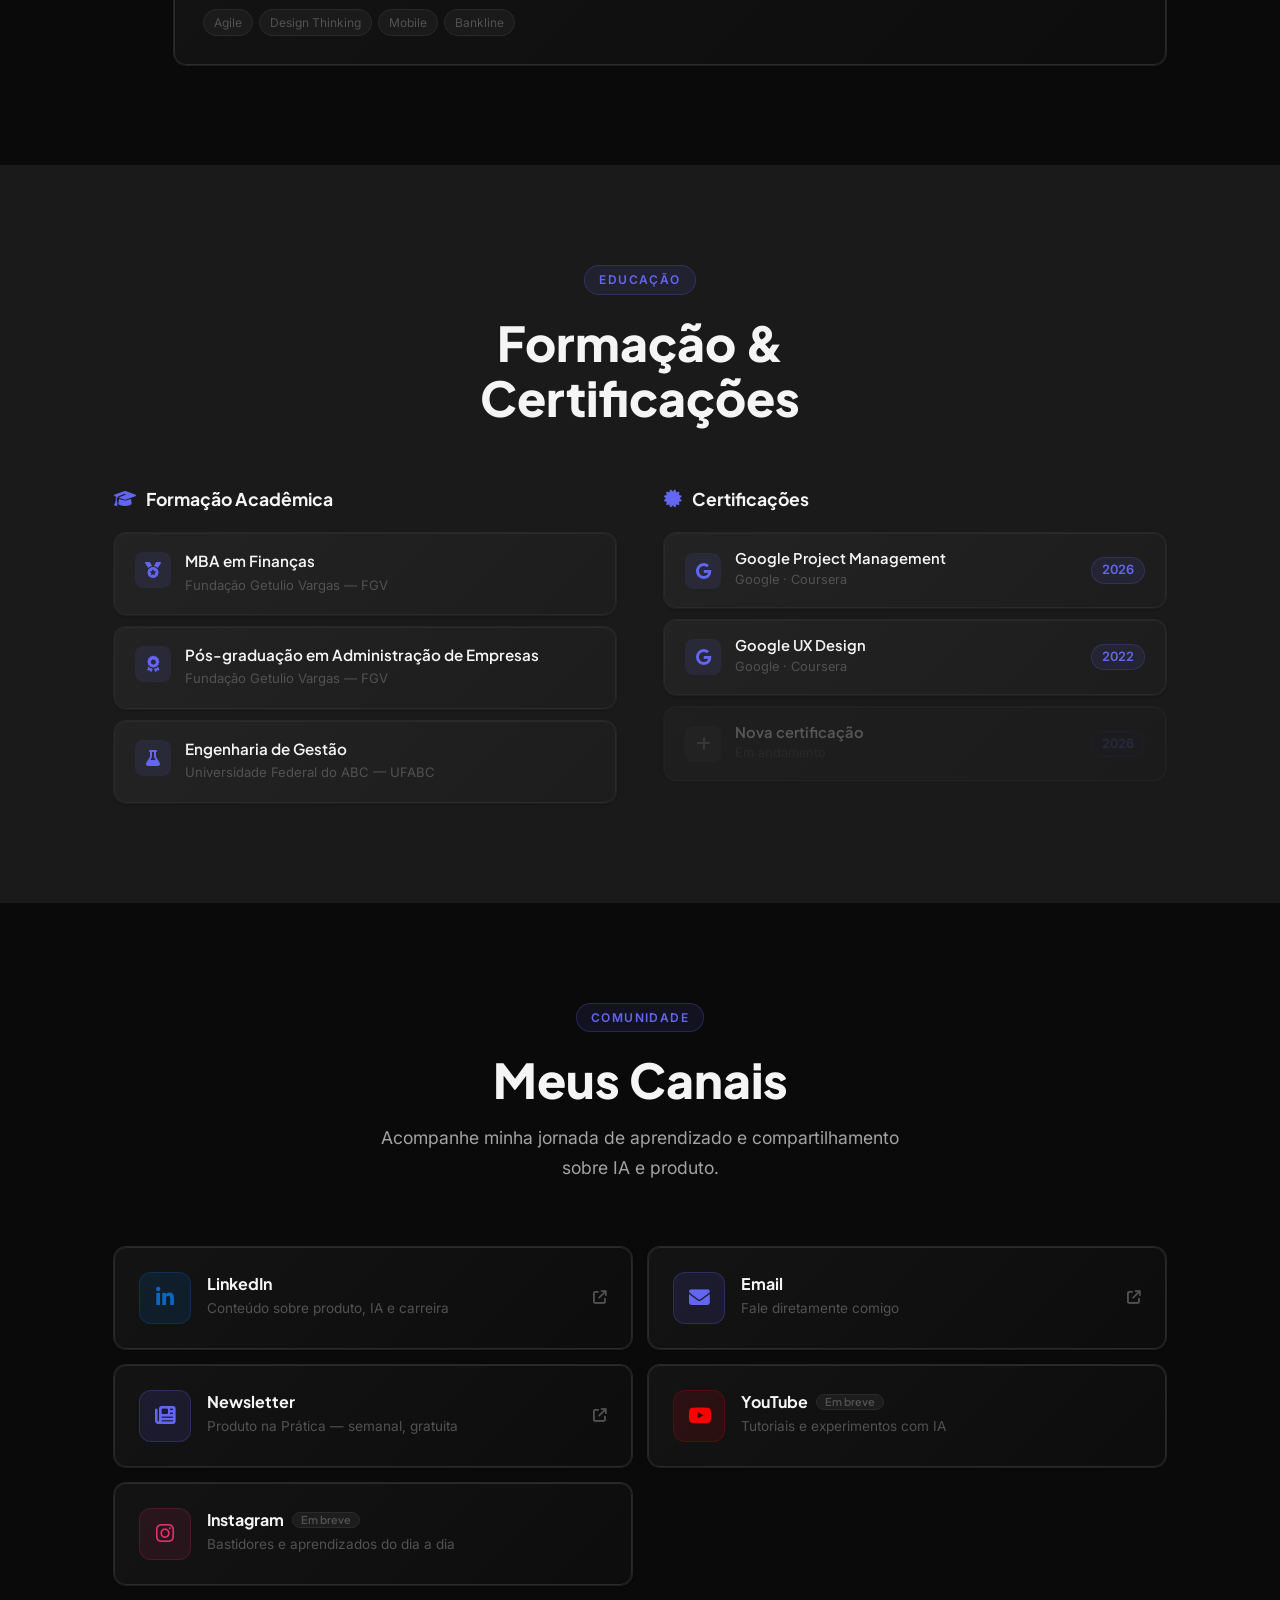
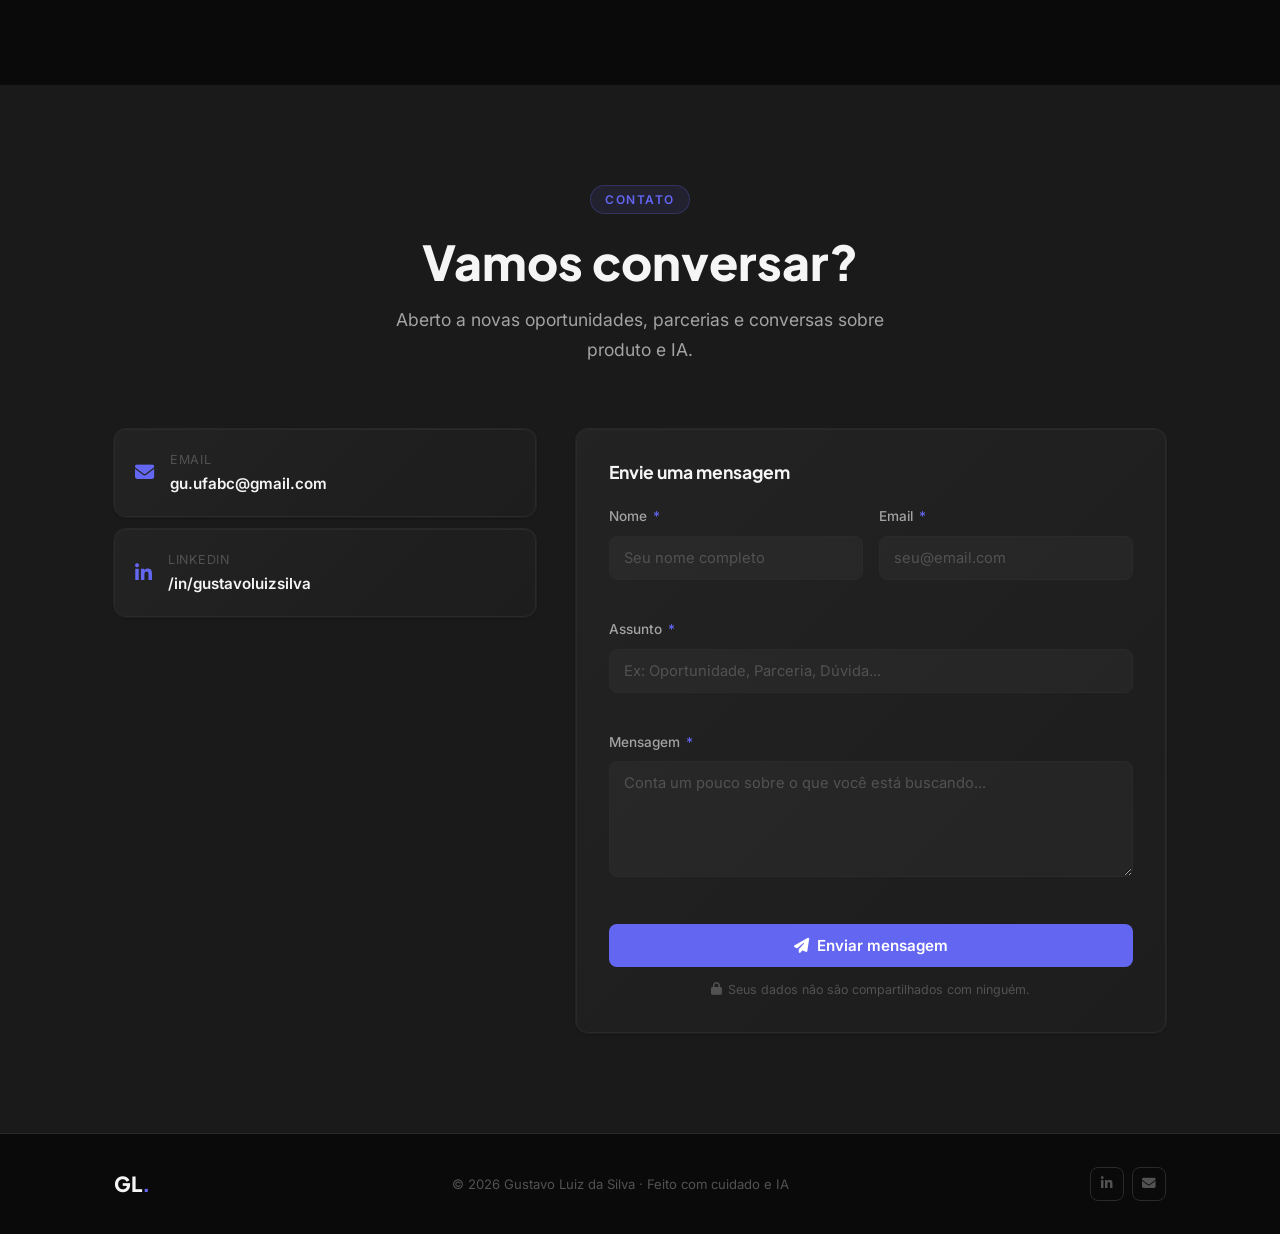
==== commit bf036654: "add Playbook + curso Claude PM, ajusta hero e menu Hero - Remove badge "Disponivel para novas oportu" ====
--- a/index.html
+++ b/index.html
@@ -53,13 +53,13 @@
       <ul class="nav-links" id="nav-links">
         <li><a href="#sobre">Sobre</a></li>
         <li><a href="#ia">IA</a></li>
-        <li><a href="#newsletter">Newsletter</a></li>
+        <li><a href="https://gustluiz.substack.com/" target="_blank" rel="noopener noreferrer" class="nav-cta">Newsletter</a></li>
         <li><a href="downloads.html">Downloads</a></li>
         <li><a href="prompts.html">Prompts</a></li>
         <li><a href="#experiencia">Experiência</a></li>
         <li><a href="#formacao">Formação</a></li>
         <li><a href="#canais">Canais</a></li>
-        <li><a href="#contato" class="nav-cta">Contato</a></li>
+        <li><a href="#contato">Contato</a></li>
       </ul>
 
       <!-- Botão hamburguer para mobile -->
@@ -77,24 +77,18 @@
     <div class="hero-particles" aria-hidden="true"></div>
 
     <div class="hero-content">
-      <!-- Badge de status -->
-      <div class="hero-badge fade-in">
-        <span class="badge-dot"></span>
-        Disponível para novas oportunidades
-      </div>
-
       <h1 class="hero-title fade-in">
         Gustavo<br />
         <span class="accent-gradient">Luiz</span>
       </h1>
 
       <p class="hero-headline fade-in">
-        Aprendendo IA em público <span class="accent">— e te levando junto</span>
+        Product Manager <span class="accent">→</span> Product Builder com IA
       </p>
 
       <p class="hero-sub fade-in">
-        PM com 12 anos no mercado financeiro mostrando como integrar IA em produtos reais.<br class="break-desktop" />
-        Tudo que eu testo, compartilho aqui — de graça.
+        12 anos construindo produtos financeiros. Agora, construindo com IA<br class="break-desktop" />
+        — e compartilhando tudo que aprendo no caminho.
       </p>
 
       <!-- CTAs -->
@@ -198,6 +192,22 @@
           <span class="recurso-card-cta">
             Ver biblioteca
             <i class="fa-solid fa-arrow-right" aria-hidden="true"></i>
+          </span>
+        </a>
+
+        <a href="https://aipmplaybook.vercel.app/" target="_blank" rel="noopener noreferrer" class="recurso-card glass-card">
+          <div class="recurso-card-icon">
+            <i class="fa-solid fa-gamepad" aria-hidden="true"></i>
+          </div>
+          <span class="recurso-card-badge">App grátis</span>
+          <h3 class="recurso-card-titulo">AI PM Playbook</h3>
+          <p class="recurso-card-desc">
+            App interativo pra você aprender IA aplicada a produto fazendo —
+            com projeto-fio-condutor e app final ao vivo.
+          </p>
+          <span class="recurso-card-cta">
+            Acessar app
+            <i class="fa-solid fa-arrow-up-right-from-square" aria-hidden="true"></i>
           </span>
         </a>
       </div>
@@ -630,6 +640,71 @@
             <span class="stack-use">Segundo cérebro e notas conectadas</span>
           </div>
         </div>
+      </div>
+    </div>
+  </section>
+
+  <!-- ===================== CURSO CLAUDE PM (PRODUTO PAGO) ===================== -->
+  <section class="section" id="curso" aria-labelledby="curso-titulo">
+    <div class="container">
+      <div class="curso-card glass-card reveal">
+        <div class="curso-card-conteudo">
+          <span class="curso-badge">
+            <i class="fa-solid fa-graduation-cap" aria-hidden="true"></i>
+            Curso pago
+          </span>
+
+          <h2 id="curso-titulo" class="curso-titulo">
+            Claude PM — <span class="accent-gradient">saia do operacional</span>
+          </h2>
+
+          <p class="curso-desc">
+            O curso que aplica IA na rotina real de Product Manager. Use Claude como
+            copiloto estratégico pra fazer em dias o que antes levava meses — sem virar
+            desenvolvedor.
+          </p>
+
+          <ul class="curso-beneficios">
+            <li>
+              <i class="fa-solid fa-check" aria-hidden="true"></i>
+              <span>Apresentações executivas em &lt; 15 min (no lugar de semanas)</span>
+            </li>
+            <li>
+              <i class="fa-solid fa-check" aria-hidden="true"></i>
+              <span>Protótipos hi-fi prontos pra teste em minutos</span>
+            </li>
+            <li>
+              <i class="fa-solid fa-check" aria-hidden="true"></i>
+              <span>Lançamentos independentes de dev pra validar hipóteses</span>
+            </li>
+            <li>
+              <i class="fa-solid fa-check" aria-hidden="true"></i>
+              <span>Recuperar até 8h/dia que hoje somem em fogo operacional</span>
+            </li>
+          </ul>
+        </div>
+
+        <aside class="curso-card-cta-box">
+          <div class="curso-preco">
+            <span class="curso-preco-valor">R$ 197</span>
+            <span class="curso-preco-detalhe">pagamento único · acesso vitalício</span>
+          </div>
+
+          <ul class="curso-meta">
+            <li><i class="fa-solid fa-layer-group" aria-hidden="true"></i> 6 módulos práticos</li>
+            <li><i class="fa-solid fa-video" aria-hidden="true"></i> Vídeo aulas no seu ritmo</li>
+            <li><i class="fa-solid fa-shield-halved" aria-hidden="true"></i> Garantia de 30 dias</li>
+          </ul>
+
+          <a href="https://claudepm.com.br/" target="_blank" rel="noopener noreferrer" class="btn btn-primary btn-full curso-btn">
+            <i class="fa-solid fa-rocket" aria-hidden="true"></i>
+            Quero sair do operacional
+          </a>
+
+          <p class="curso-aviso">
+            Se em 30 dias o curso não fizer sentido pra você, devolvo 100% do valor.
+          </p>
+        </aside>
       </div>
     </div>
   </section>
--- a/style.css
+++ b/style.css
@@ -1908,24 +1908,38 @@
 }
 
 /* ============================================================
-   SEÇÃO RECURSOS GRATUITOS — Downloads + Prompts em destaque
+   SEÇÃO RECURSOS GRATUITOS — Downloads + Prompts + AI PM Playbook
    ============================================================ */
 .recursos-grid {
   display: grid;
-  grid-template-columns: repeat(2, 1fr);
+  grid-template-columns: repeat(3, 1fr);
   gap: 22px;
-  max-width: 900px;
-  margin: 0 auto;
 }
 
 .recurso-card {
-  padding: 36px 32px;
+  padding: 32px 28px;
   text-decoration: none;
   color: inherit;
   display: flex;
   flex-direction: column;
-  gap: 14px;
+  gap: 12px;
   transition: var(--transition);
+  position: relative;
+}
+
+.recurso-card-badge {
+  position: absolute;
+  top: 16px;
+  right: 16px;
+  font-size: 0.68rem;
+  font-weight: 700;
+  letter-spacing: 0.08em;
+  text-transform: uppercase;
+  color: var(--accent);
+  background: rgba(99, 102, 241, 0.12);
+  border: 1px solid rgba(99, 102, 241, 0.3);
+  padding: 4px 10px;
+  border-radius: 100px;
 }
 
 .recurso-card:hover {
@@ -2048,6 +2062,19 @@
 
   .recursos-grid {
     grid-template-columns: 1fr;
+    max-width: 480px;
+    margin: 0 auto;
+  }
+
+  .curso-card {
+    grid-template-columns: 1fr !important;
+  }
+
+  .curso-card-cta-box {
+    border-left: none !important;
+    border-top: 1px solid var(--border) !important;
+    padding-left: 0 !important;
+    padding-top: 32px !important;
   }
 }
 
@@ -2078,6 +2105,157 @@
 
   .stack-grid {
     grid-template-columns: 1fr;
+  }
+}
+
+/* ============================================================
+   SEÇÃO CURSO CLAUDE PM — produto pago, layout CTA forte
+   ============================================================ */
+.curso-card {
+  display: grid;
+  grid-template-columns: 1.5fr 1fr;
+  gap: 48px;
+  padding: 48px;
+  border-color: rgba(99, 102, 241, 0.3);
+  background: linear-gradient(135deg,
+              rgba(99, 102, 241, 0.10) 0%,
+              rgba(99, 102, 241, 0.02) 100%);
+  align-items: center;
+}
+
+.curso-card-conteudo {
+  display: flex;
+  flex-direction: column;
+  gap: 18px;
+}
+
+.curso-badge {
+  display: inline-flex;
+  align-items: center;
+  gap: 8px;
+  font-size: 0.72rem;
+  font-weight: 700;
+  letter-spacing: 0.08em;
+  text-transform: uppercase;
+  color: var(--accent);
+  background: rgba(99, 102, 241, 0.15);
+  border: 1px solid rgba(99, 102, 241, 0.35);
+  padding: 6px 14px;
+  border-radius: 100px;
+  align-self: flex-start;
+}
+
+.curso-titulo {
+  font-family: var(--font-heading);
+  font-size: clamp(1.8rem, 3.4vw, 2.4rem);
+  font-weight: 800;
+  line-height: 1.2;
+  margin: 0;
+}
+
+.curso-desc {
+  font-size: 1rem;
+  line-height: 1.7;
+  color: var(--text-secondary);
+  margin: 0;
+}
+
+.curso-beneficios {
+  list-style: none;
+  padding: 0;
+  margin: 8px 0 0;
+  display: flex;
+  flex-direction: column;
+  gap: 10px;
+}
+
+.curso-beneficios li {
+  display: flex;
+  align-items: flex-start;
+  gap: 12px;
+  font-size: 0.95rem;
+  line-height: 1.55;
+  color: var(--text-primary);
+}
+
+.curso-beneficios li i {
+  color: var(--accent);
+  font-size: 0.85rem;
+  margin-top: 6px;
+  flex-shrink: 0;
+}
+
+.curso-card-cta-box {
+  padding-left: 32px;
+  border-left: 1px solid var(--border);
+  display: flex;
+  flex-direction: column;
+  gap: 18px;
+}
+
+.curso-preco {
+  display: flex;
+  flex-direction: column;
+  gap: 4px;
+}
+
+.curso-preco-valor {
+  font-family: var(--font-heading);
+  font-size: 2.6rem;
+  font-weight: 800;
+  line-height: 1;
+  color: var(--text-primary);
+}
+
+.curso-preco-detalhe {
+  font-size: 0.85rem;
+  color: var(--text-secondary);
+}
+
+.curso-meta {
+  list-style: none;
+  padding: 0;
+  margin: 4px 0 0;
+  display: flex;
+  flex-direction: column;
+  gap: 8px;
+}
+
+.curso-meta li {
+  display: flex;
+  align-items: center;
+  gap: 10px;
+  font-size: 0.88rem;
+  color: var(--text-secondary);
+}
+
+.curso-meta li i {
+  color: var(--accent);
+  font-size: 0.85rem;
+  width: 16px;
+  text-align: center;
+}
+
+.curso-btn {
+  margin-top: 4px;
+}
+
+.curso-aviso {
+  font-size: 0.78rem;
+  color: var(--text-muted);
+  text-align: center;
+  line-height: 1.5;
+  margin: 0;
+}
+
+@media (max-width: 600px) {
+  .curso-card {
+    padding: 32px 24px;
+    gap: 28px;
+  }
+
+  .curso-preco-valor {
+    font-size: 2.2rem;
   }
 }
 
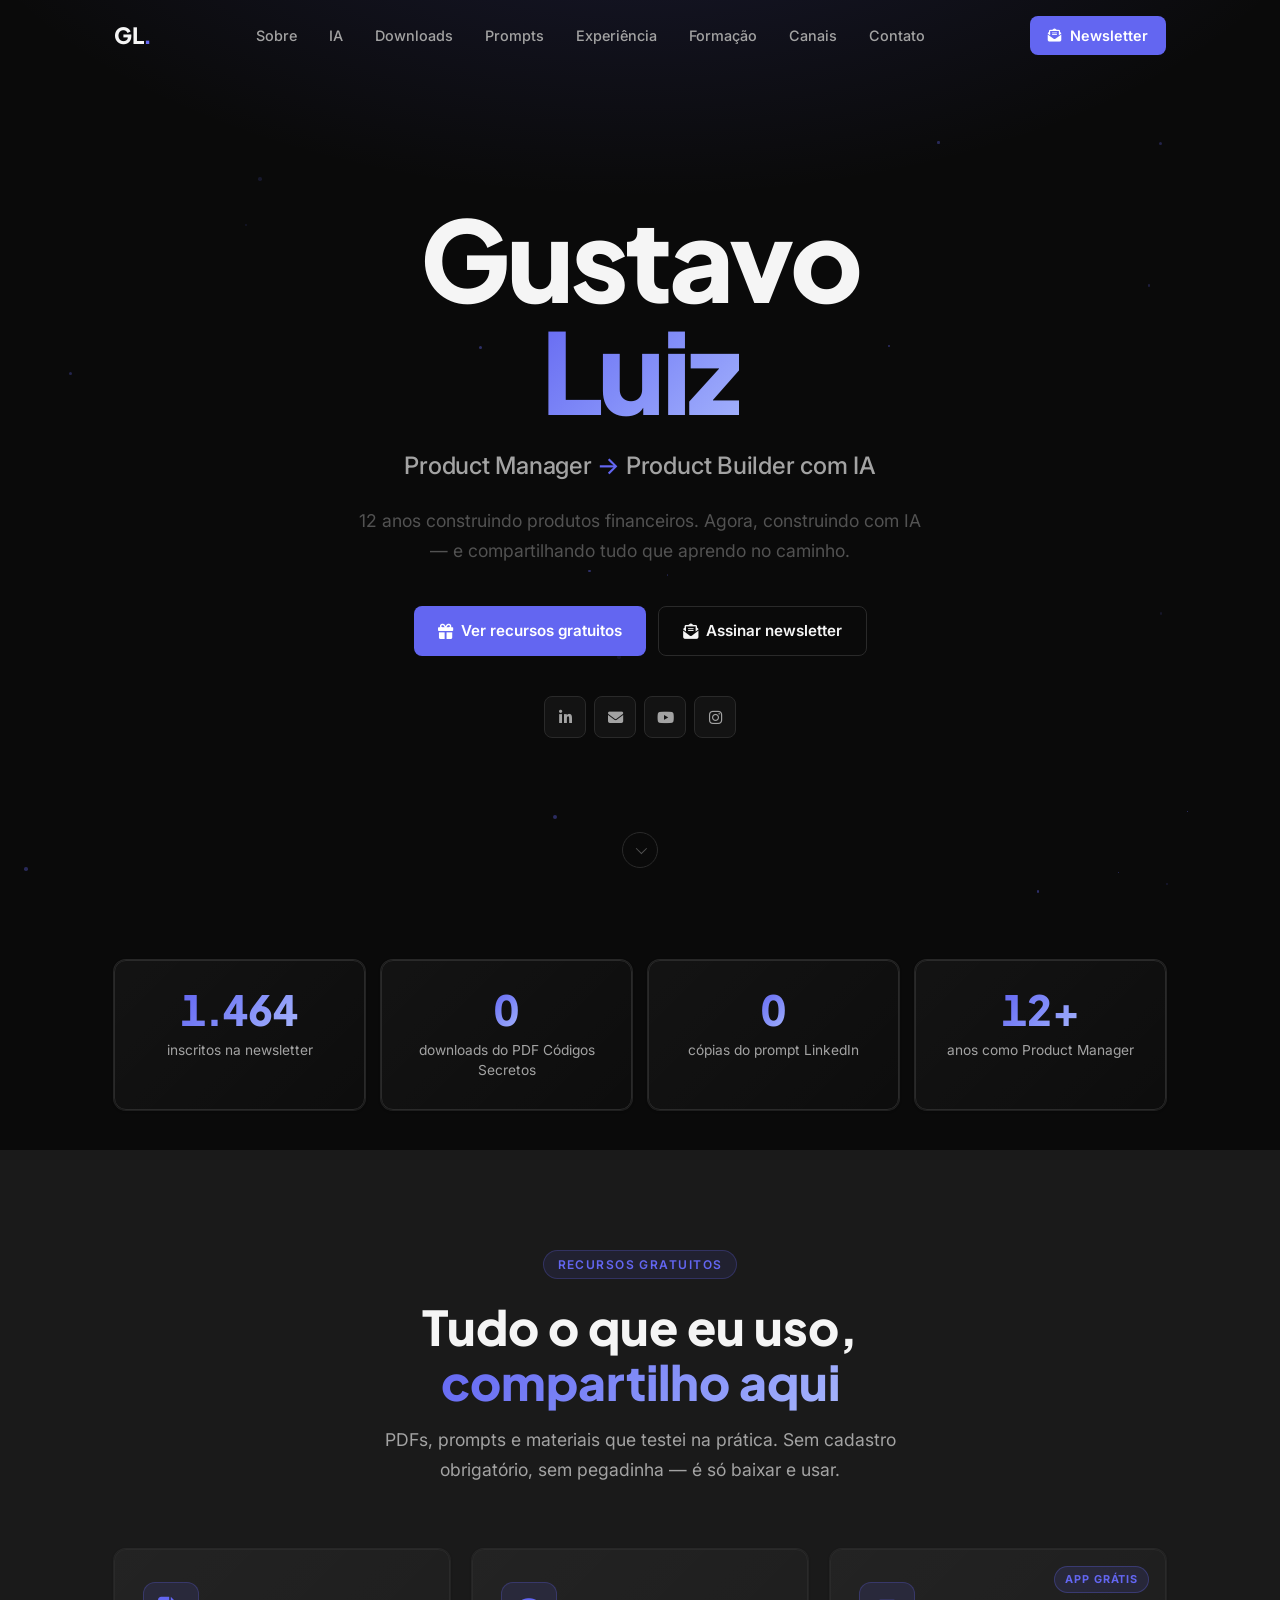
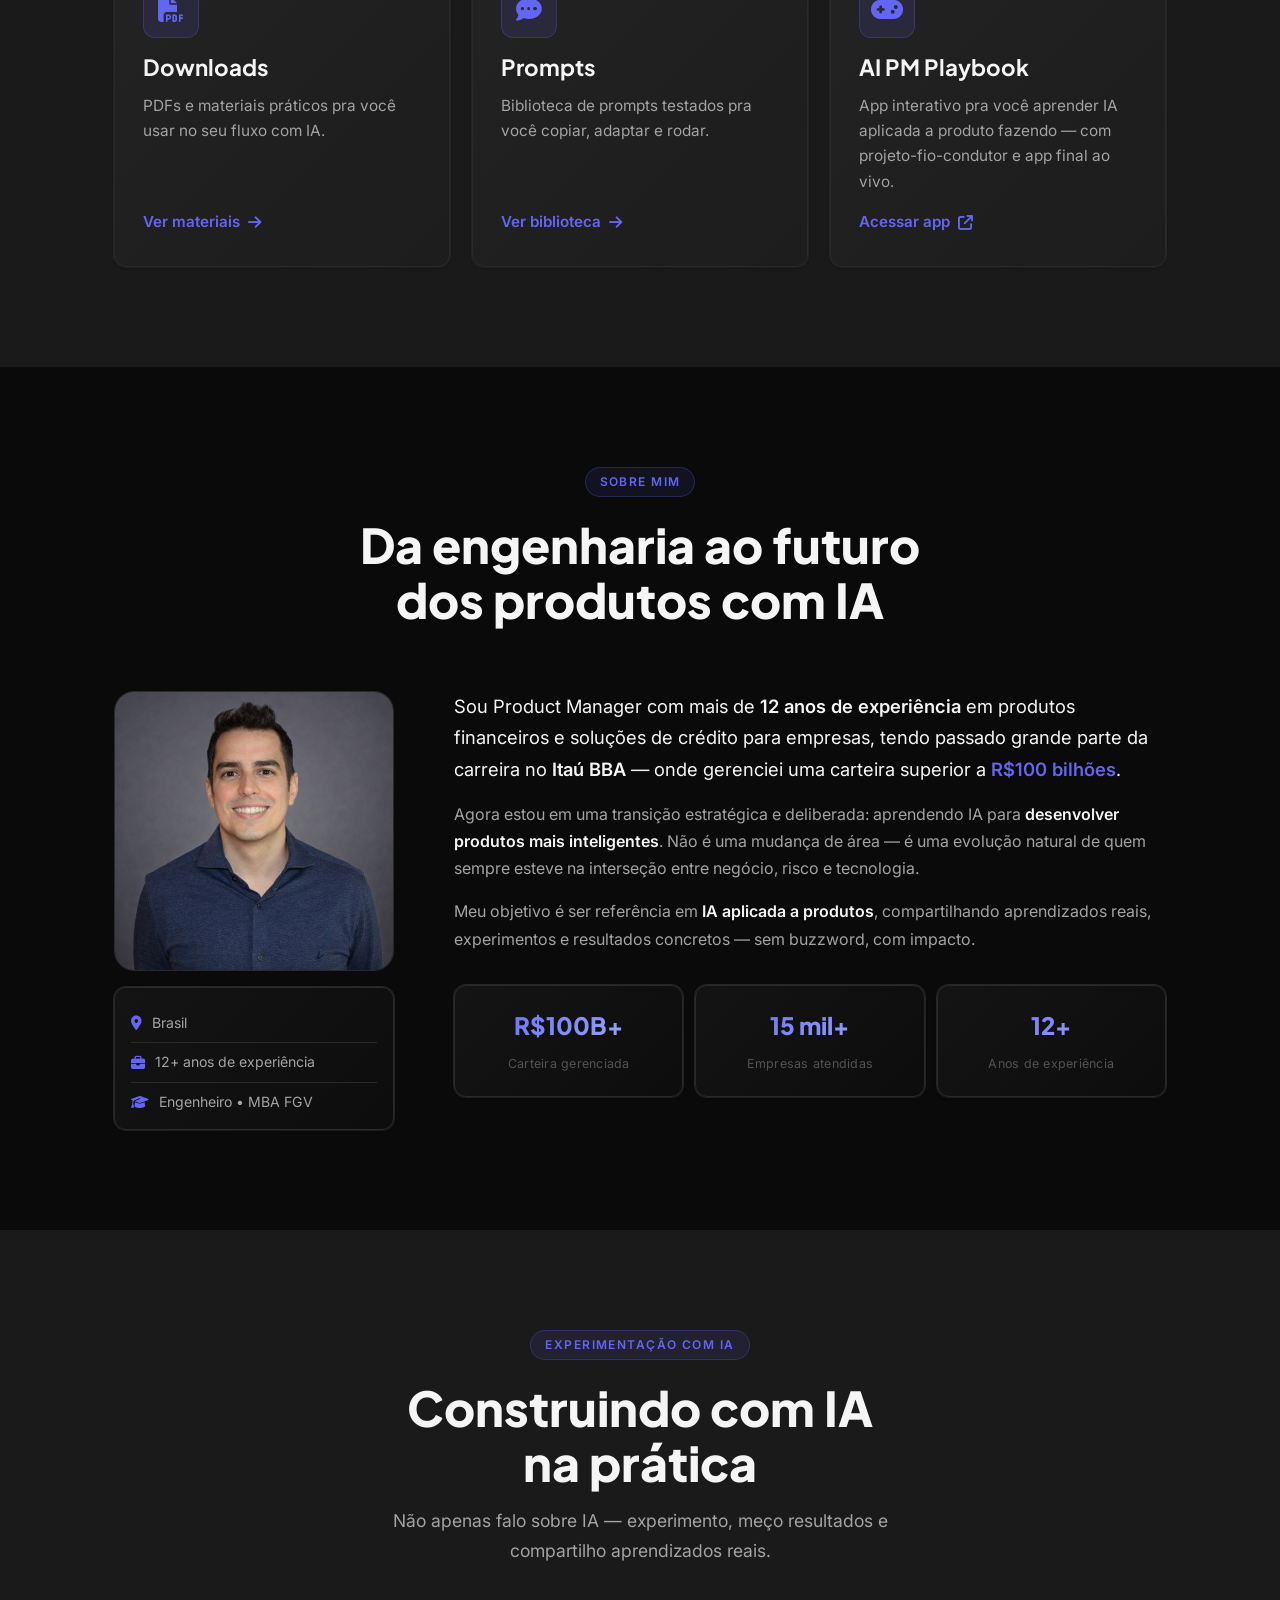
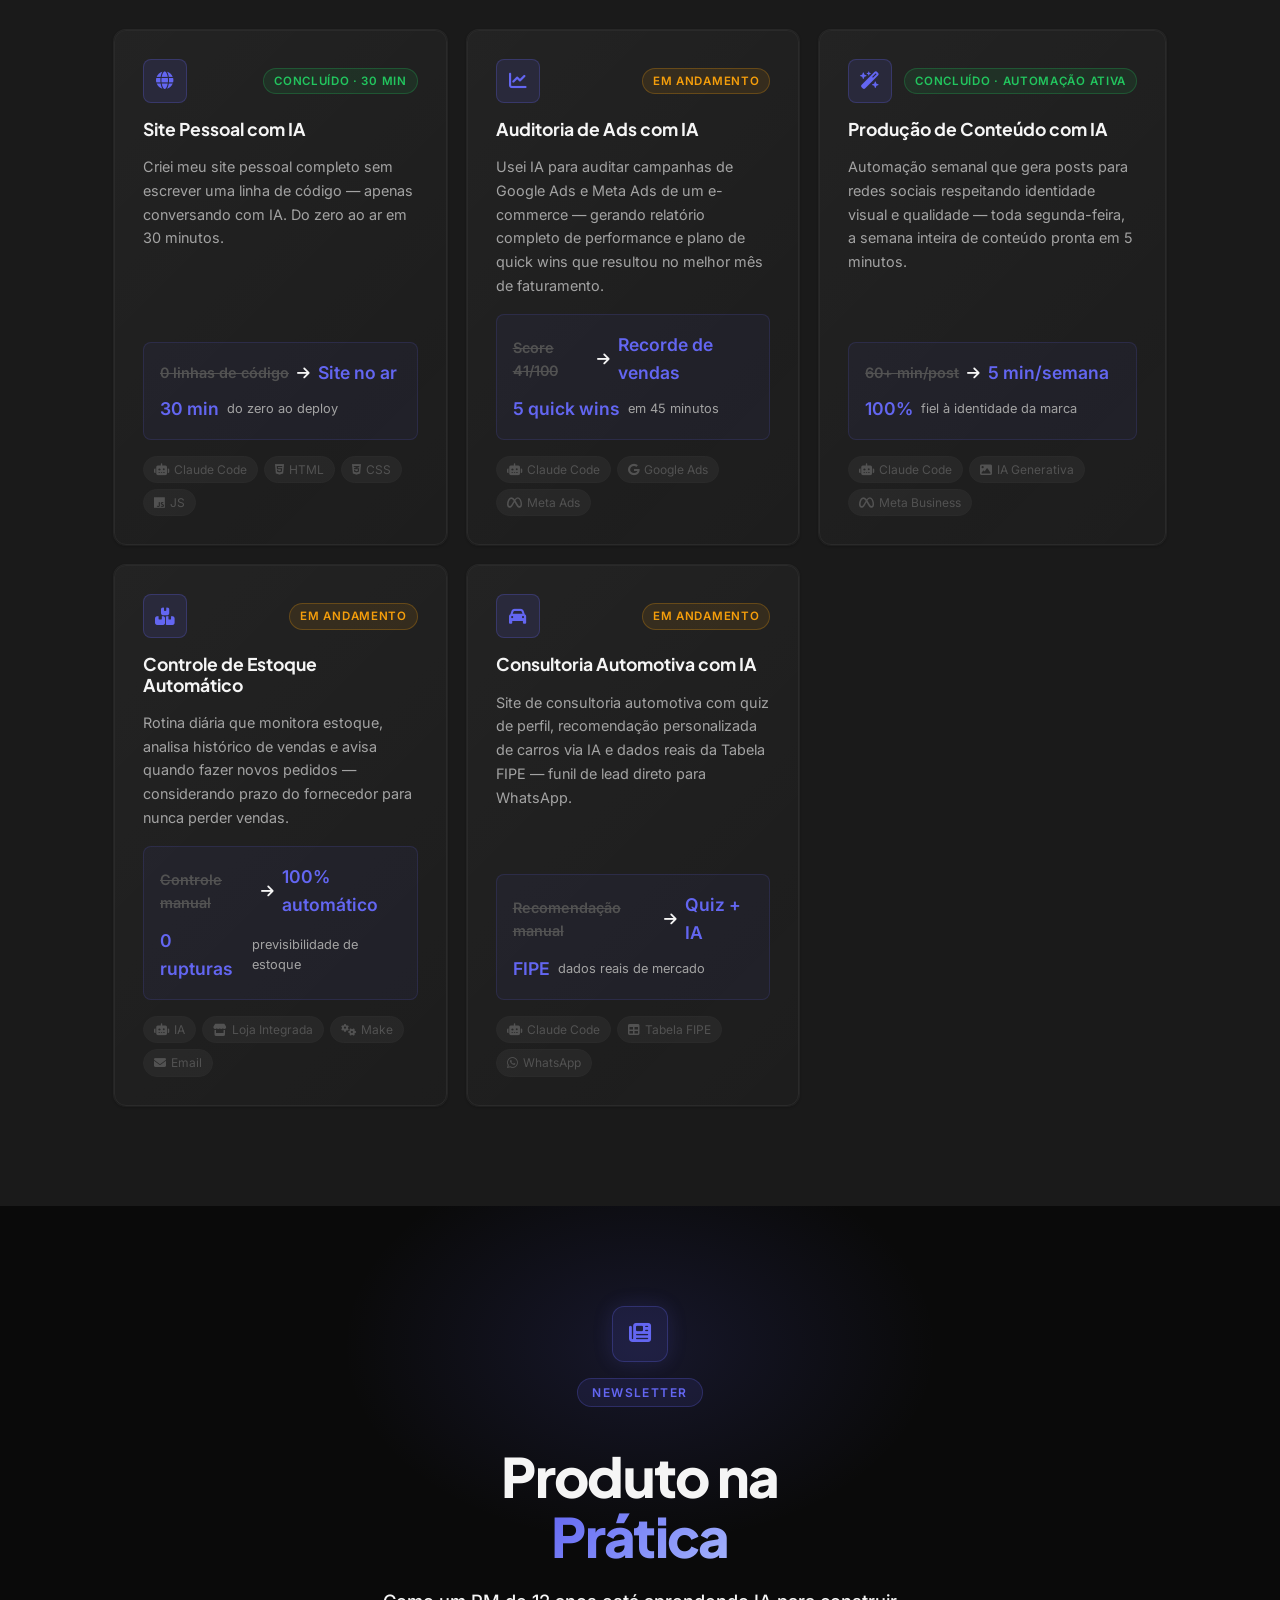
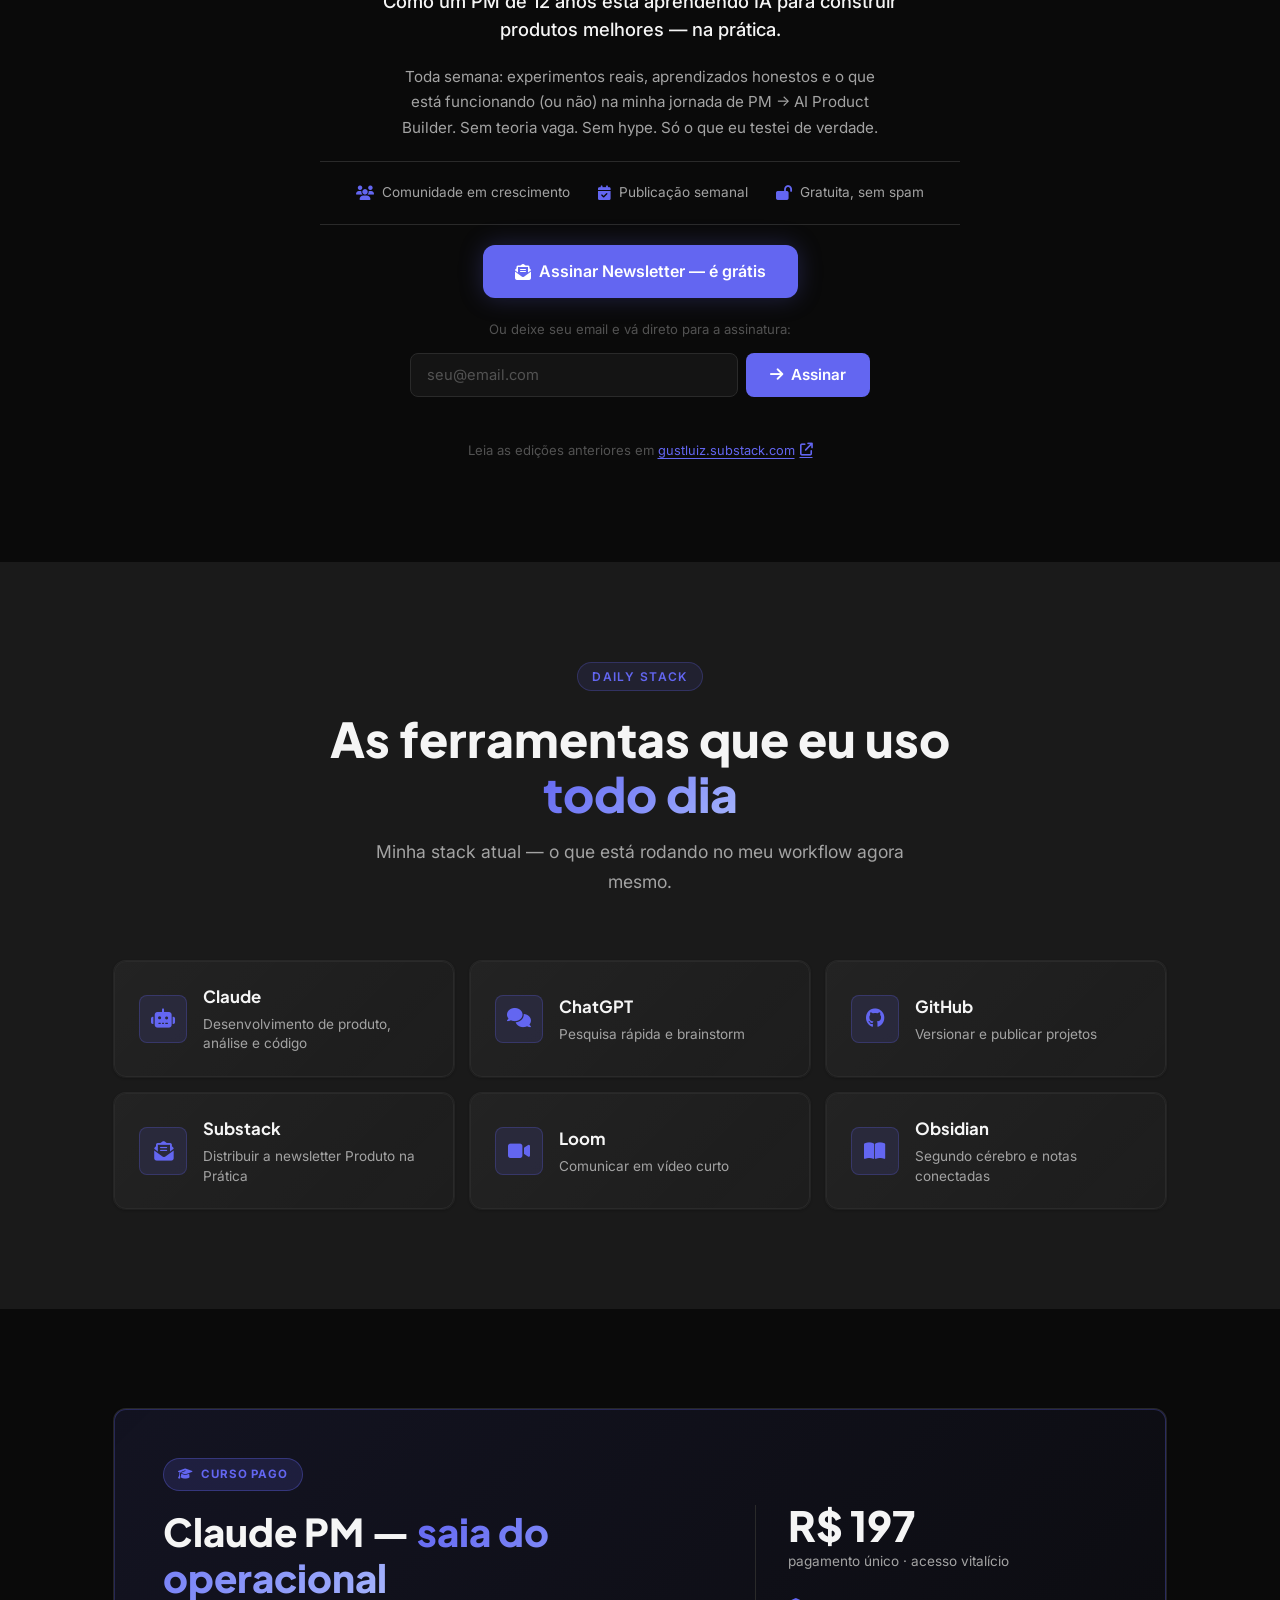
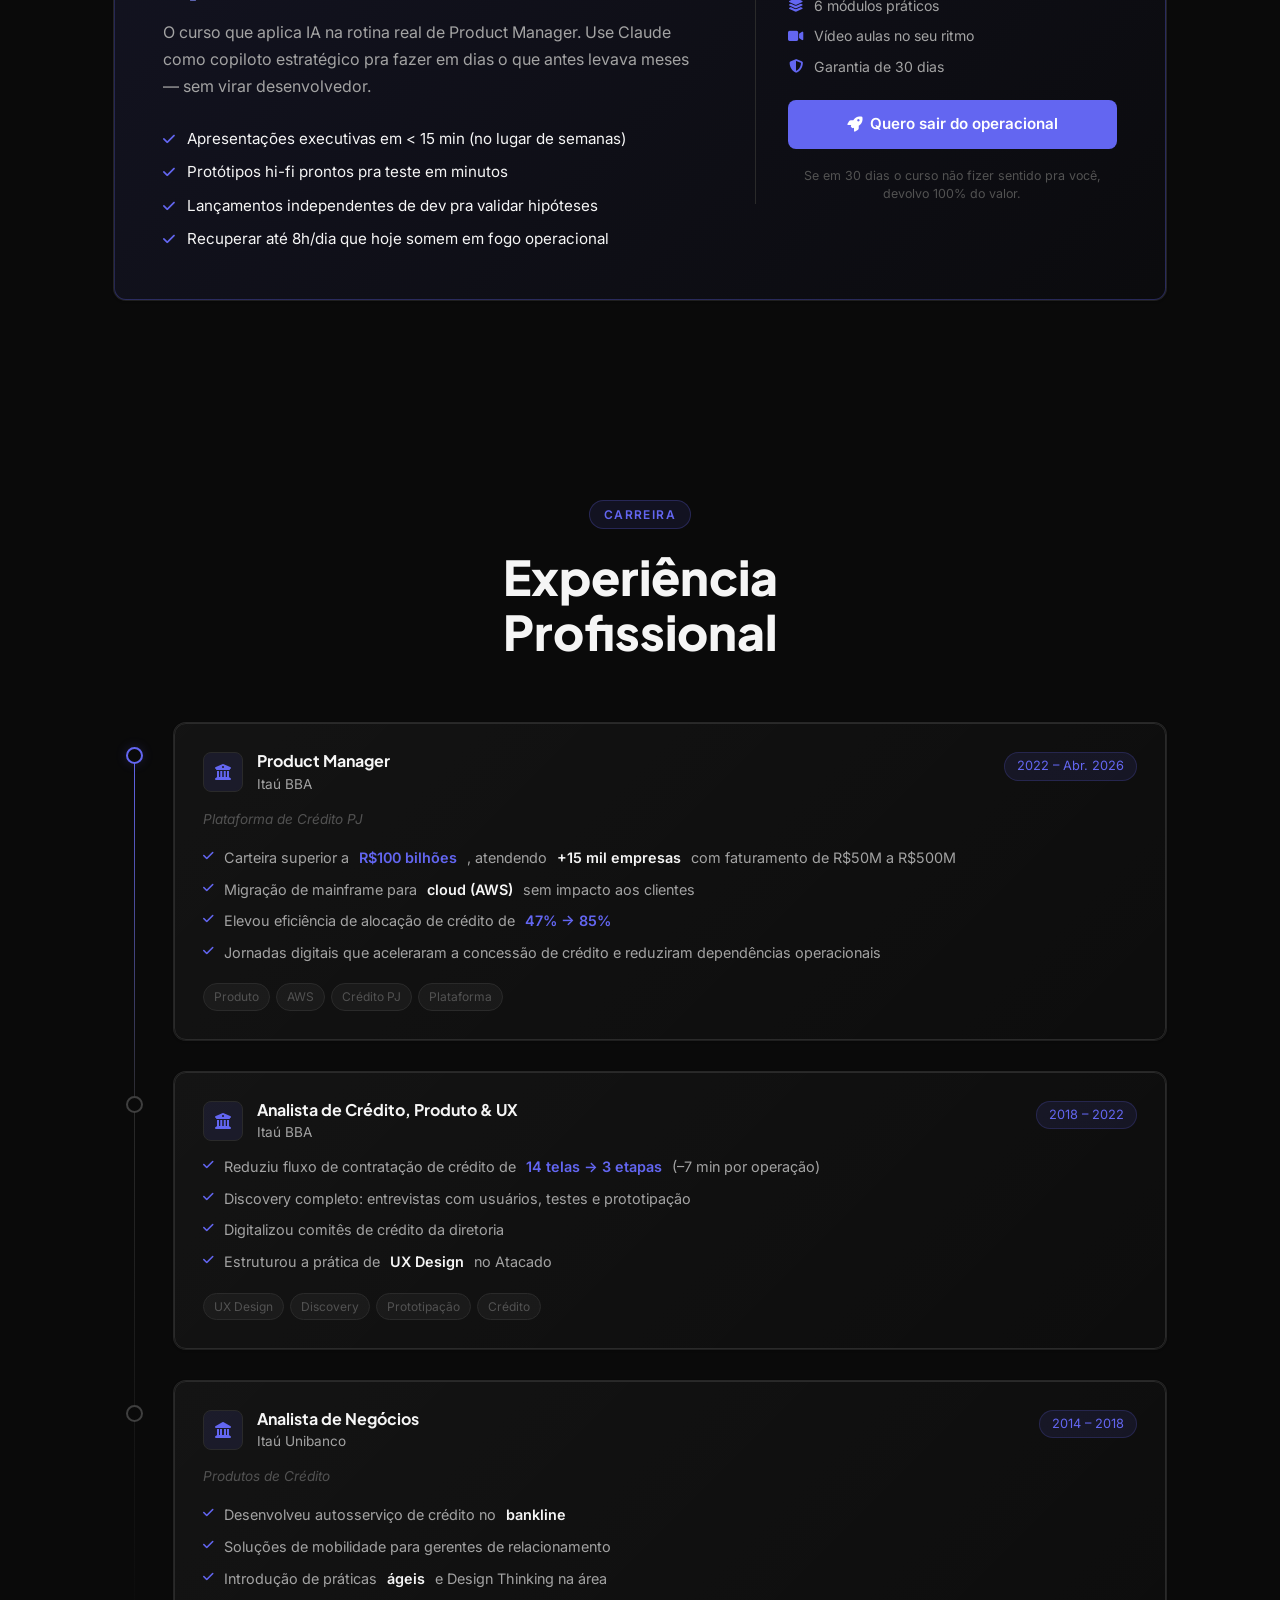
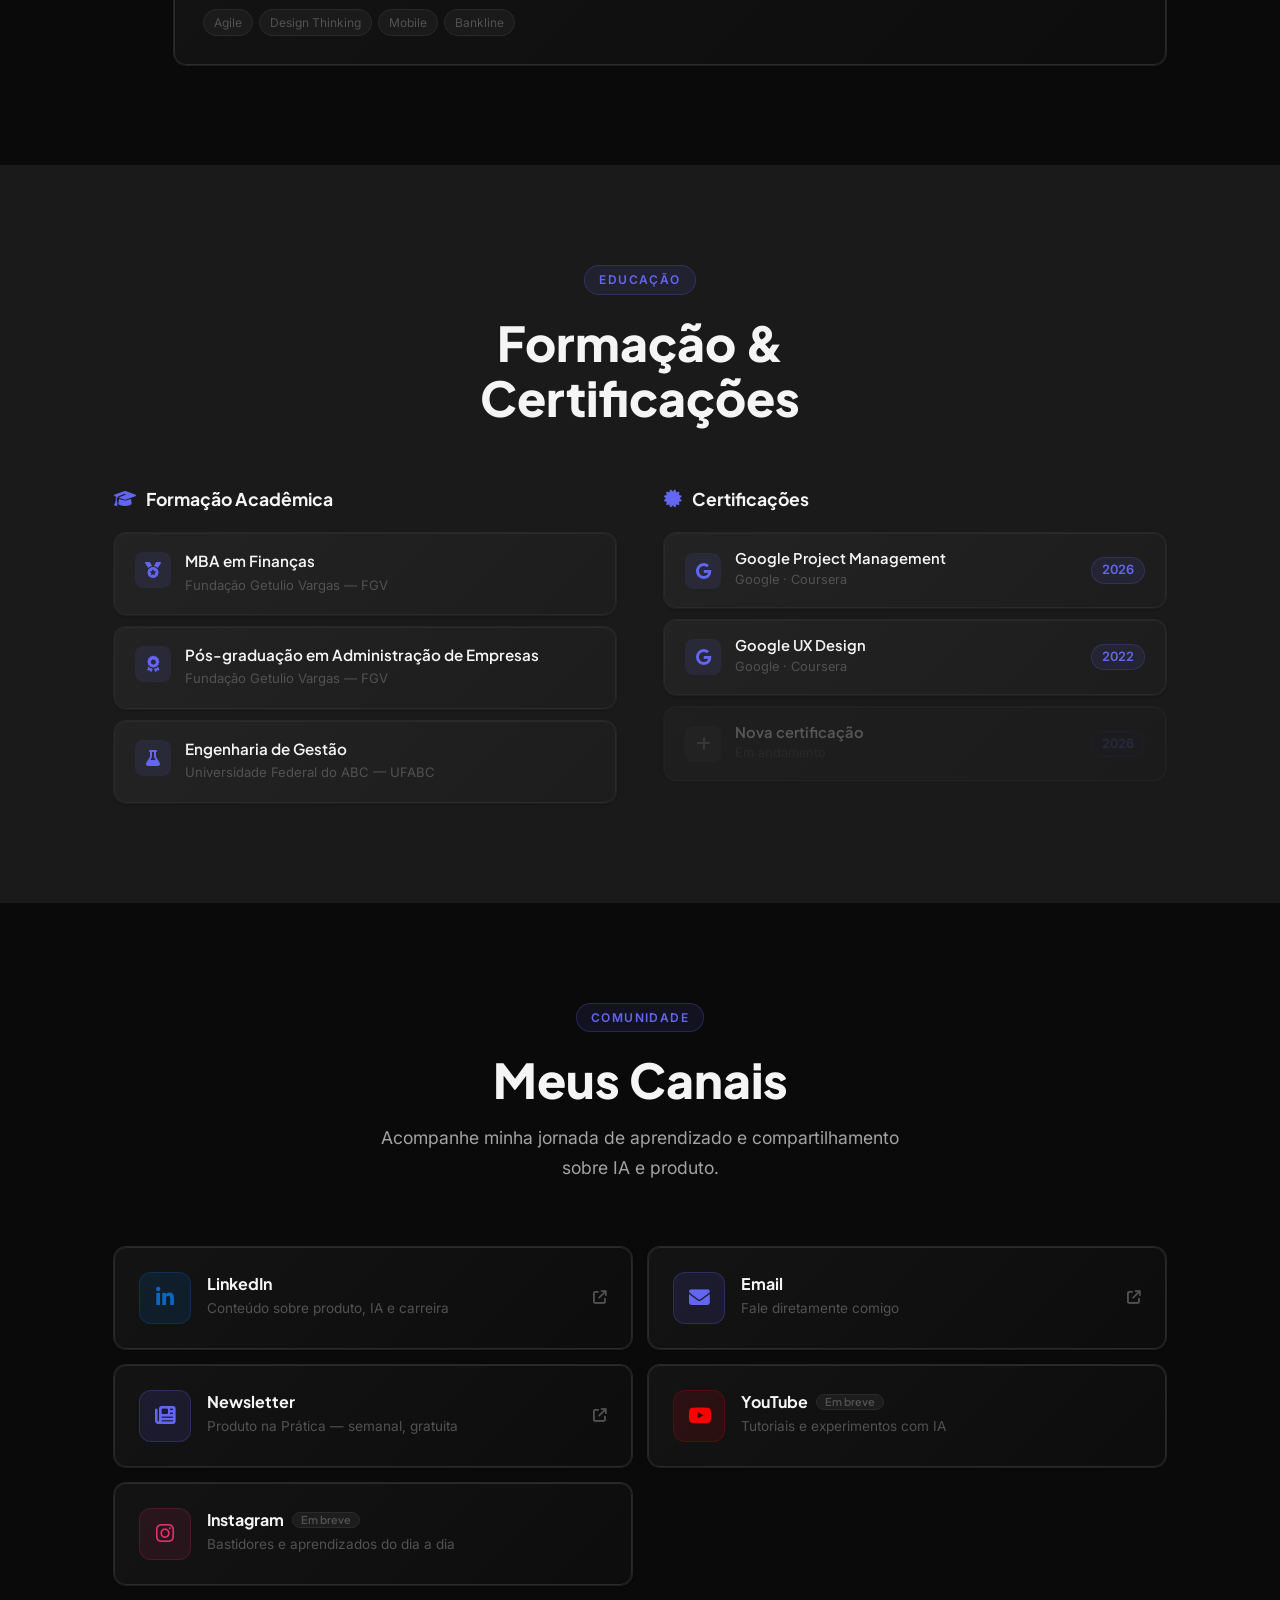
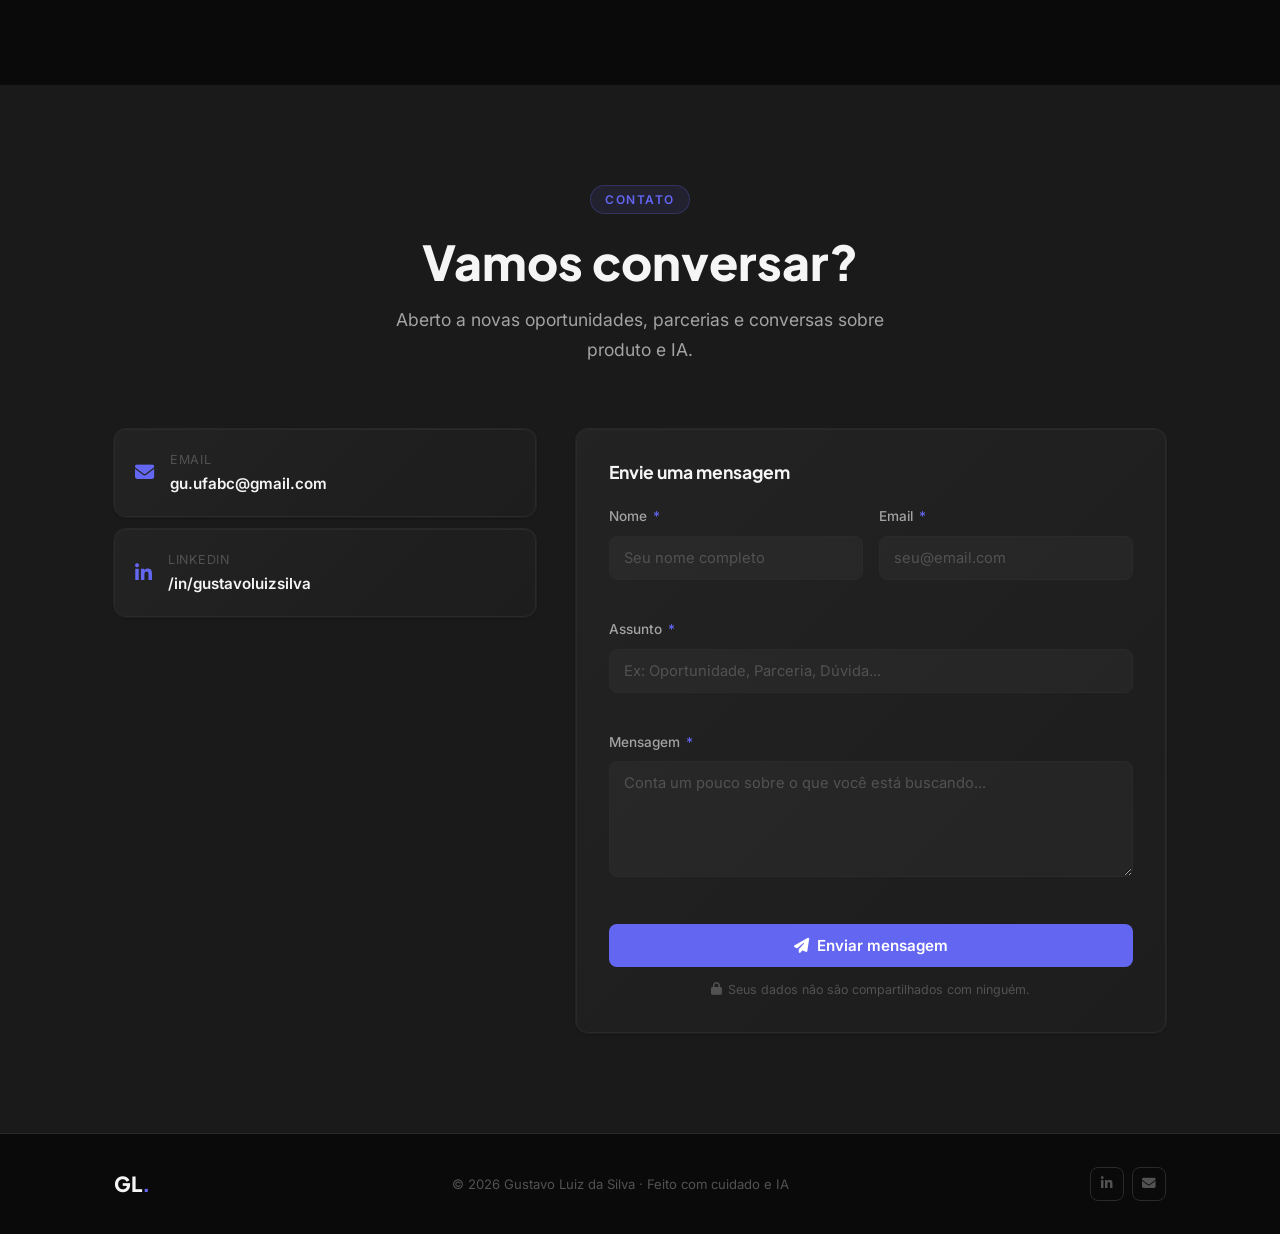
==== commit 83460645: "navbar: menu centralizado + Newsletter standalone a direita Reestrutura layout do menu superior em 3" ====
--- a/index.html
+++ b/index.html
@@ -53,7 +53,6 @@
       <ul class="nav-links" id="nav-links">
         <li><a href="#sobre">Sobre</a></li>
         <li><a href="#ia">IA</a></li>
-        <li><a href="https://gustluiz.substack.com/" target="_blank" rel="noopener noreferrer" class="nav-cta">Newsletter</a></li>
         <li><a href="downloads.html">Downloads</a></li>
         <li><a href="prompts.html">Prompts</a></li>
         <li><a href="#experiencia">Experiência</a></li>
@@ -61,6 +60,12 @@
         <li><a href="#canais">Canais</a></li>
         <li><a href="#contato">Contato</a></li>
       </ul>
+
+      <!-- Newsletter standalone (CTA destacada à direita) -->
+      <a href="https://gustluiz.substack.com/" target="_blank" rel="noopener noreferrer" class="nav-cta-standalone">
+        <i class="fa-solid fa-envelope-open-text" aria-hidden="true"></i>
+        <span>Newsletter</span>
+      </a>
 
       <!-- Botão hamburguer para mobile -->
       <button class="nav-toggle" id="nav-toggle" aria-label="Abrir menu" aria-expanded="false">
--- a/style.css
+++ b/style.css
@@ -300,23 +300,26 @@
   padding: 0 24px;
   display: flex;
   align-items: center;
-  justify-content: space-between;
-}
-
-/* Logo */
+  gap: 16px;
+}
+
+/* Logo (zona esquerda) */
 .nav-logo {
   font-family: var(--font-heading);
   font-weight: 800;
   font-size: 1.4rem;
   color: var(--text-primary);
   letter-spacing: -0.02em;
-}
-
-/* Links de navegação */
+  flex-shrink: 0;
+}
+
+/* Links de navegação (zona central) */
 .nav-links {
   display: flex;
   align-items: center;
+  justify-content: center;
   gap: 8px;
+  flex: 1;
 }
 
 .nav-links a {
@@ -332,7 +335,7 @@
   background: rgba(255,255,255,0.05);
 }
 
-/* CTA da navbar */
+/* CTA da navbar (estilo antigo — mantido caso ainda apareça em algum link inline do menu) */
 .nav-cta {
   background: var(--accent) !important;
   color: #fff !important;
@@ -342,6 +345,32 @@
 .nav-cta:hover {
   background: var(--accent-hover) !important;
   box-shadow: 0 0 16px var(--accent-glow) !important;
+}
+
+/* CTA standalone — Newsletter destacada à direita (zona direita) */
+.nav-cta-standalone {
+  display: inline-flex;
+  align-items: center;
+  gap: 8px;
+  background: var(--accent);
+  color: #fff;
+  padding: 8px 18px;
+  border-radius: var(--radius-sm);
+  font-size: 0.9rem;
+  font-weight: 600;
+  white-space: nowrap;
+  flex-shrink: 0;
+  transition: var(--transition);
+}
+
+.nav-cta-standalone:hover {
+  background: var(--accent-hover);
+  box-shadow: 0 0 16px var(--accent-glow);
+  transform: translateY(-1px);
+}
+
+.nav-cta-standalone i {
+  font-size: 0.85rem;
 }
 
 /* Botão hamburguer — mobile */
@@ -1471,6 +1500,7 @@
     gap: 4px;
     border-left: 1px solid var(--border);
     transition: right 0.3s cubic-bezier(0.4, 0, 0.2, 1);
+    flex: none; /* anula flex:1 do desktop quando vira slide-out */
   }
 
   .nav-links.open {
@@ -1481,6 +1511,23 @@
     width: 100%;
     padding: 12px 16px;
     font-size: 1rem;
+  }
+
+  /* Empurra Newsletter + hamburger pra direita já que nav-links saiu do flow */
+  .nav-cta-standalone {
+    margin-left: auto;
+    padding: 6px 14px;
+    font-size: 0.82rem;
+  }
+
+  /* Em telas muito pequenas, oculta o texto e deixa só o ícone do Newsletter */
+  @media (max-width: 420px) {
+    .nav-cta-standalone span {
+      display: none;
+    }
+    .nav-cta-standalone {
+      padding: 8px 12px;
+    }
   }
 
   .nav-toggle {
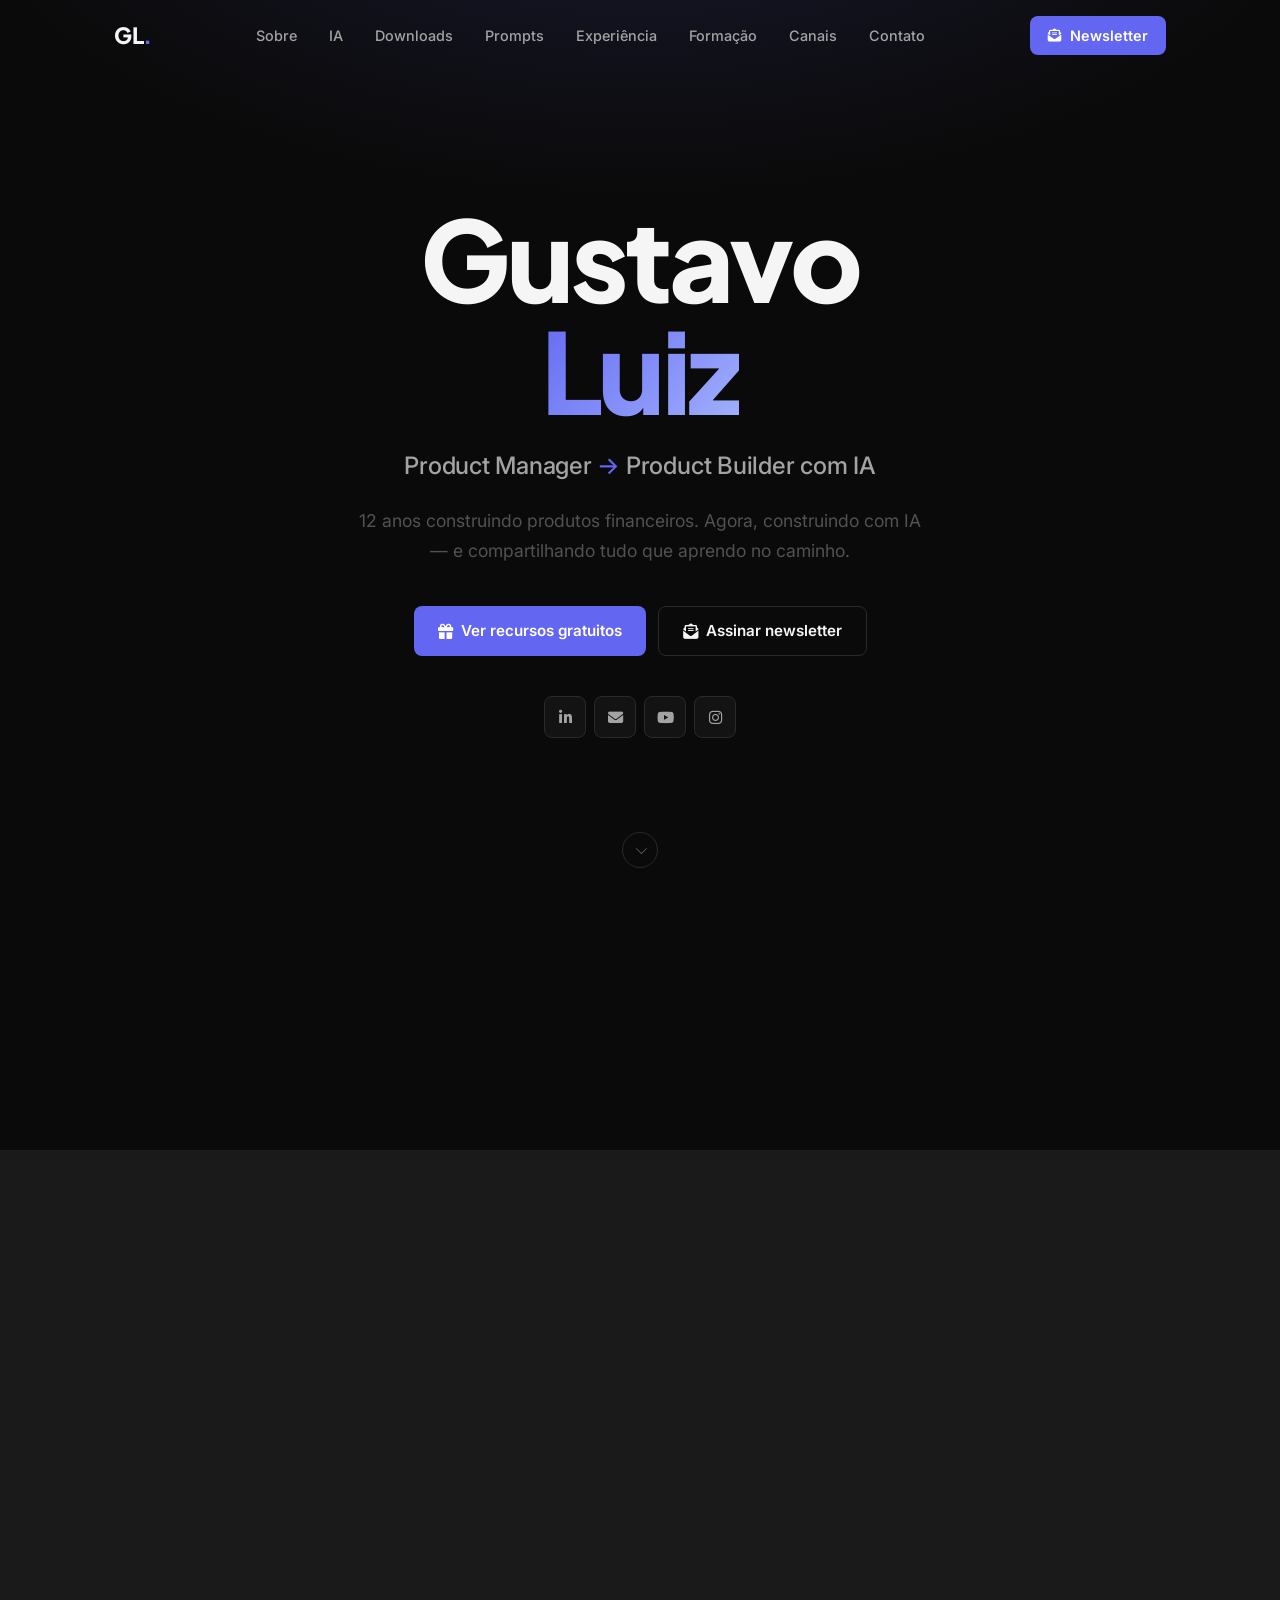
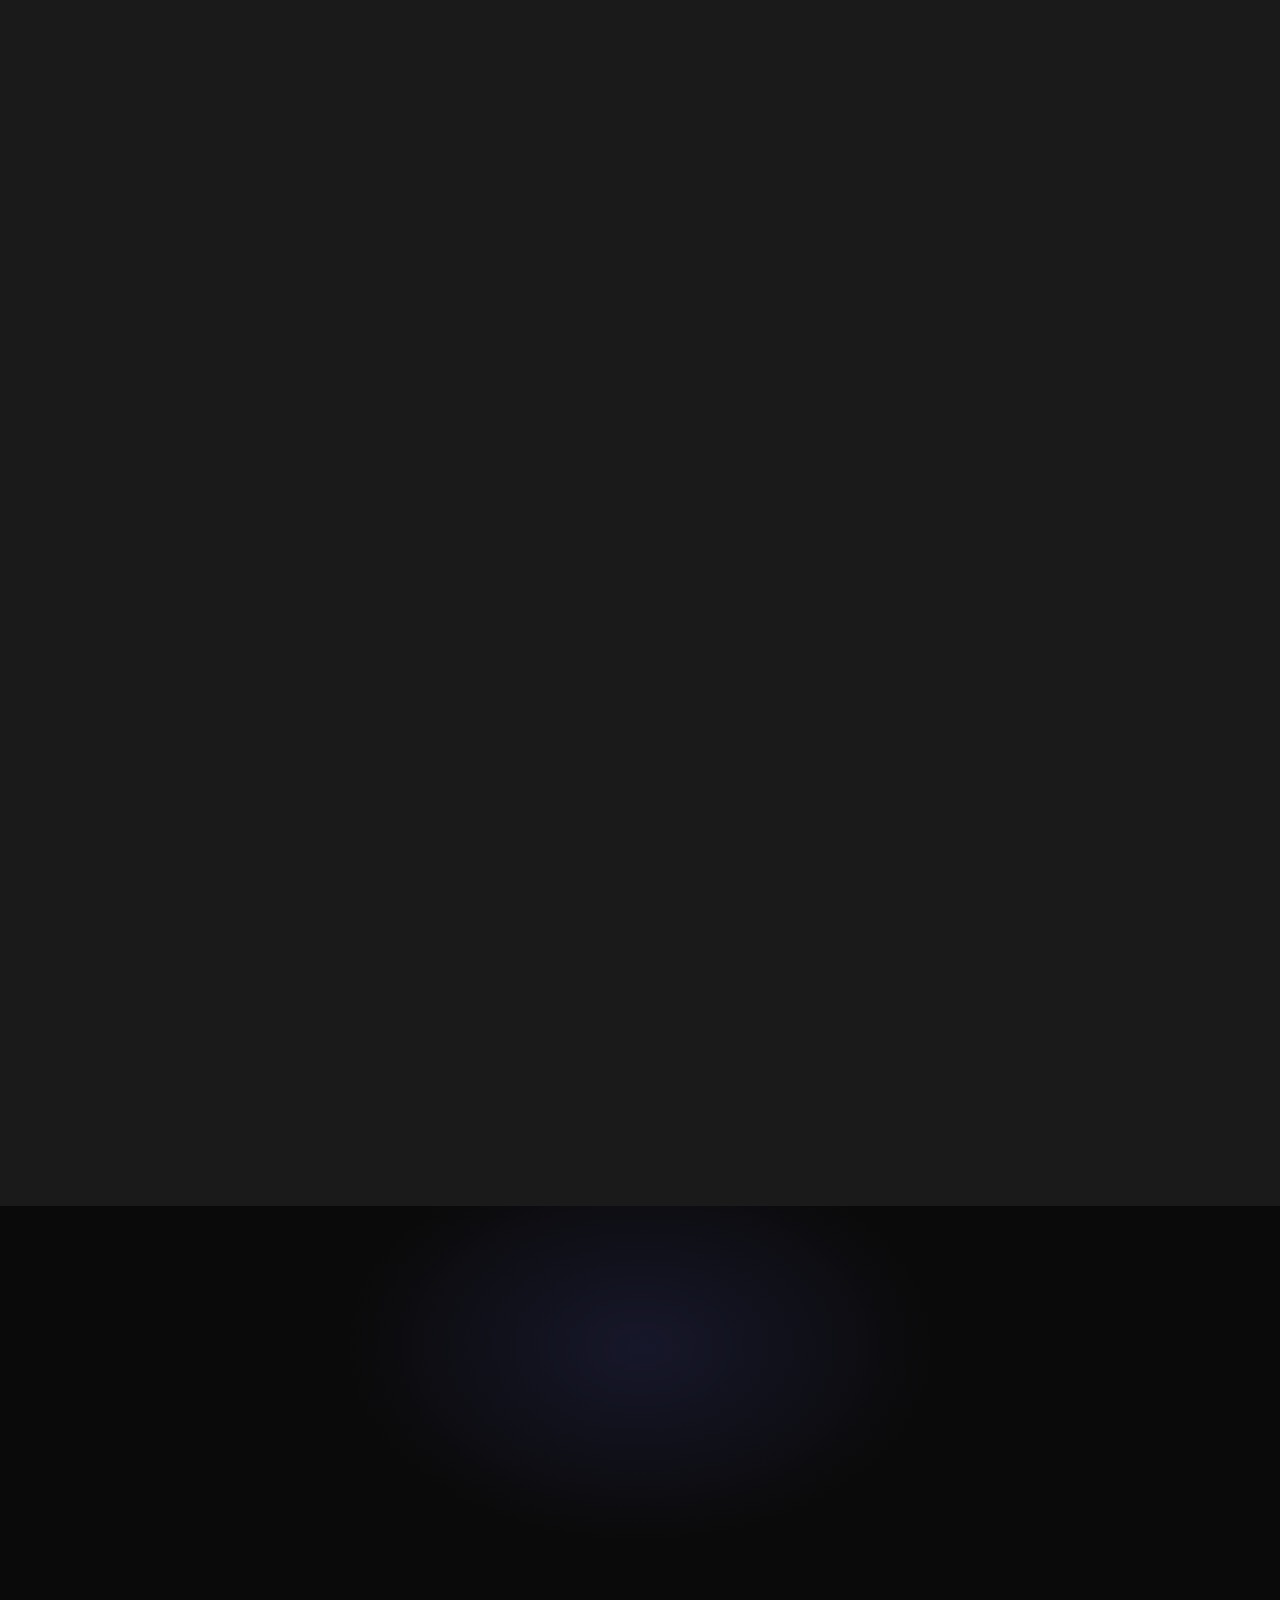
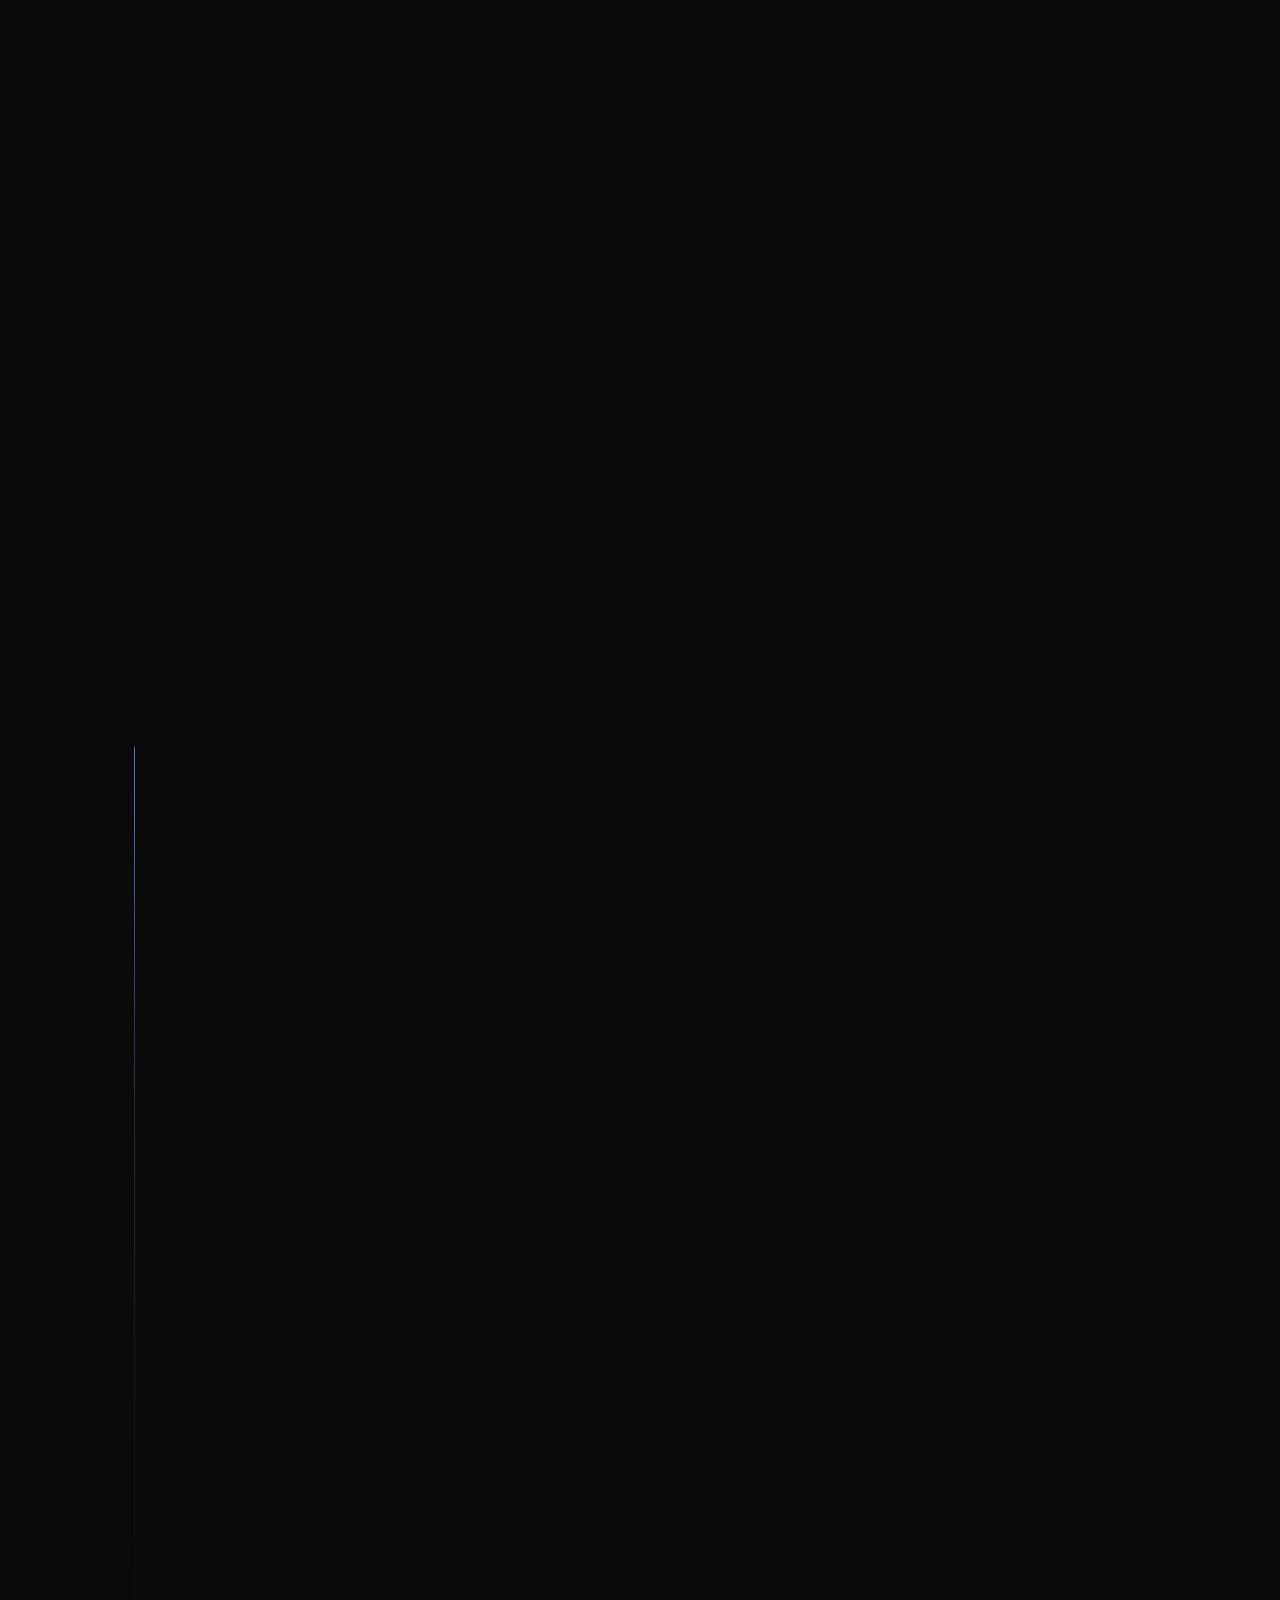
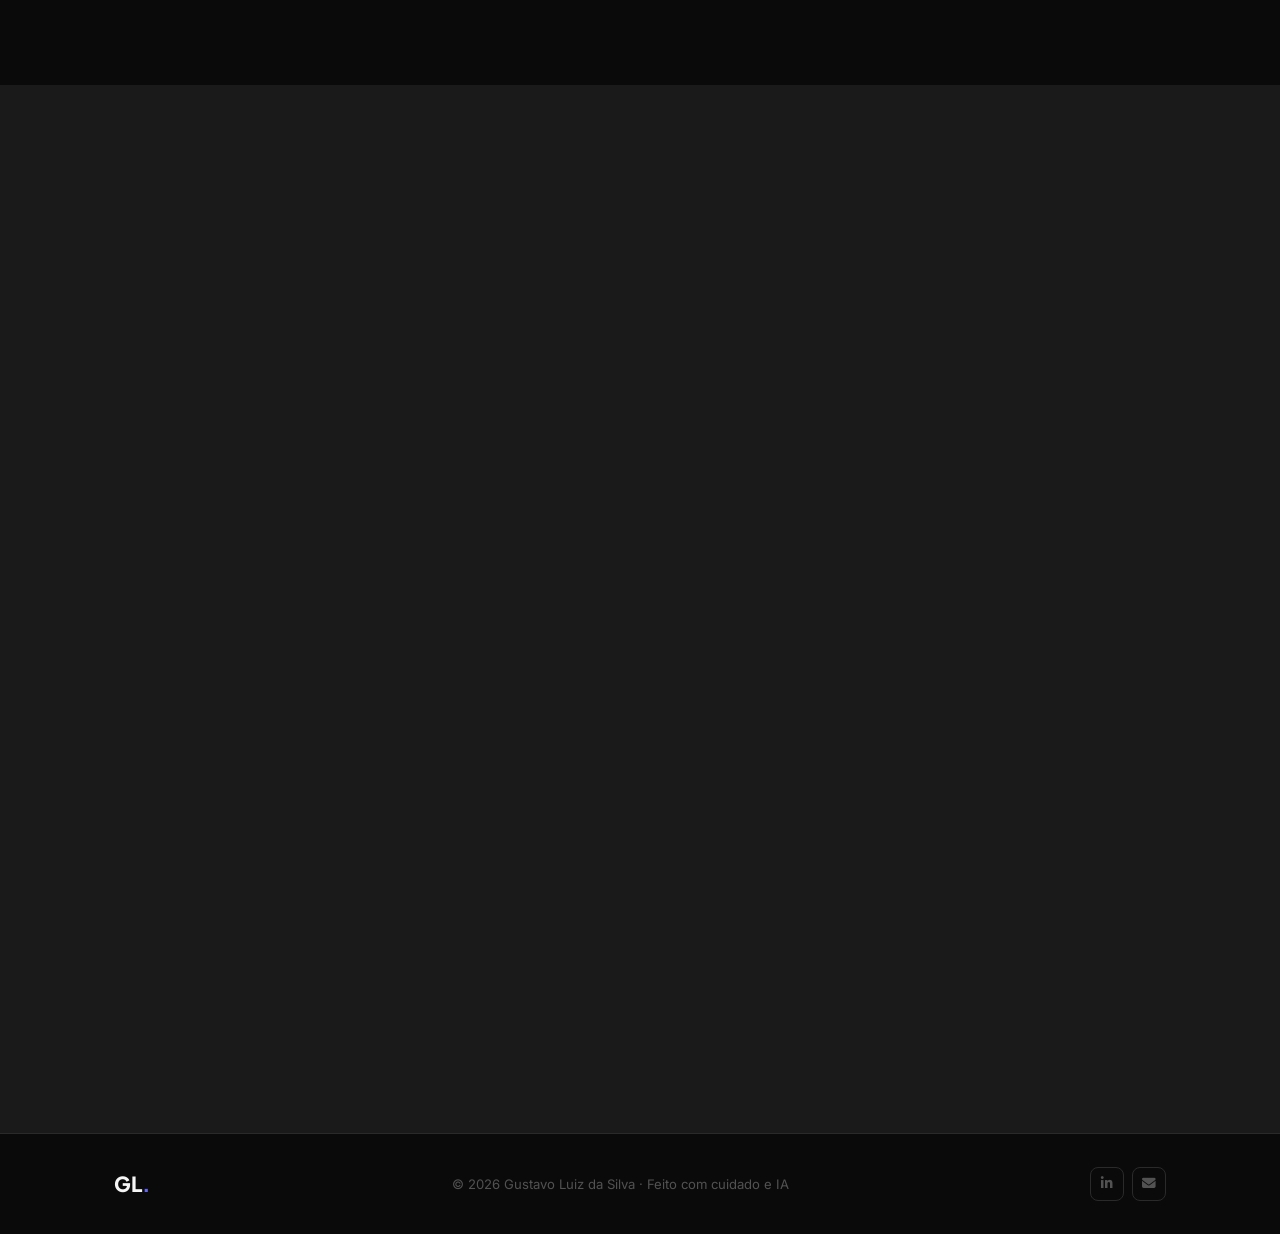
==== commit e7ff6a35: "daily stack: trocar icones genericos por logos oficiais Cada ferramenta da Daily Stack agora carrega" ====
--- a/index.html
+++ b/index.html
@@ -599,7 +599,9 @@
 
       <div class="stack-grid reveal">
         <div class="stack-item glass-card">
-          <div class="stack-icon"><i class="fa-solid fa-robot" aria-hidden="true"></i></div>
+          <div class="stack-icon">
+            <img src="https://cdn.simpleicons.org/claude/D97757" alt="Claude" loading="lazy" />
+          </div>
           <div class="stack-info">
             <span class="stack-name">Claude</span>
             <span class="stack-use">Desenvolvimento de produto, análise e código</span>
@@ -607,7 +609,9 @@
         </div>
 
         <div class="stack-item glass-card">
-          <div class="stack-icon"><i class="fa-solid fa-comments" aria-hidden="true"></i></div>
+          <div class="stack-icon">
+            <img src="https://cdn.simpleicons.org/openai/74AA9C" alt="ChatGPT" loading="lazy" />
+          </div>
           <div class="stack-info">
             <span class="stack-name">ChatGPT</span>
             <span class="stack-use">Pesquisa rápida e brainstorm</span>
@@ -615,7 +619,9 @@
         </div>
 
         <div class="stack-item glass-card">
-          <div class="stack-icon"><i class="fa-brands fa-github" aria-hidden="true"></i></div>
+          <div class="stack-icon">
+            <img src="https://cdn.simpleicons.org/github/FFFFFF" alt="GitHub" loading="lazy" />
+          </div>
           <div class="stack-info">
             <span class="stack-name">GitHub</span>
             <span class="stack-use">Versionar e publicar projetos</span>
@@ -623,7 +629,9 @@
         </div>
 
         <div class="stack-item glass-card">
-          <div class="stack-icon"><i class="fa-solid fa-envelope-open-text" aria-hidden="true"></i></div>
+          <div class="stack-icon">
+            <img src="https://cdn.simpleicons.org/substack/FF6719" alt="Substack" loading="lazy" />
+          </div>
           <div class="stack-info">
             <span class="stack-name">Substack</span>
             <span class="stack-use">Distribuir a newsletter Produto na Prática</span>
@@ -631,7 +639,9 @@
         </div>
 
         <div class="stack-item glass-card">
-          <div class="stack-icon"><i class="fa-solid fa-video" aria-hidden="true"></i></div>
+          <div class="stack-icon">
+            <img src="https://cdn.simpleicons.org/loom/625DF5" alt="Loom" loading="lazy" />
+          </div>
           <div class="stack-info">
             <span class="stack-name">Loom</span>
             <span class="stack-use">Comunicar em vídeo curto</span>
@@ -639,7 +649,9 @@
         </div>
 
         <div class="stack-item glass-card">
-          <div class="stack-icon"><i class="fa-solid fa-book-open" aria-hidden="true"></i></div>
+          <div class="stack-icon">
+            <img src="https://cdn.simpleicons.org/obsidian/7C3AED" alt="Obsidian" loading="lazy" />
+          </div>
           <div class="stack-info">
             <span class="stack-name">Obsidian</span>
             <span class="stack-use">Segundo cérebro e notas conectadas</span>
--- a/style.css
+++ b/style.css
@@ -1520,8 +1520,8 @@
     font-size: 0.82rem;
   }
 
-  /* Em telas muito pequenas, oculta o texto e deixa só o ícone do Newsletter */
-  @media (max-width: 420px) {
+  /* Em telas muito pequenas (320px), oculta o texto e deixa só o ícone do Newsletter */
+  @media (max-width: 340px) {
     .nav-cta-standalone span {
       display: none;
     }
@@ -2067,13 +2067,27 @@
   height: 48px;
   flex-shrink: 0;
   border-radius: var(--radius-sm);
-  background: rgba(99, 102, 241, 0.12);
-  border: 1px solid rgba(99, 102, 241, 0.25);
+  background: rgba(255, 255, 255, 0.06);
+  border: 1px solid var(--border);
   display: flex;
   align-items: center;
   justify-content: center;
-}
-
+  transition: var(--transition);
+}
+
+.stack-item:hover .stack-icon {
+  background: rgba(255, 255, 255, 0.1);
+  border-color: var(--border-hover);
+}
+
+.stack-icon img {
+  width: 26px;
+  height: 26px;
+  object-fit: contain;
+  display: block;
+}
+
+/* Fallback: ainda suporta uso com <i> (Font Awesome) se voltarmos */
 .stack-icon i {
   font-size: 1.2rem;
   color: var(--accent);
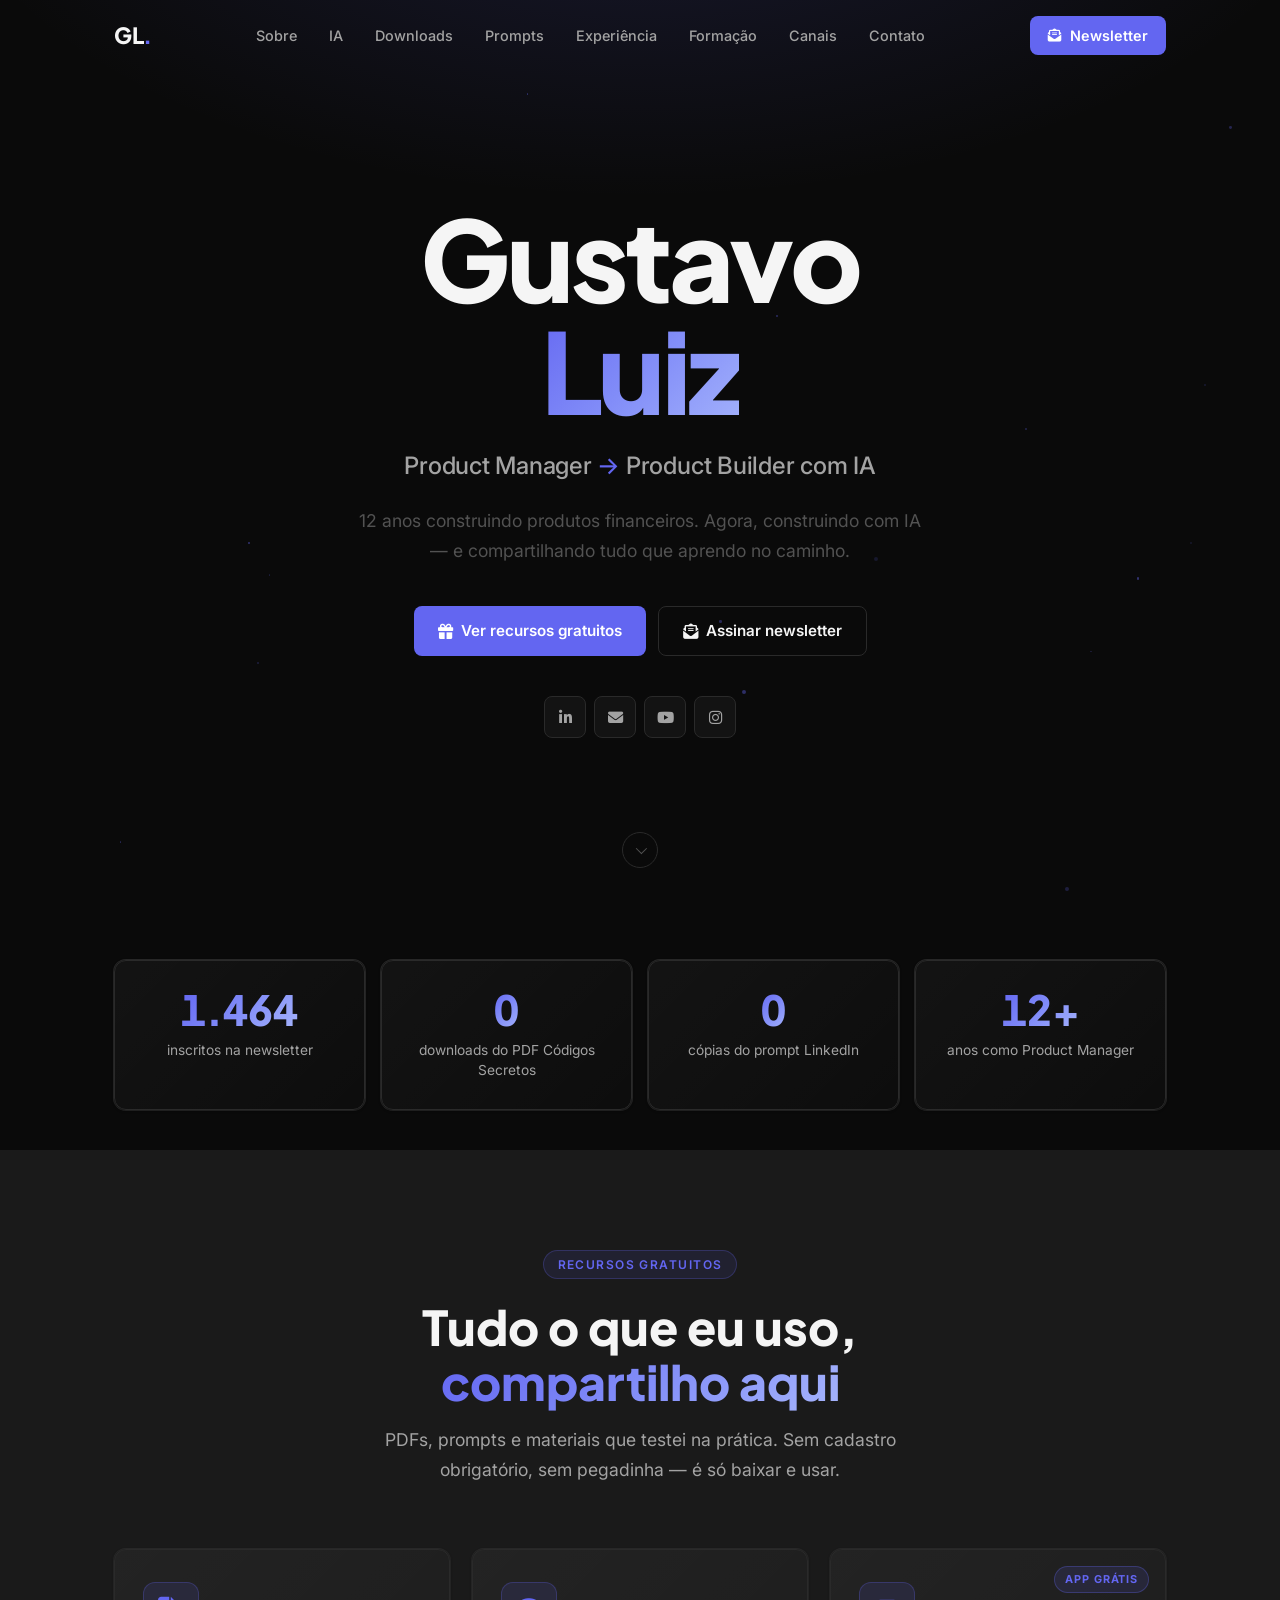
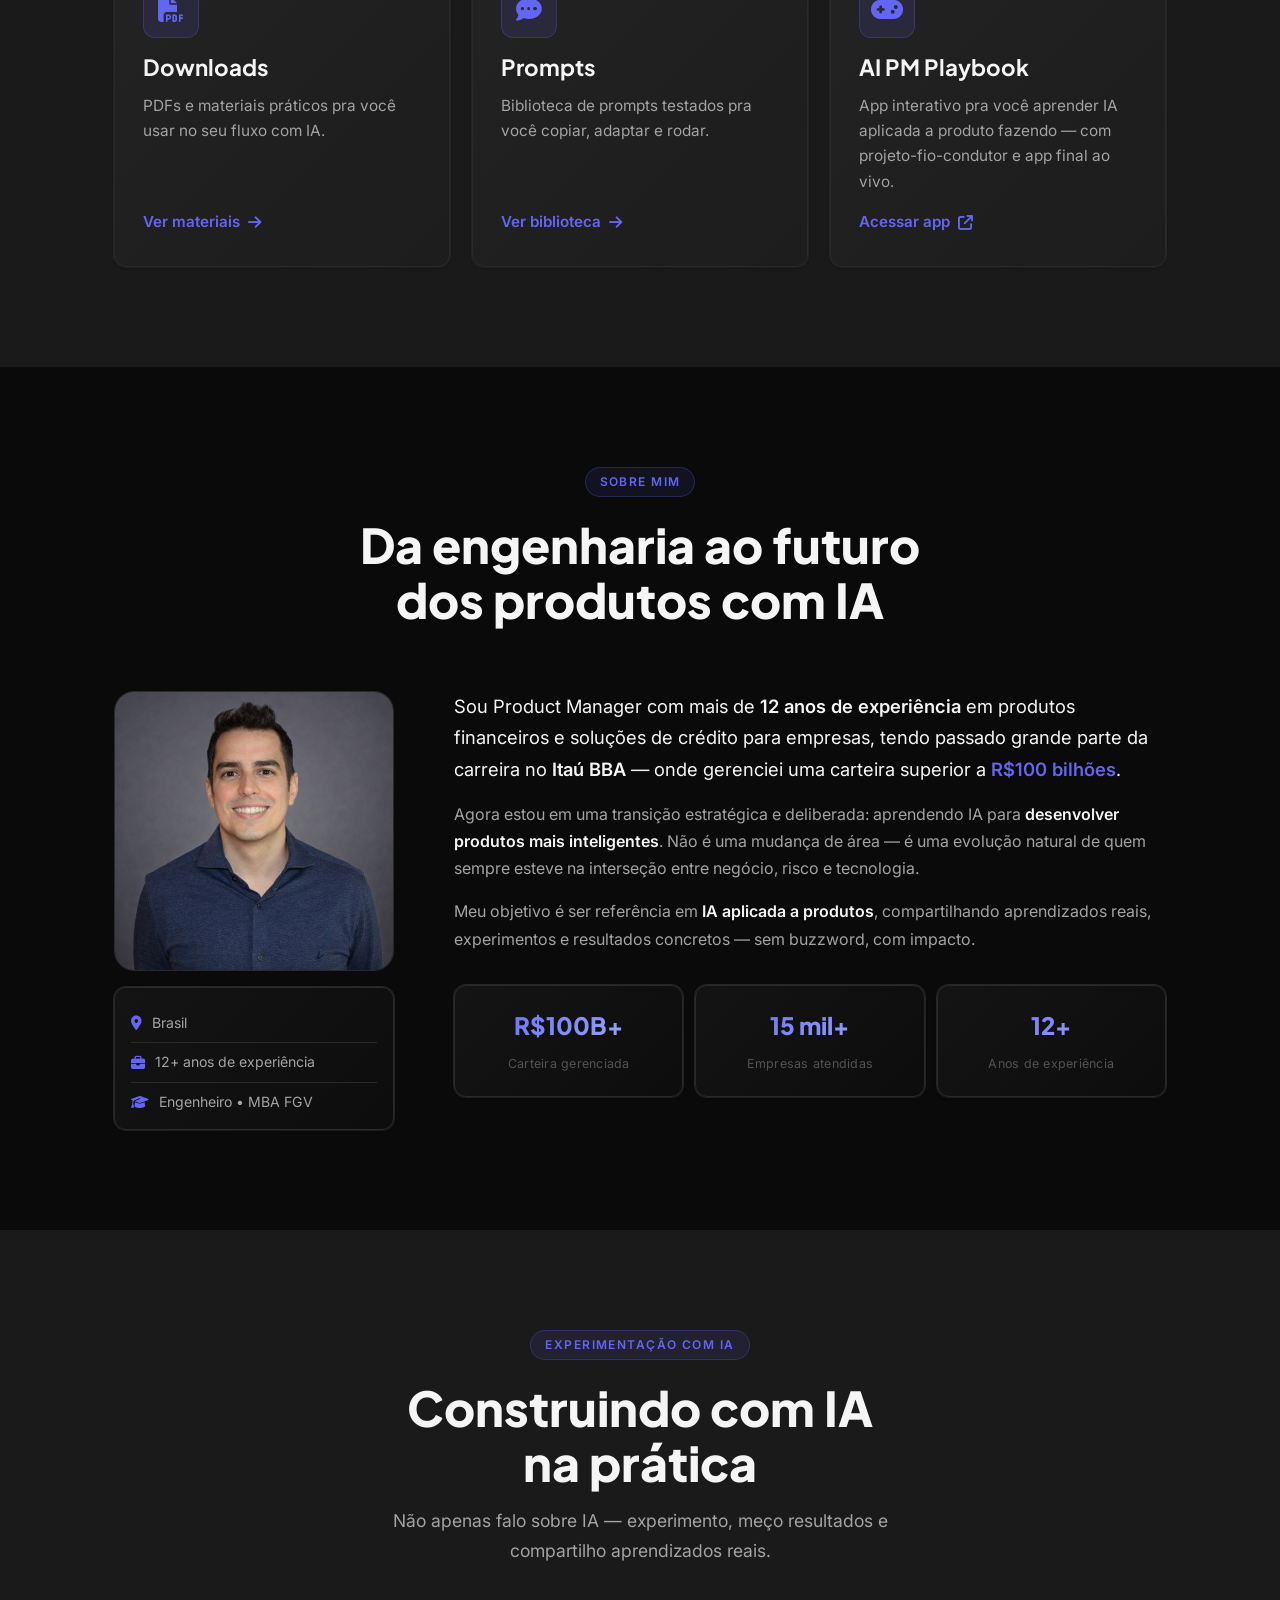
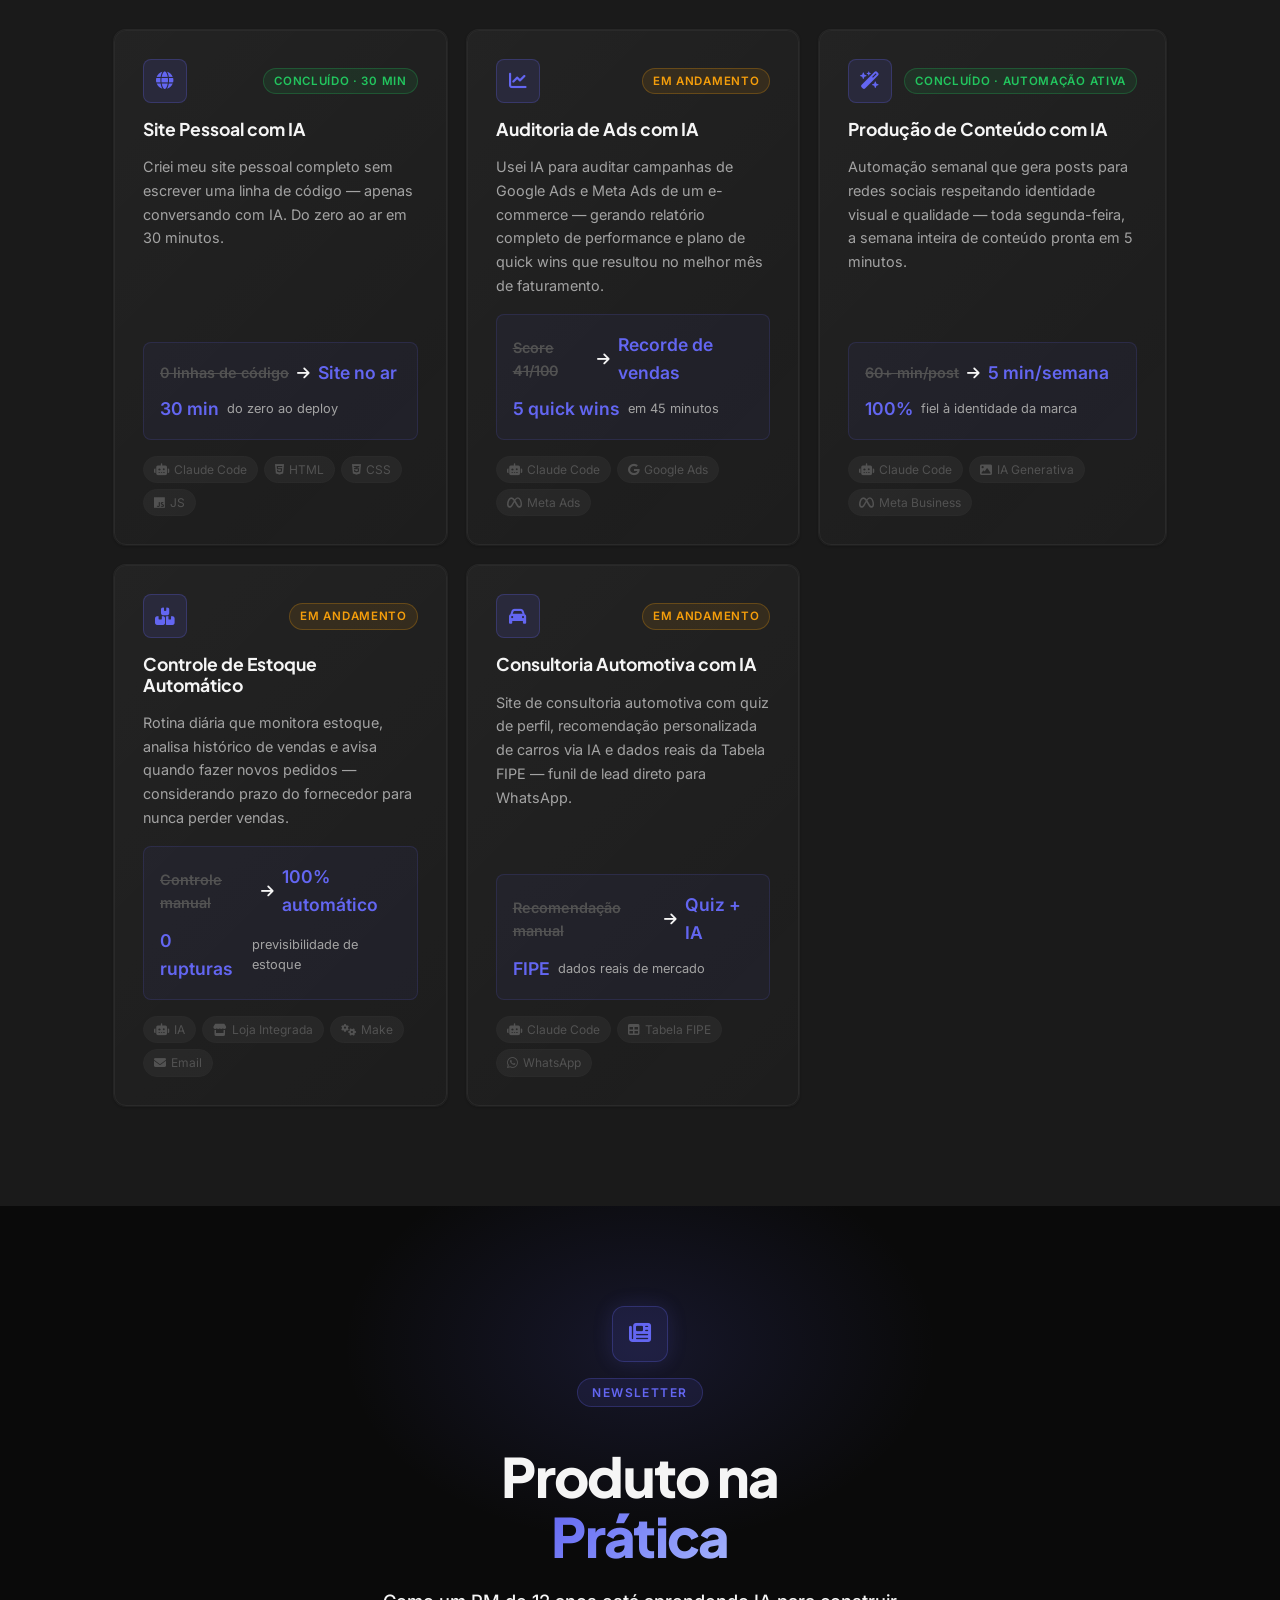
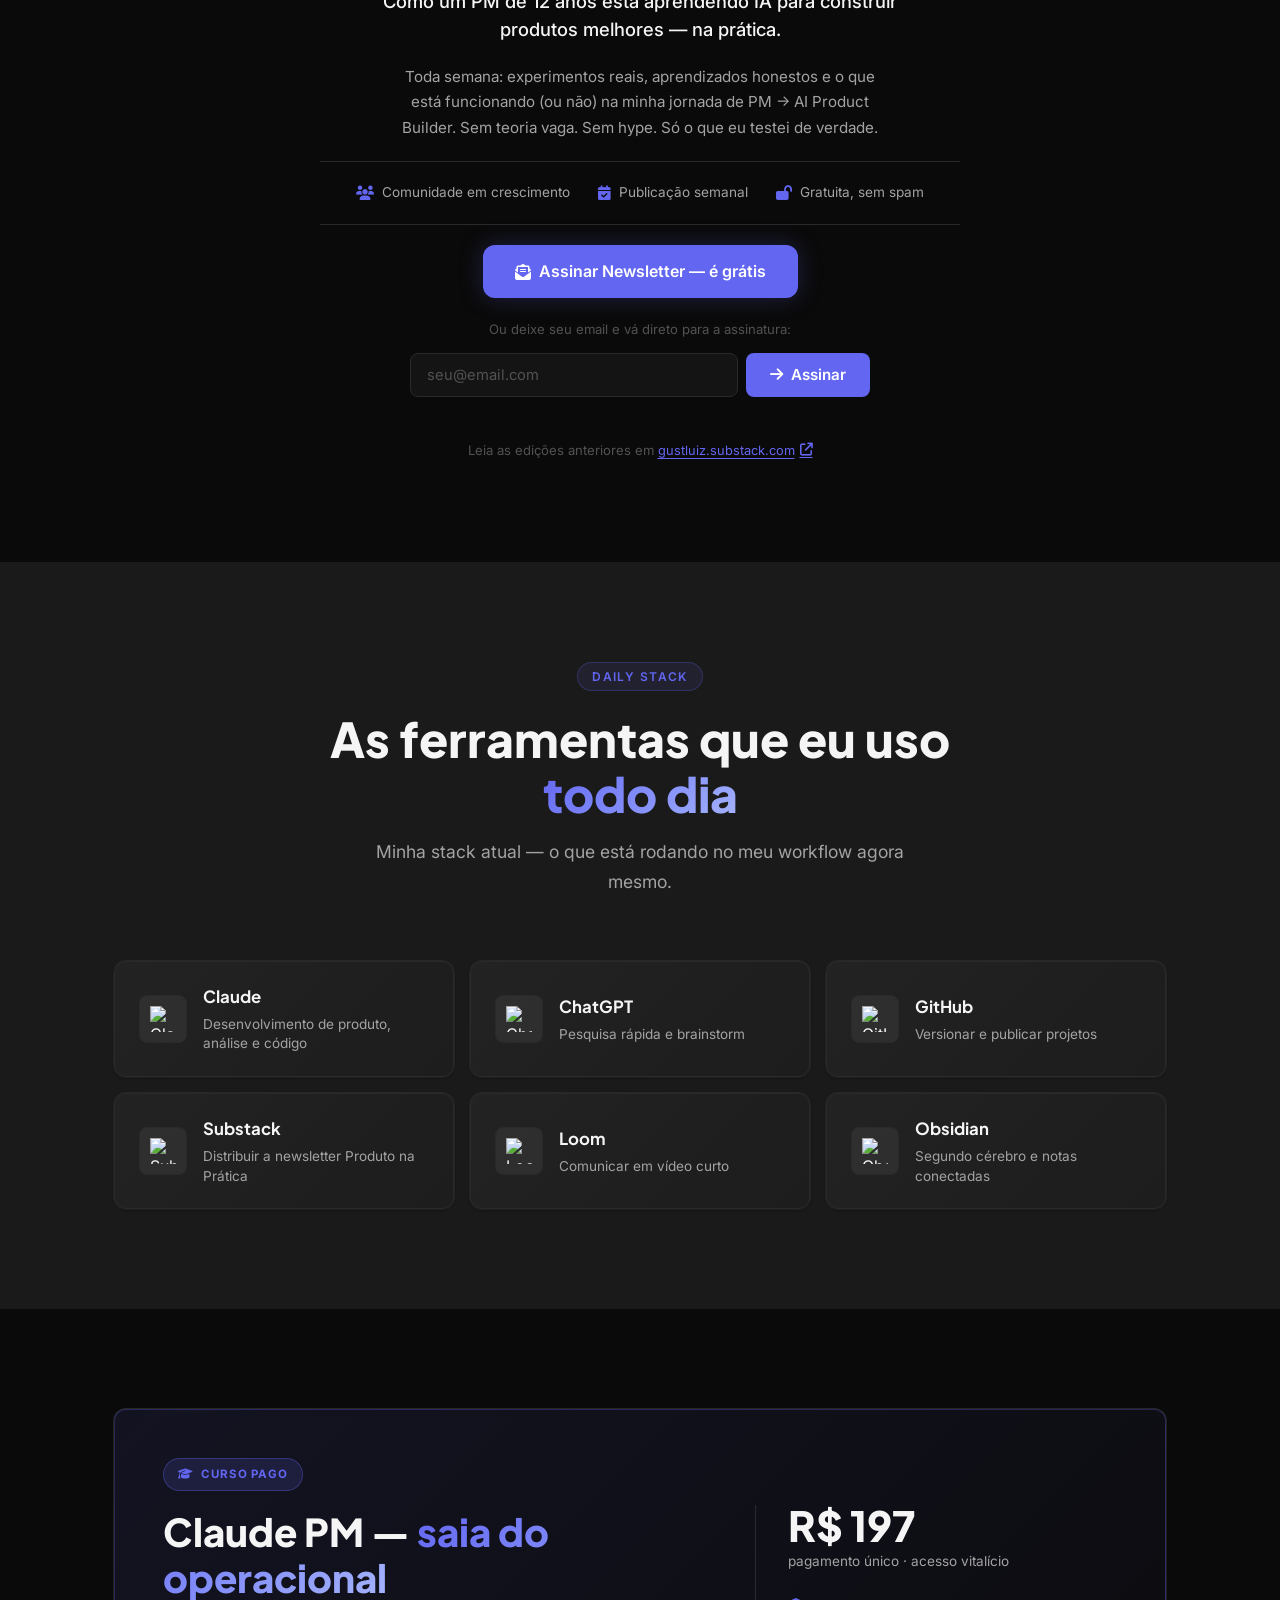
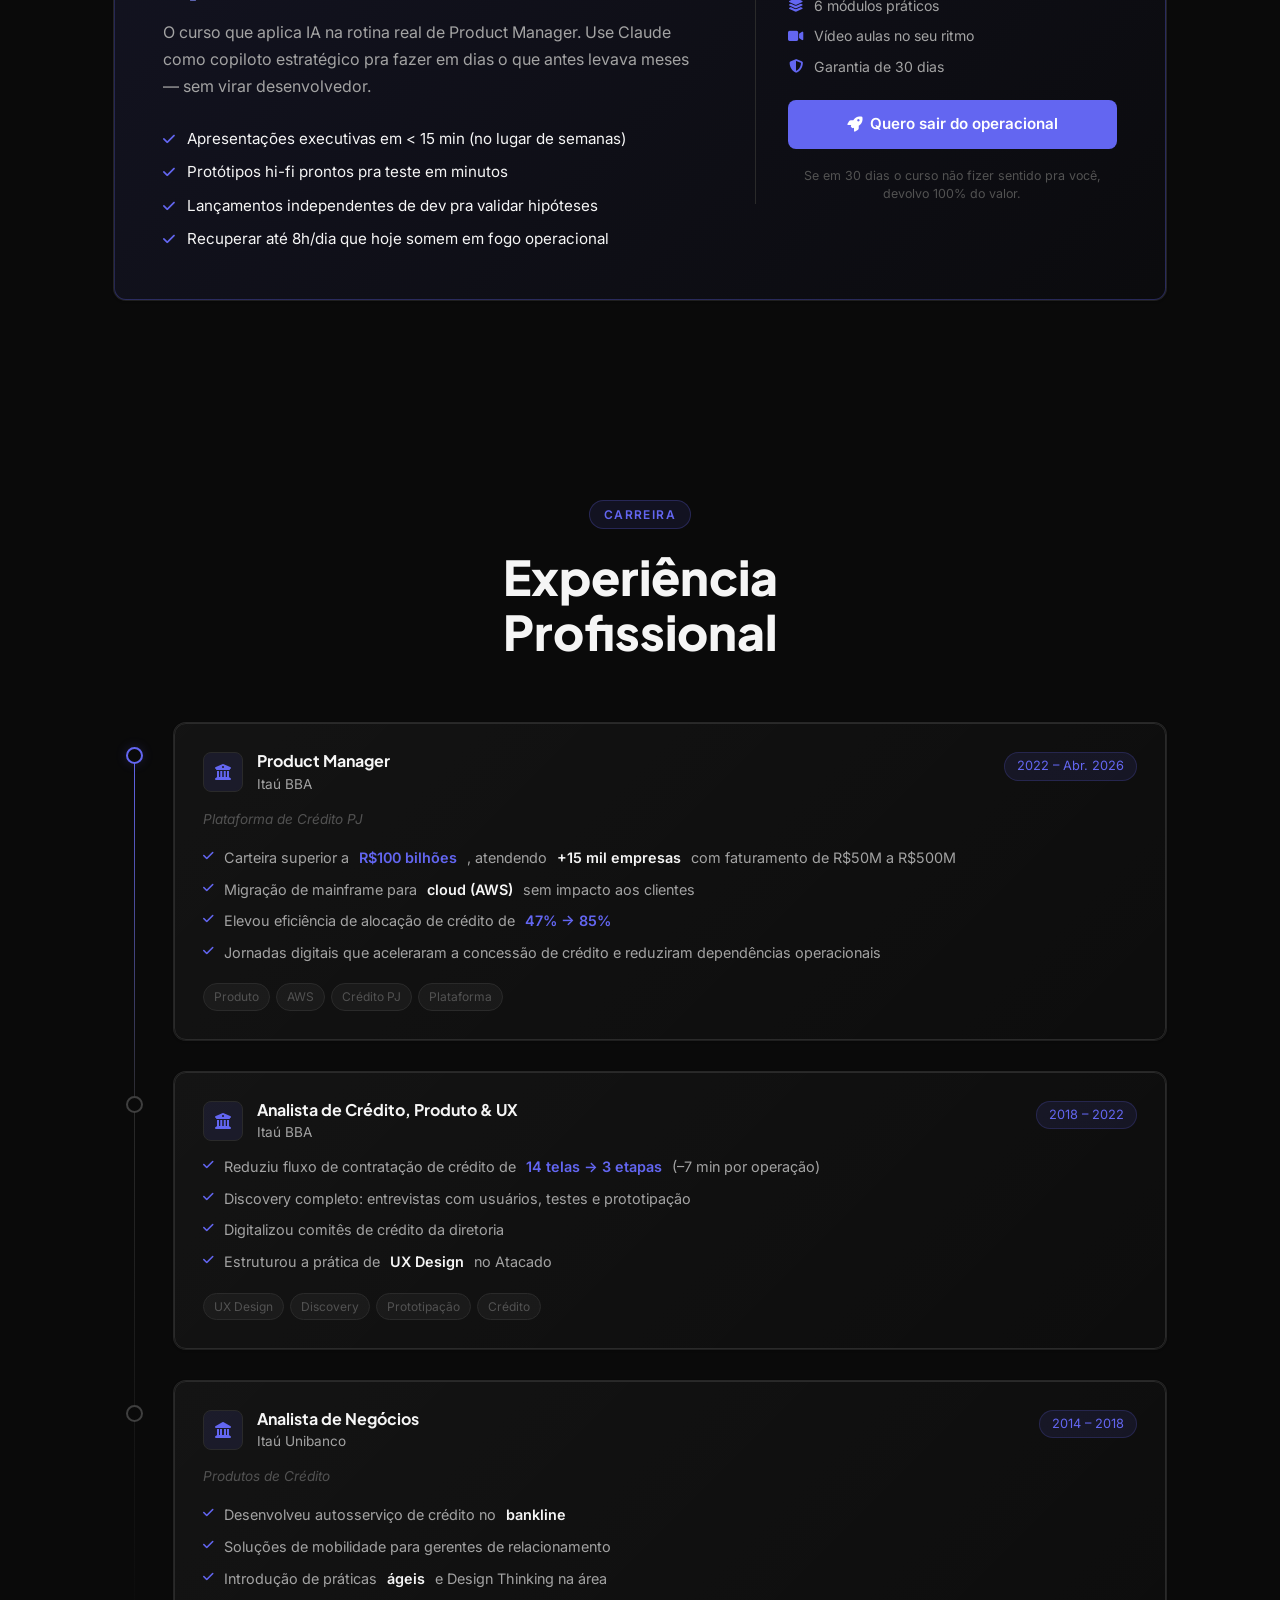
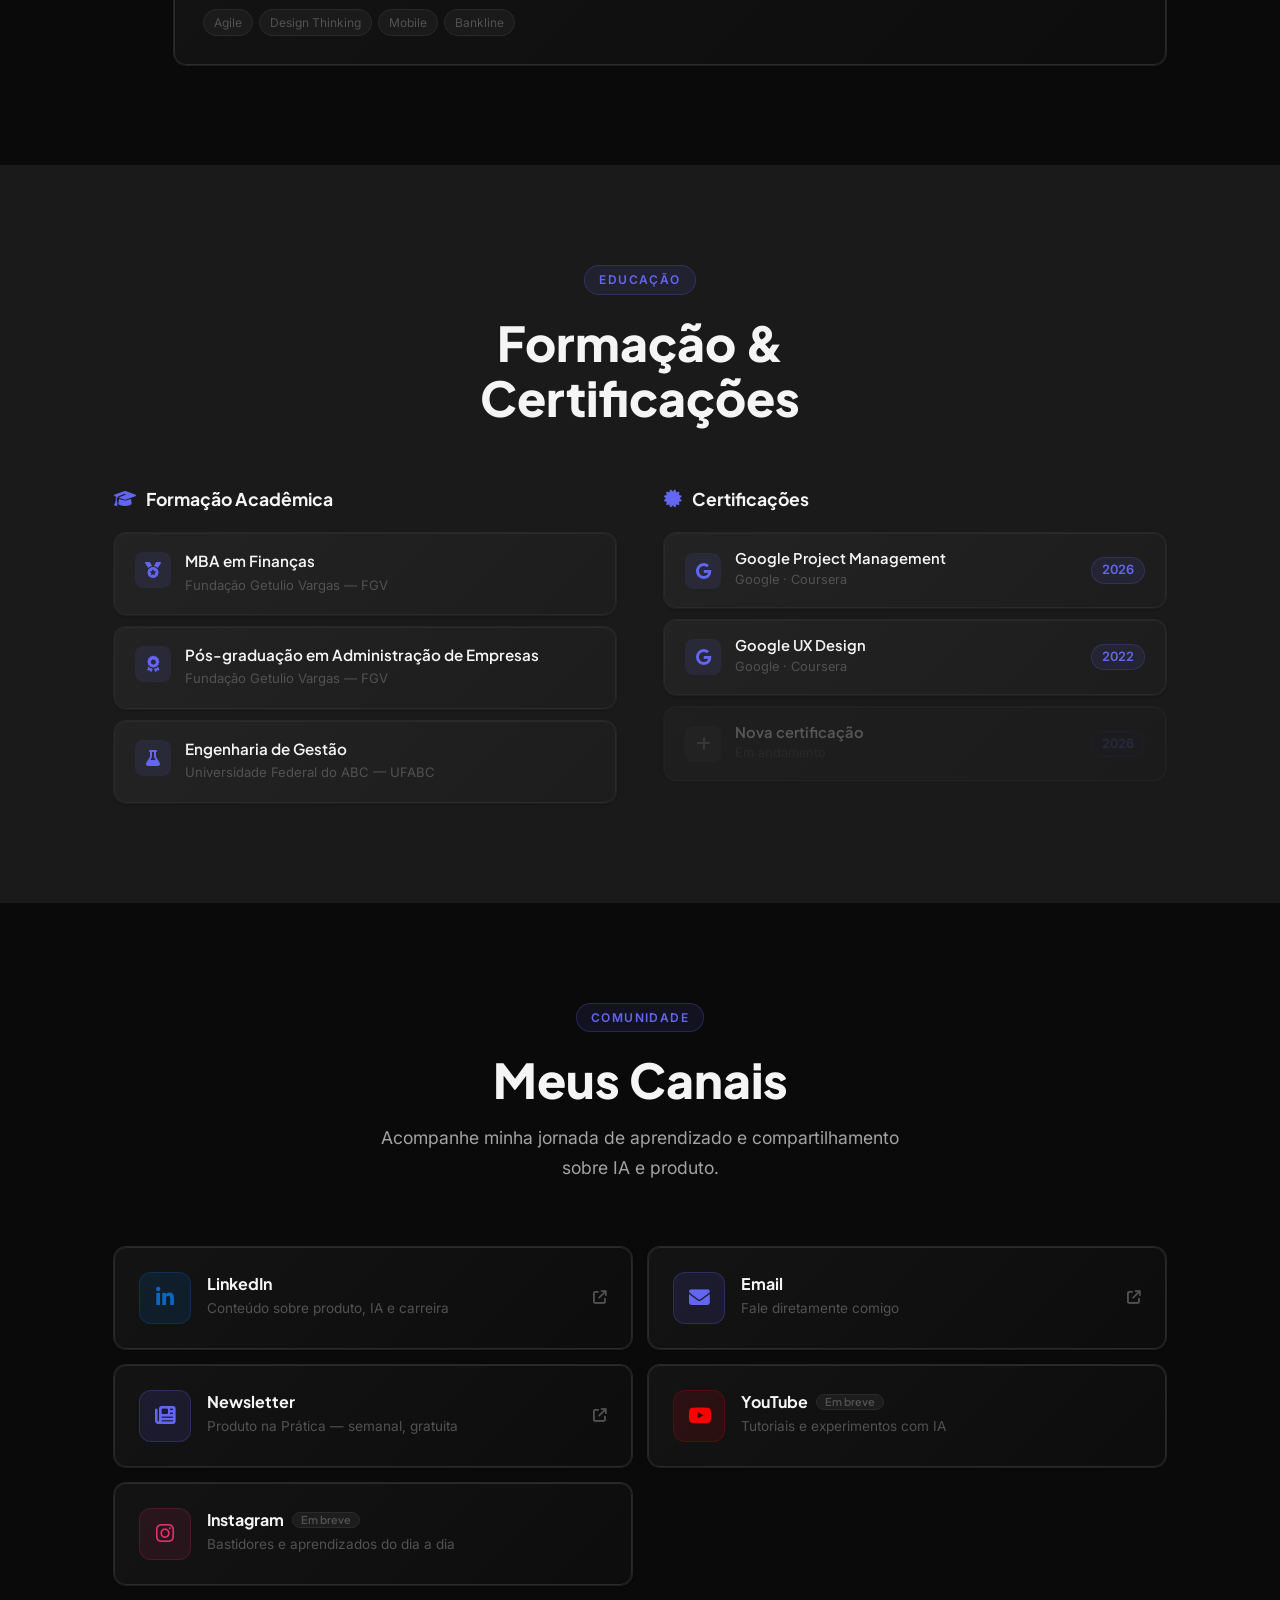
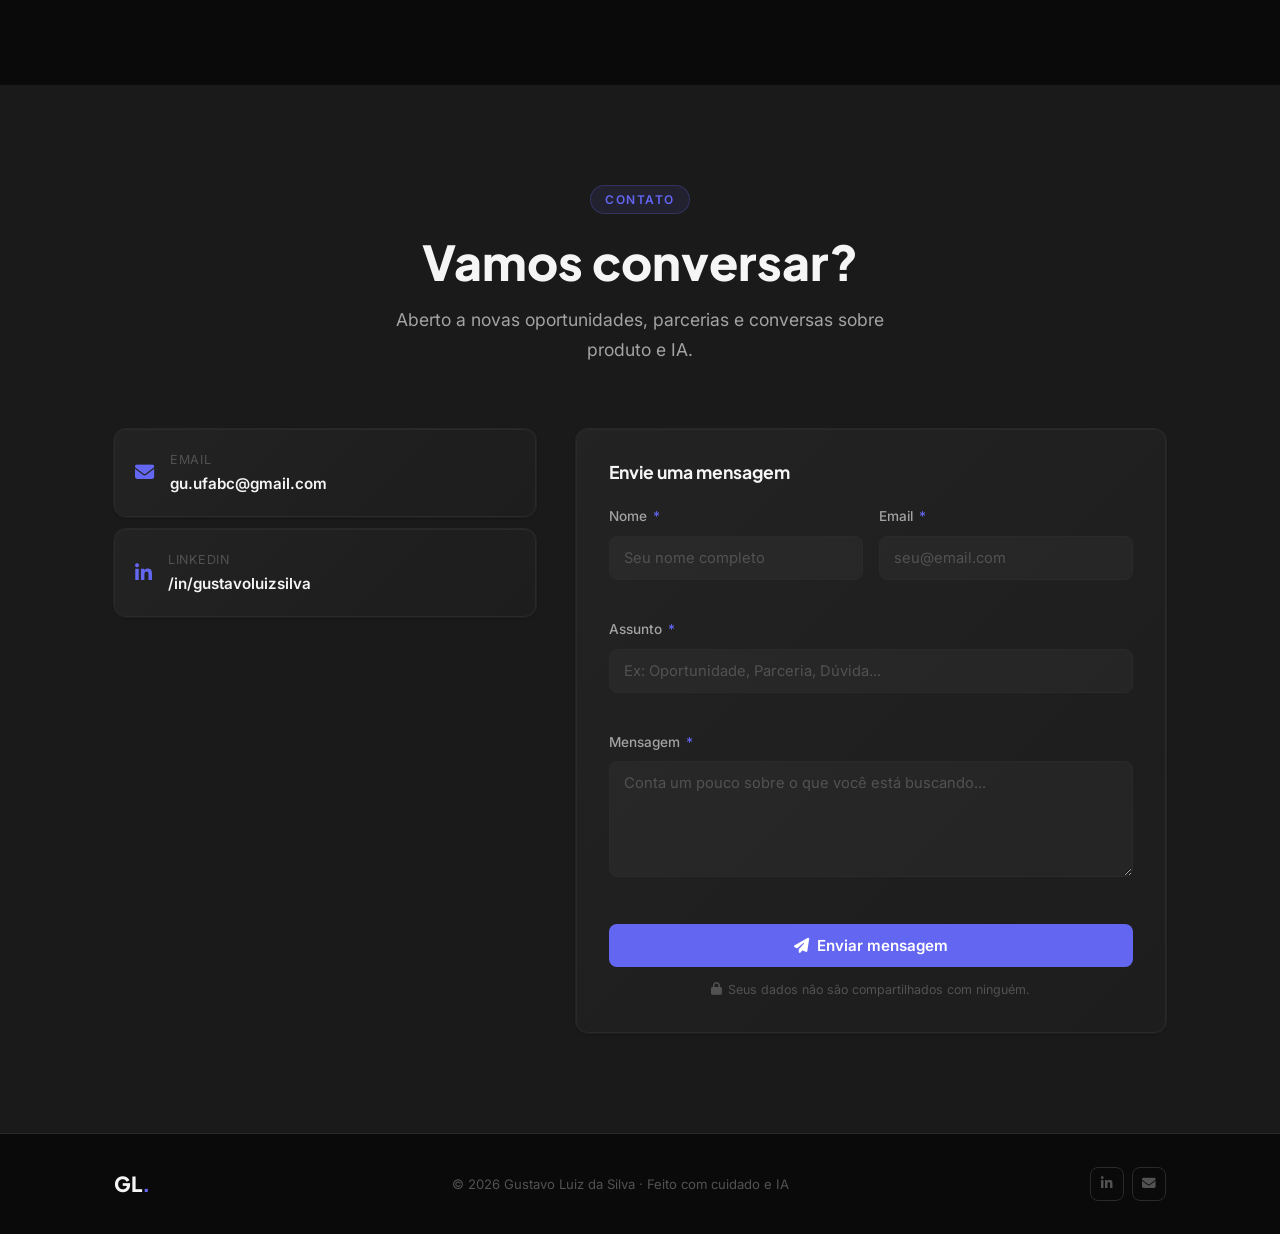
==== commit 81b8515f: "fix: trocar logo do ChatGPT pra Iconify (simpleicons removeu openai) cdn.simpleicons.org/openai reto" ====
--- a/index.html
+++ b/index.html
@@ -610,7 +610,7 @@
 
         <div class="stack-item glass-card">
           <div class="stack-icon">
-            <img src="https://cdn.simpleicons.org/openai/74AA9C" alt="ChatGPT" loading="lazy" />
+            <img src="https://api.iconify.design/simple-icons:openai.svg?color=%2374AA9C" alt="ChatGPT" loading="lazy" />
           </div>
           <div class="stack-info">
             <span class="stack-name">ChatGPT</span>
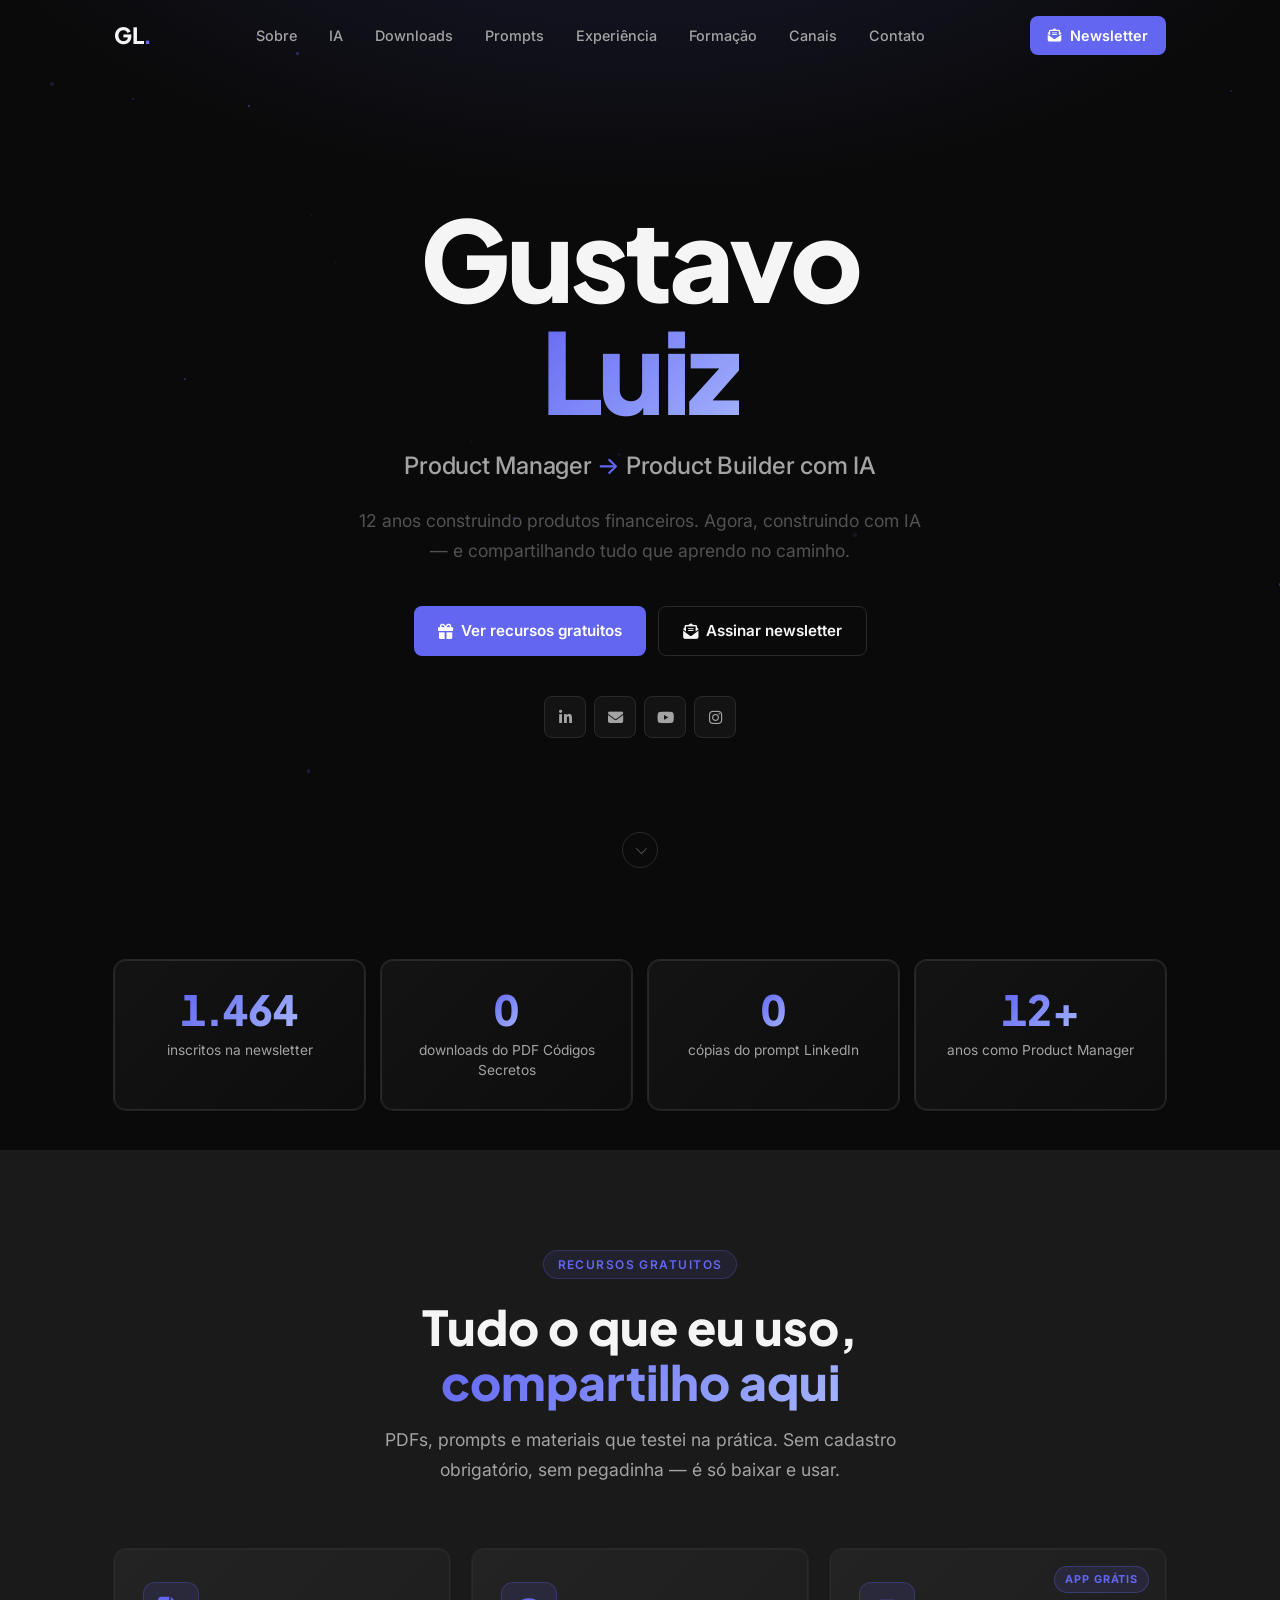
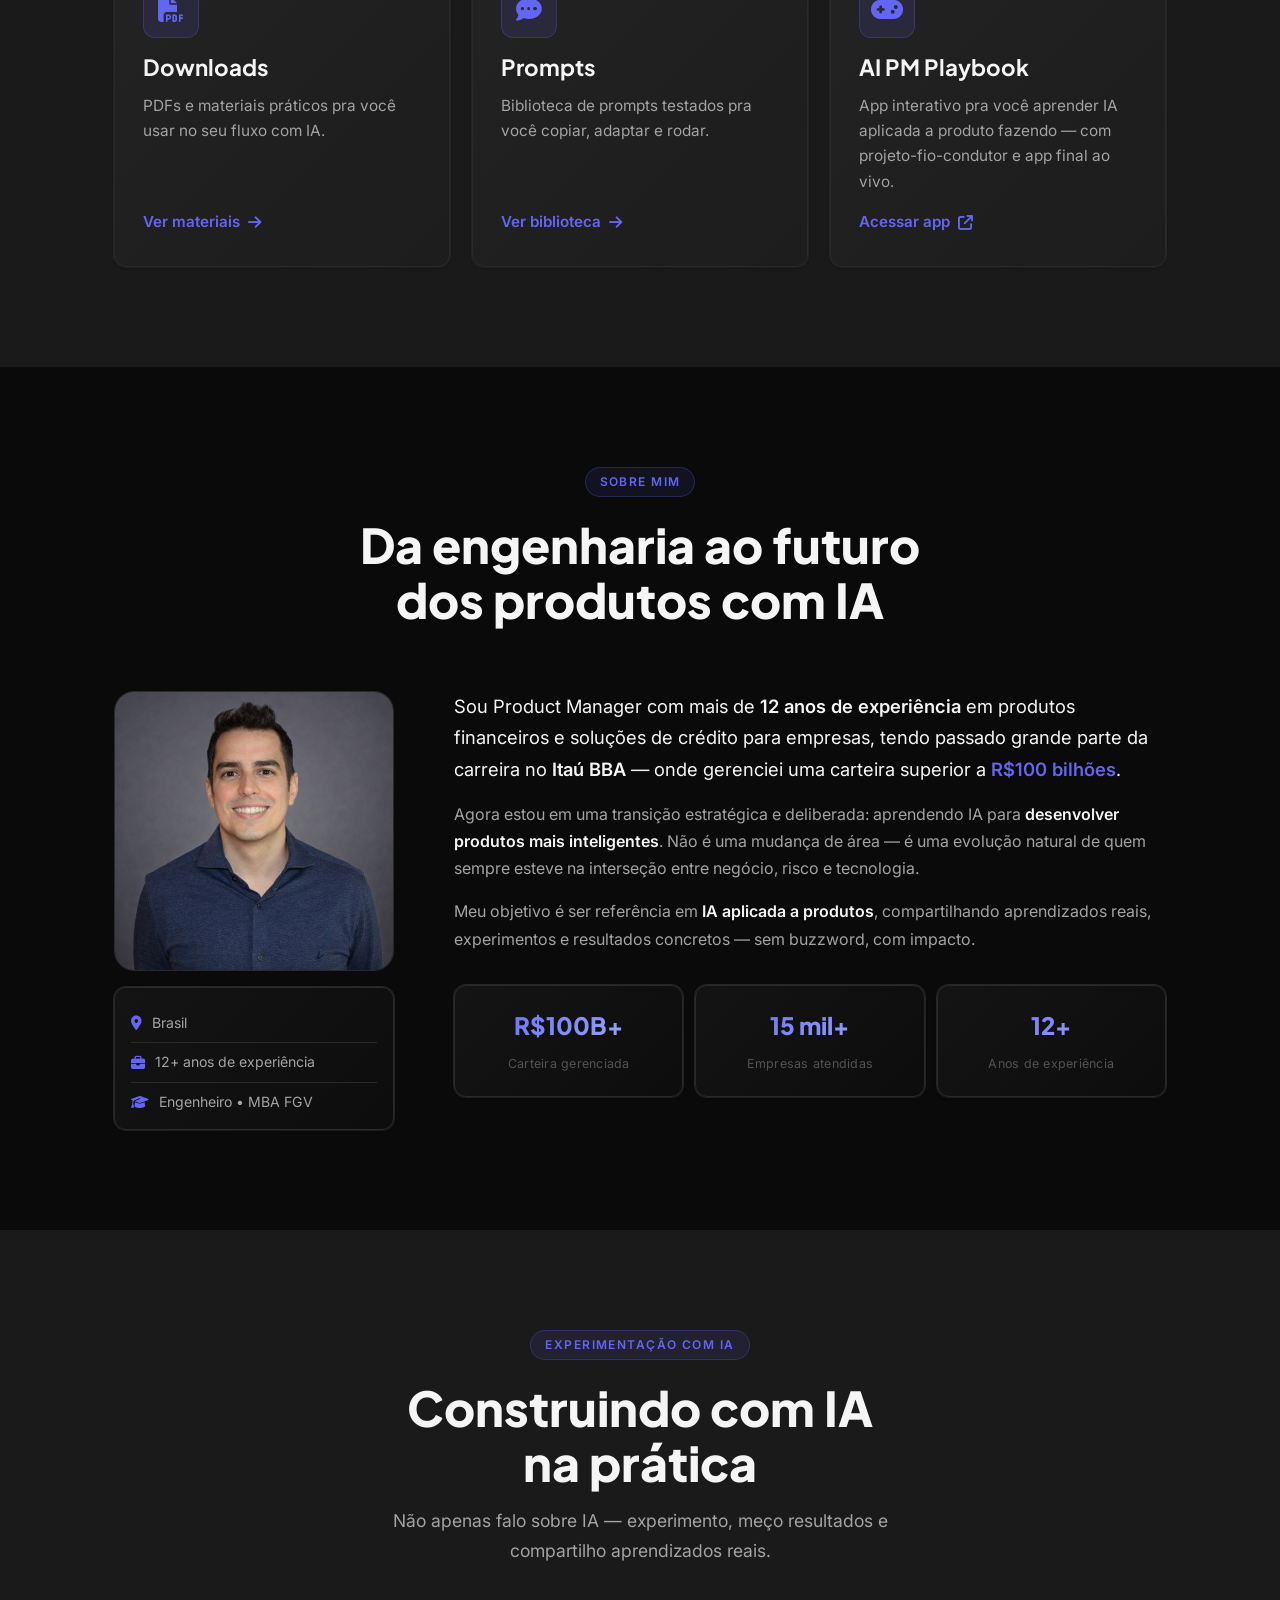
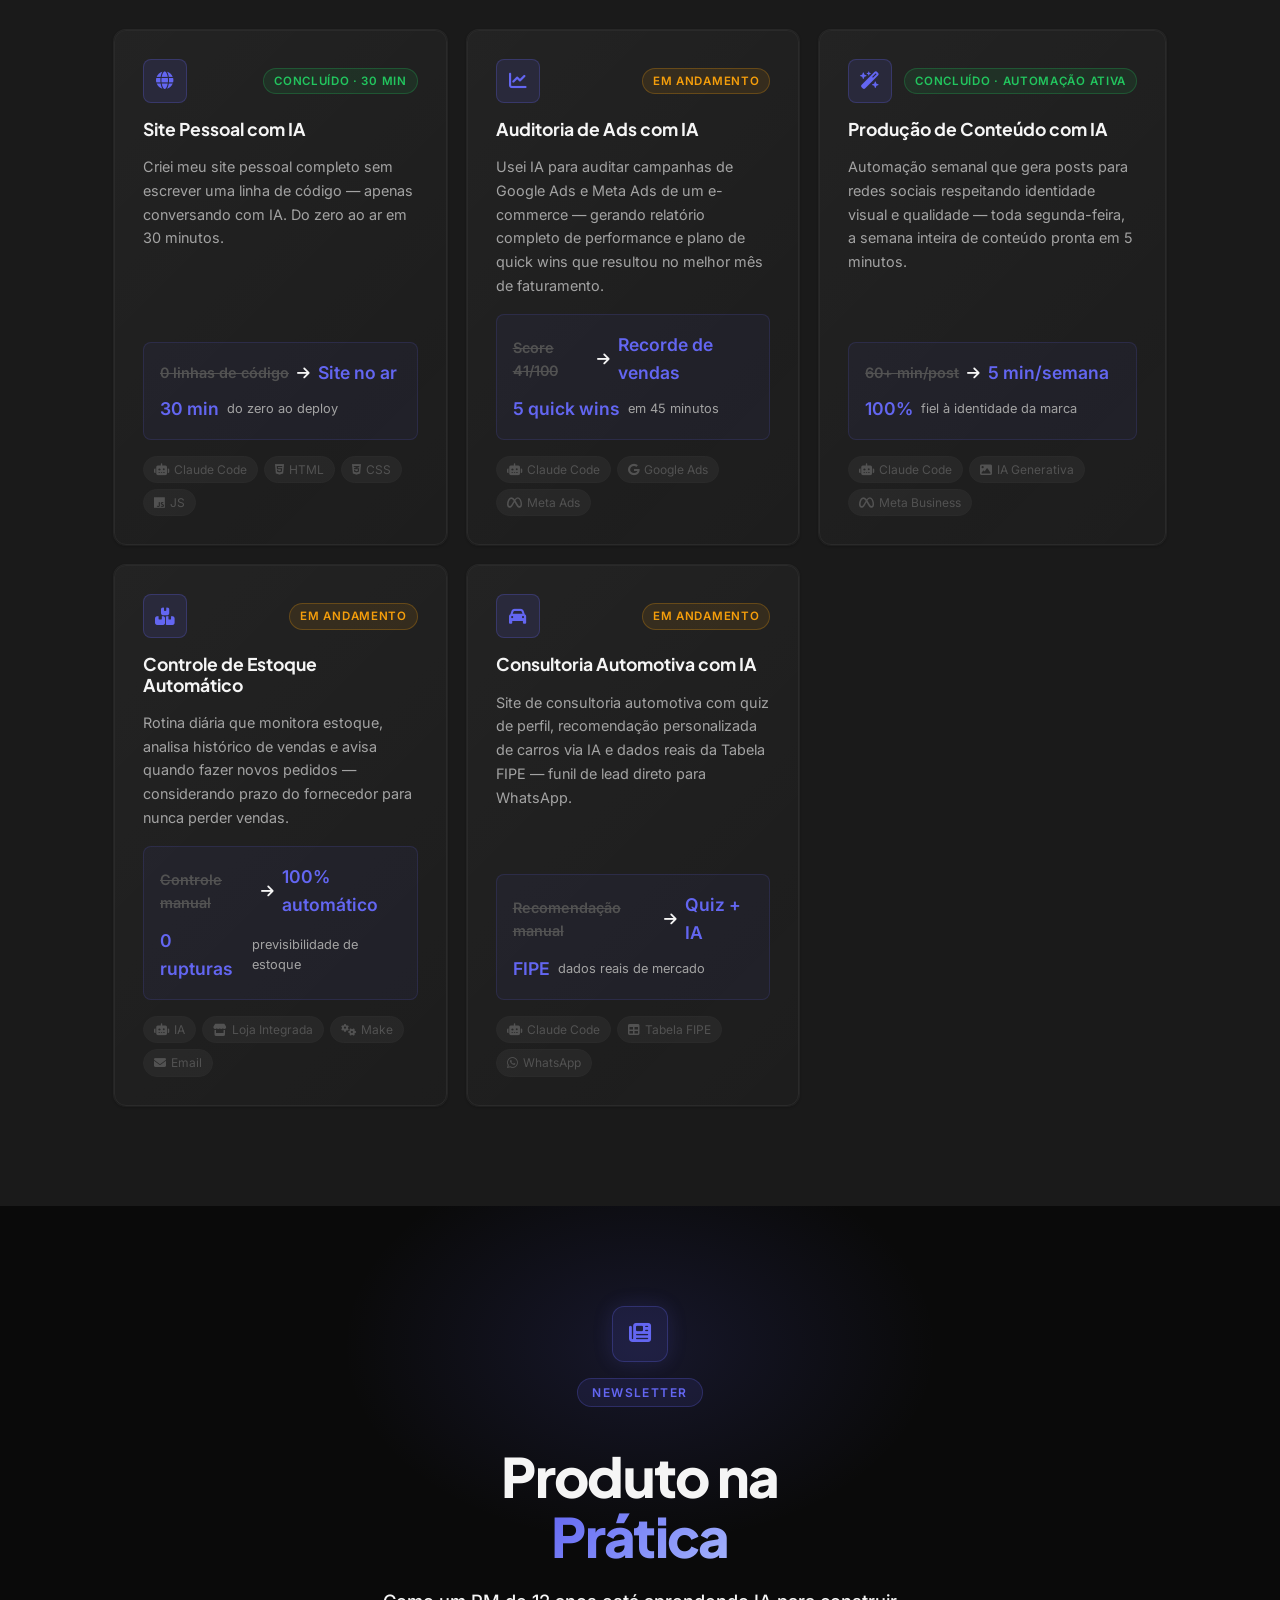
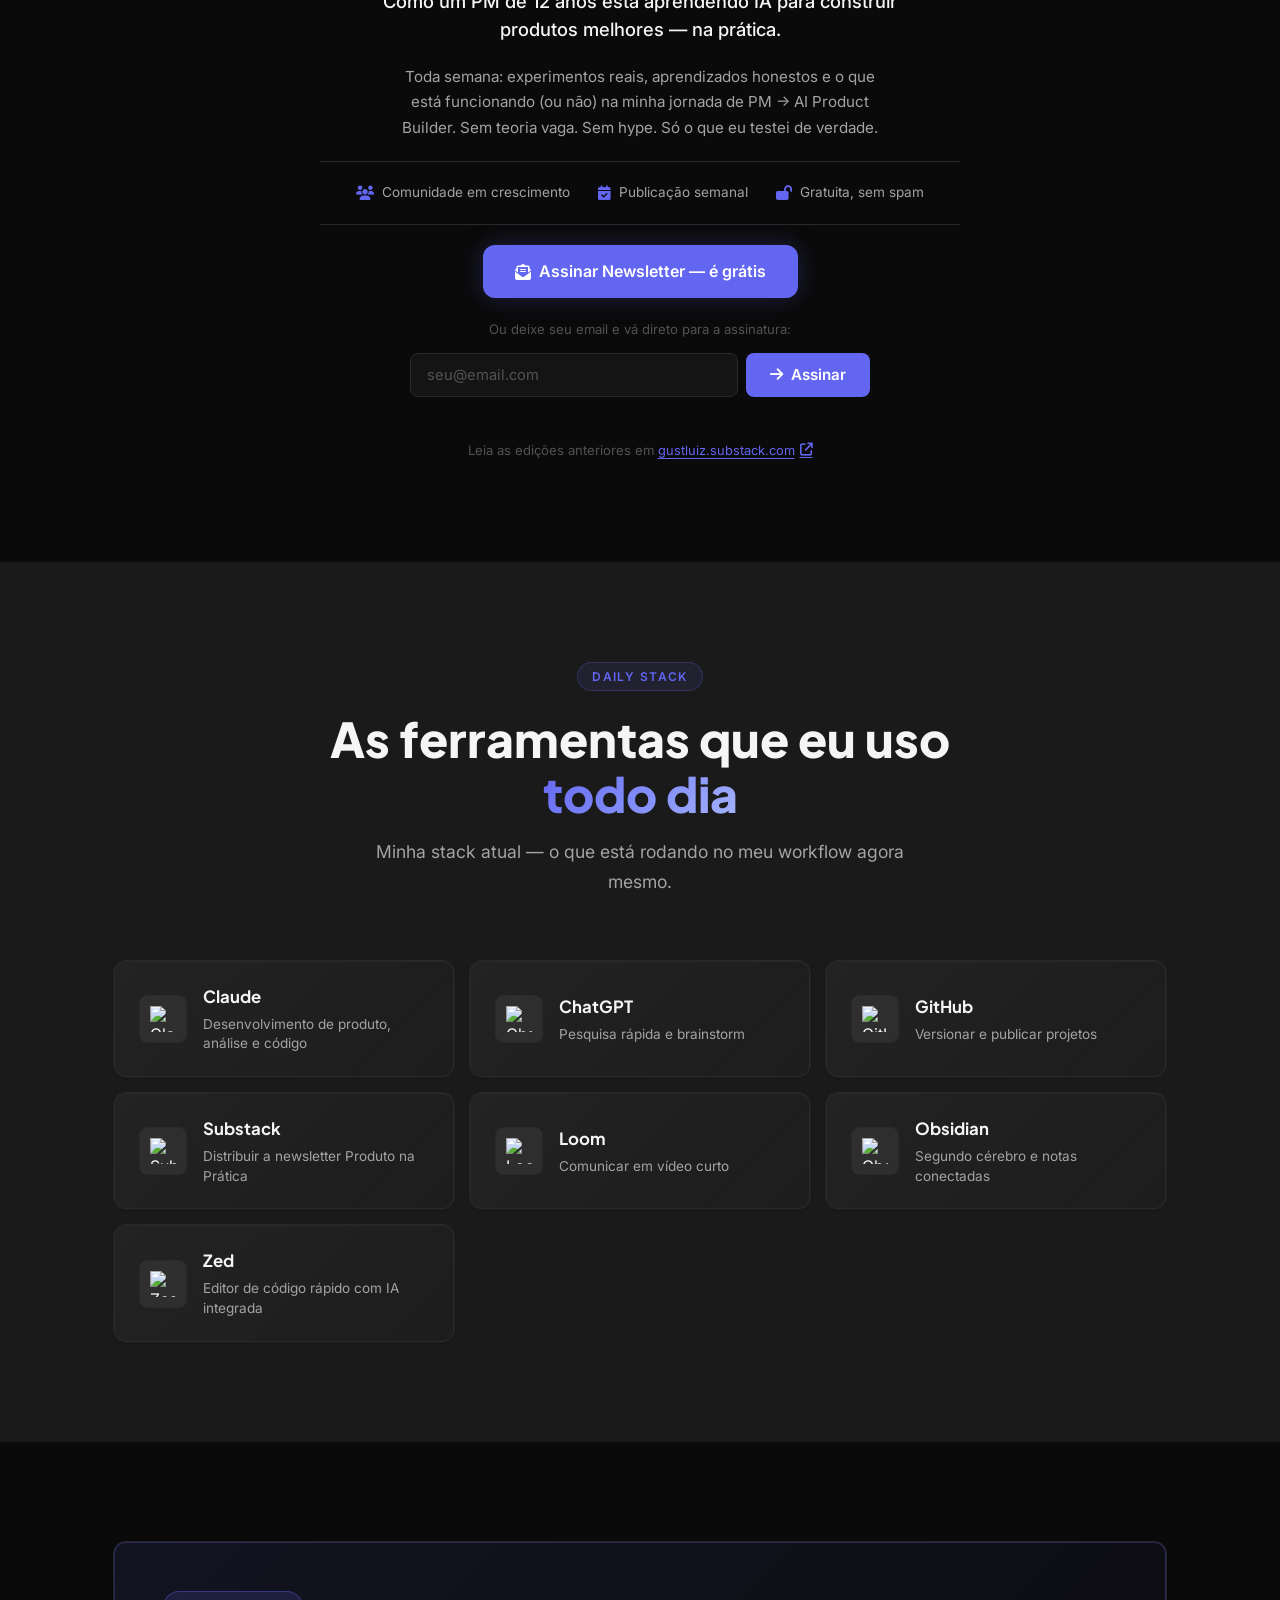
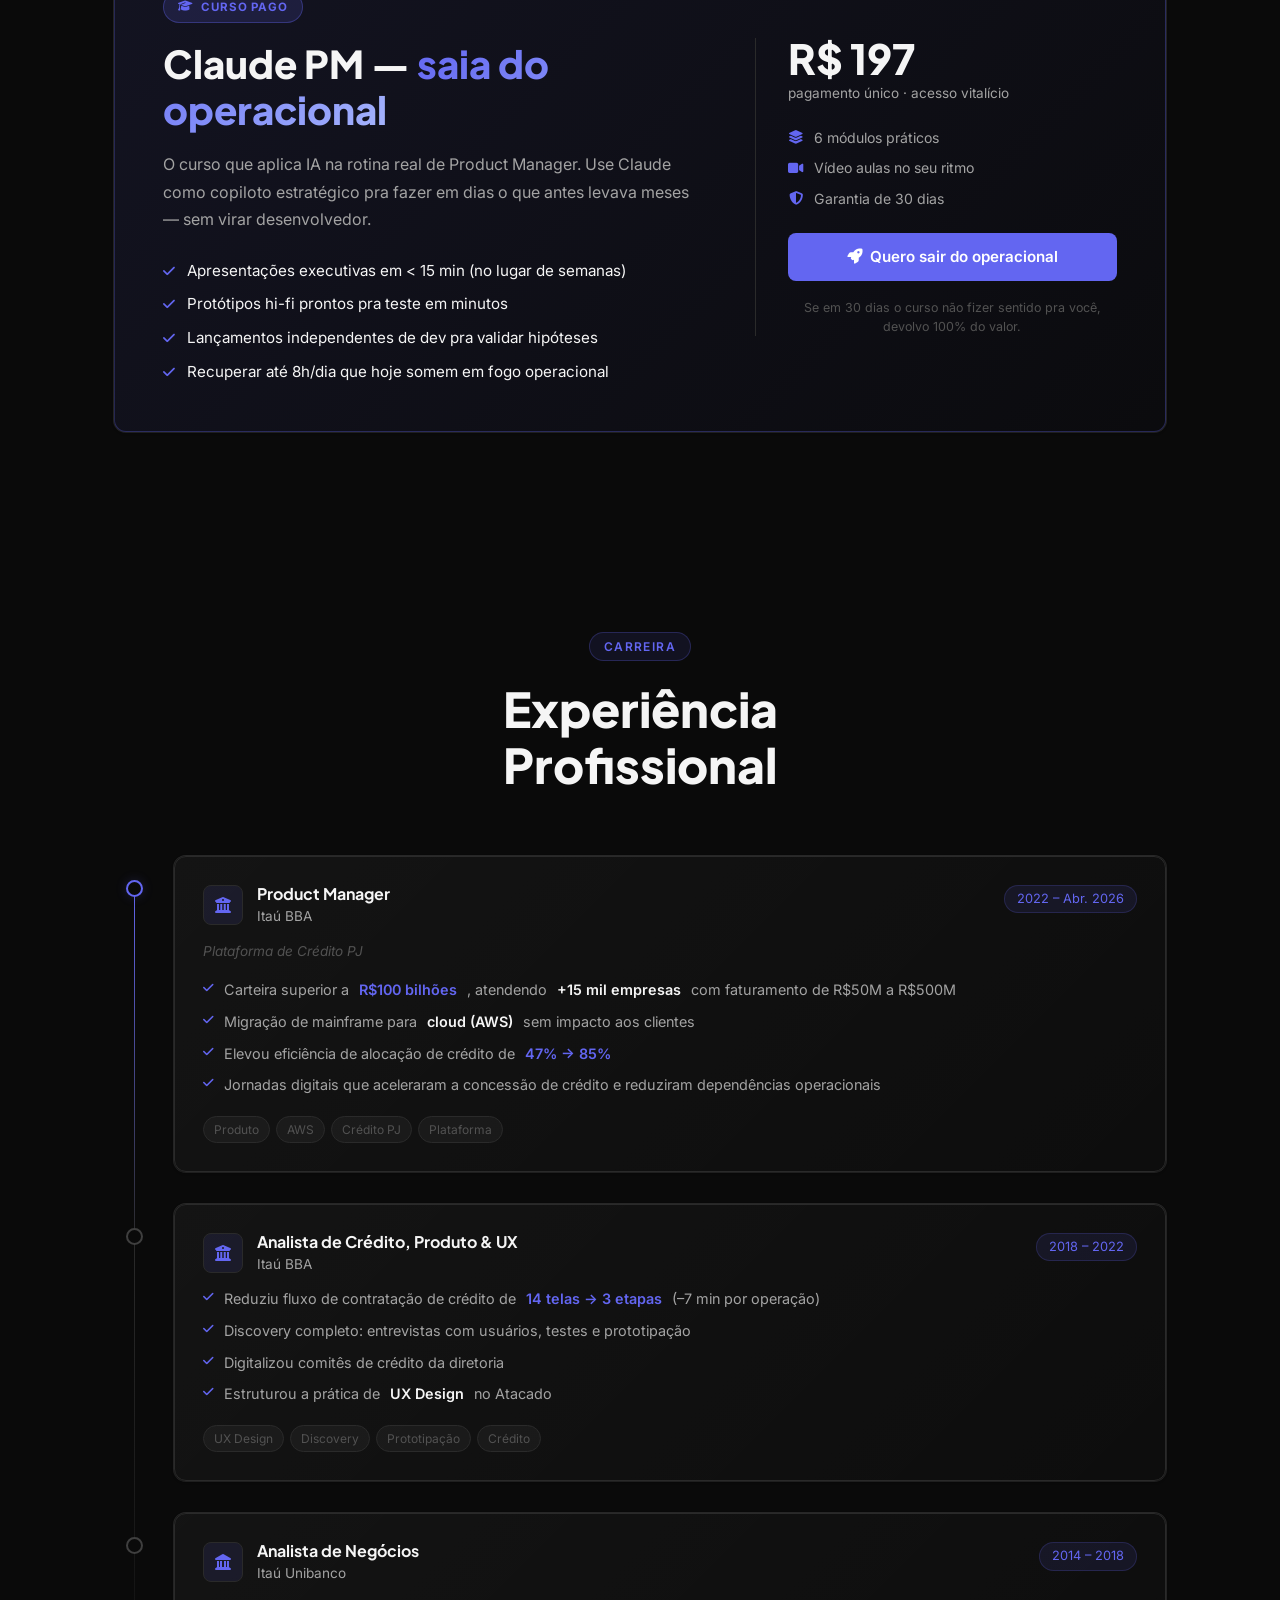
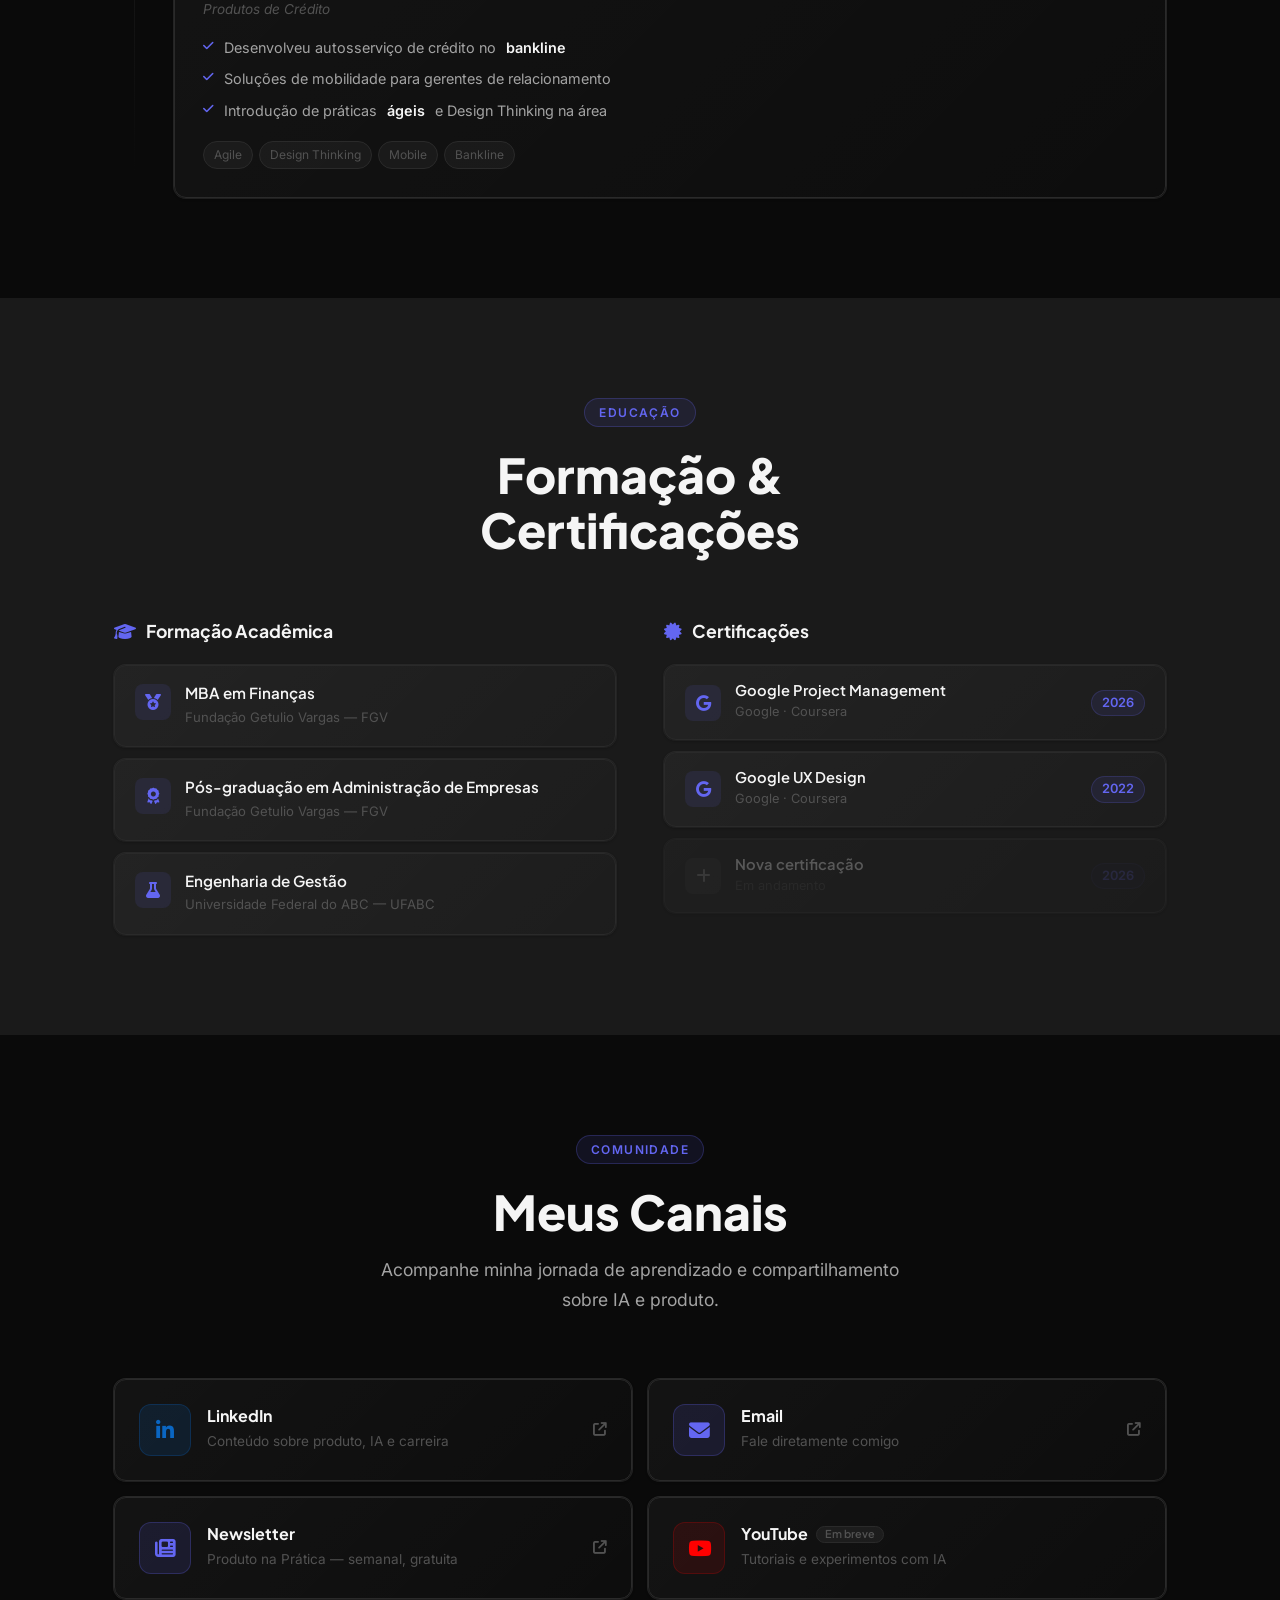
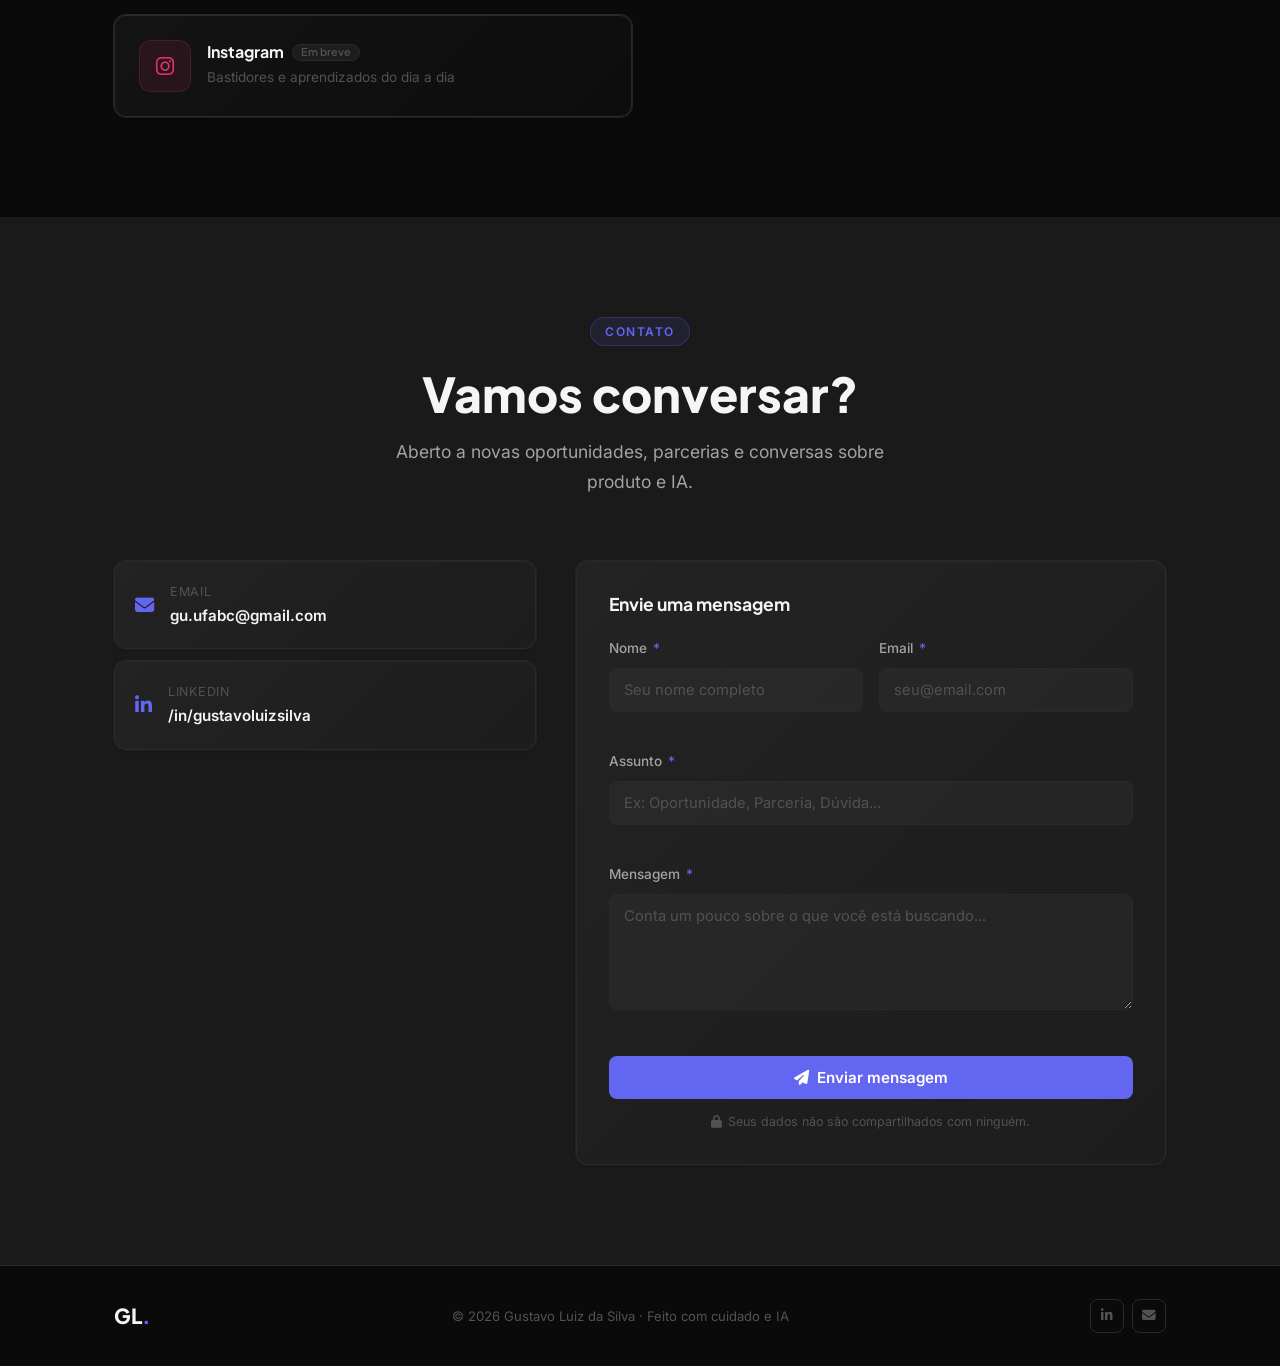
==== commit 78789b65: "daily stack: adicionar Zed (7a ferramenta) Editor de codigo rapido com IA integrada — logo oficial v" ====
--- a/index.html
+++ b/index.html
@@ -655,6 +655,16 @@
           <div class="stack-info">
             <span class="stack-name">Obsidian</span>
             <span class="stack-use">Segundo cérebro e notas conectadas</span>
+          </div>
+        </div>
+
+        <div class="stack-item glass-card">
+          <div class="stack-icon">
+            <img src="https://cdn.simpleicons.org/zedindustries/084CCD" alt="Zed" loading="lazy" />
+          </div>
+          <div class="stack-info">
+            <span class="stack-name">Zed</span>
+            <span class="stack-use">Editor de código rápido com IA integrada</span>
           </div>
         </div>
       </div>
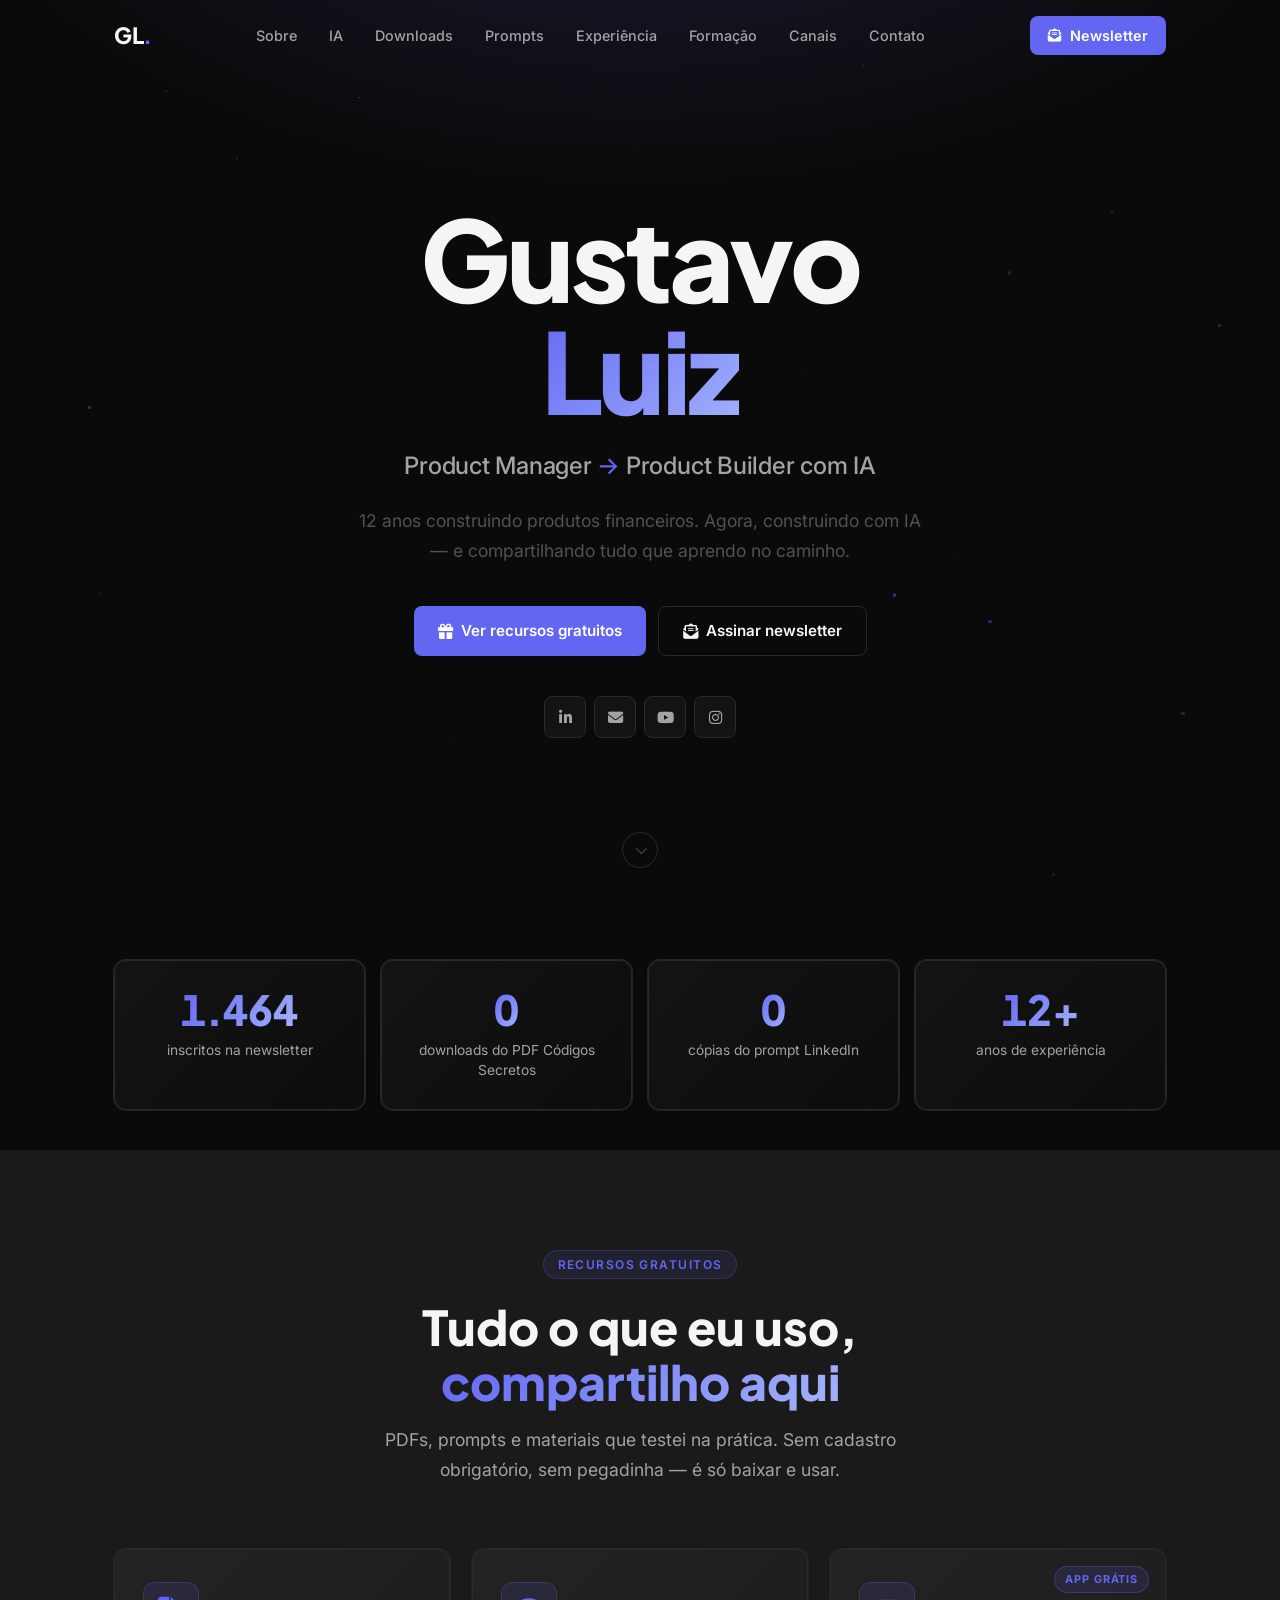
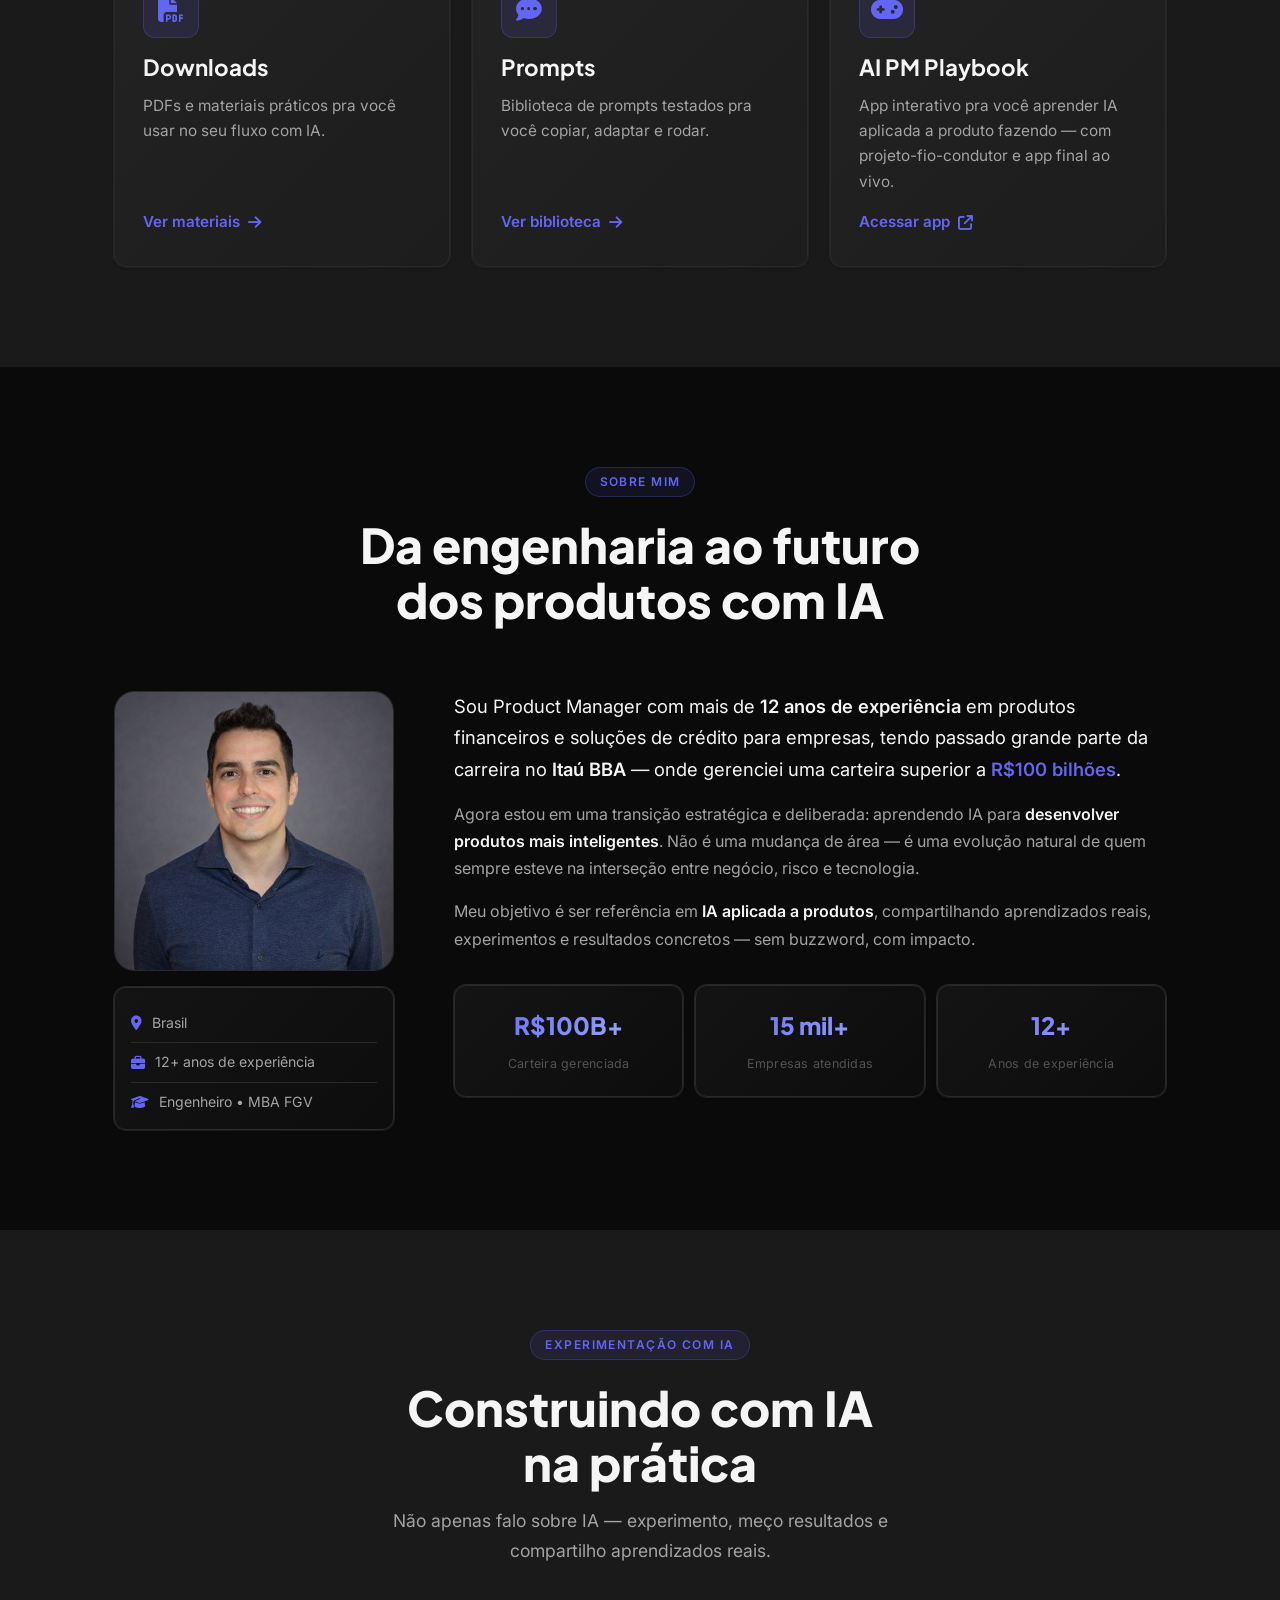
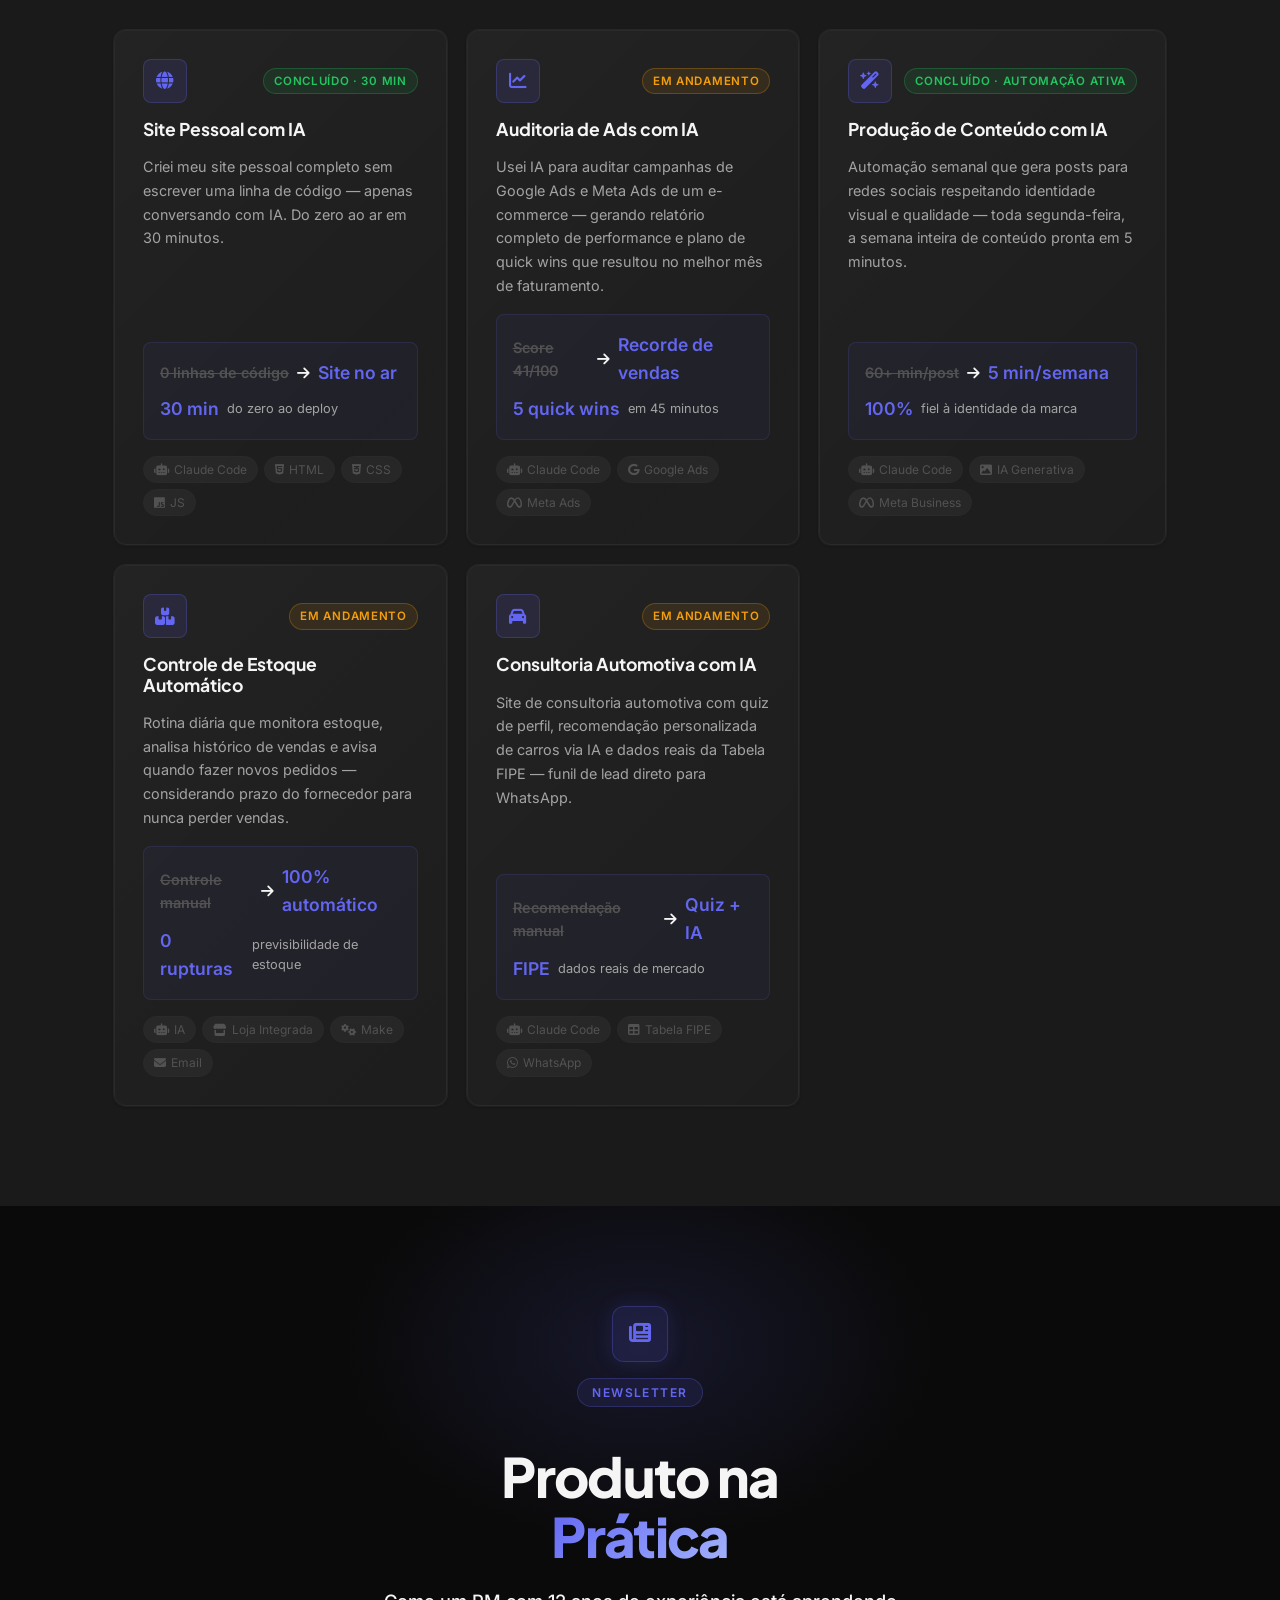
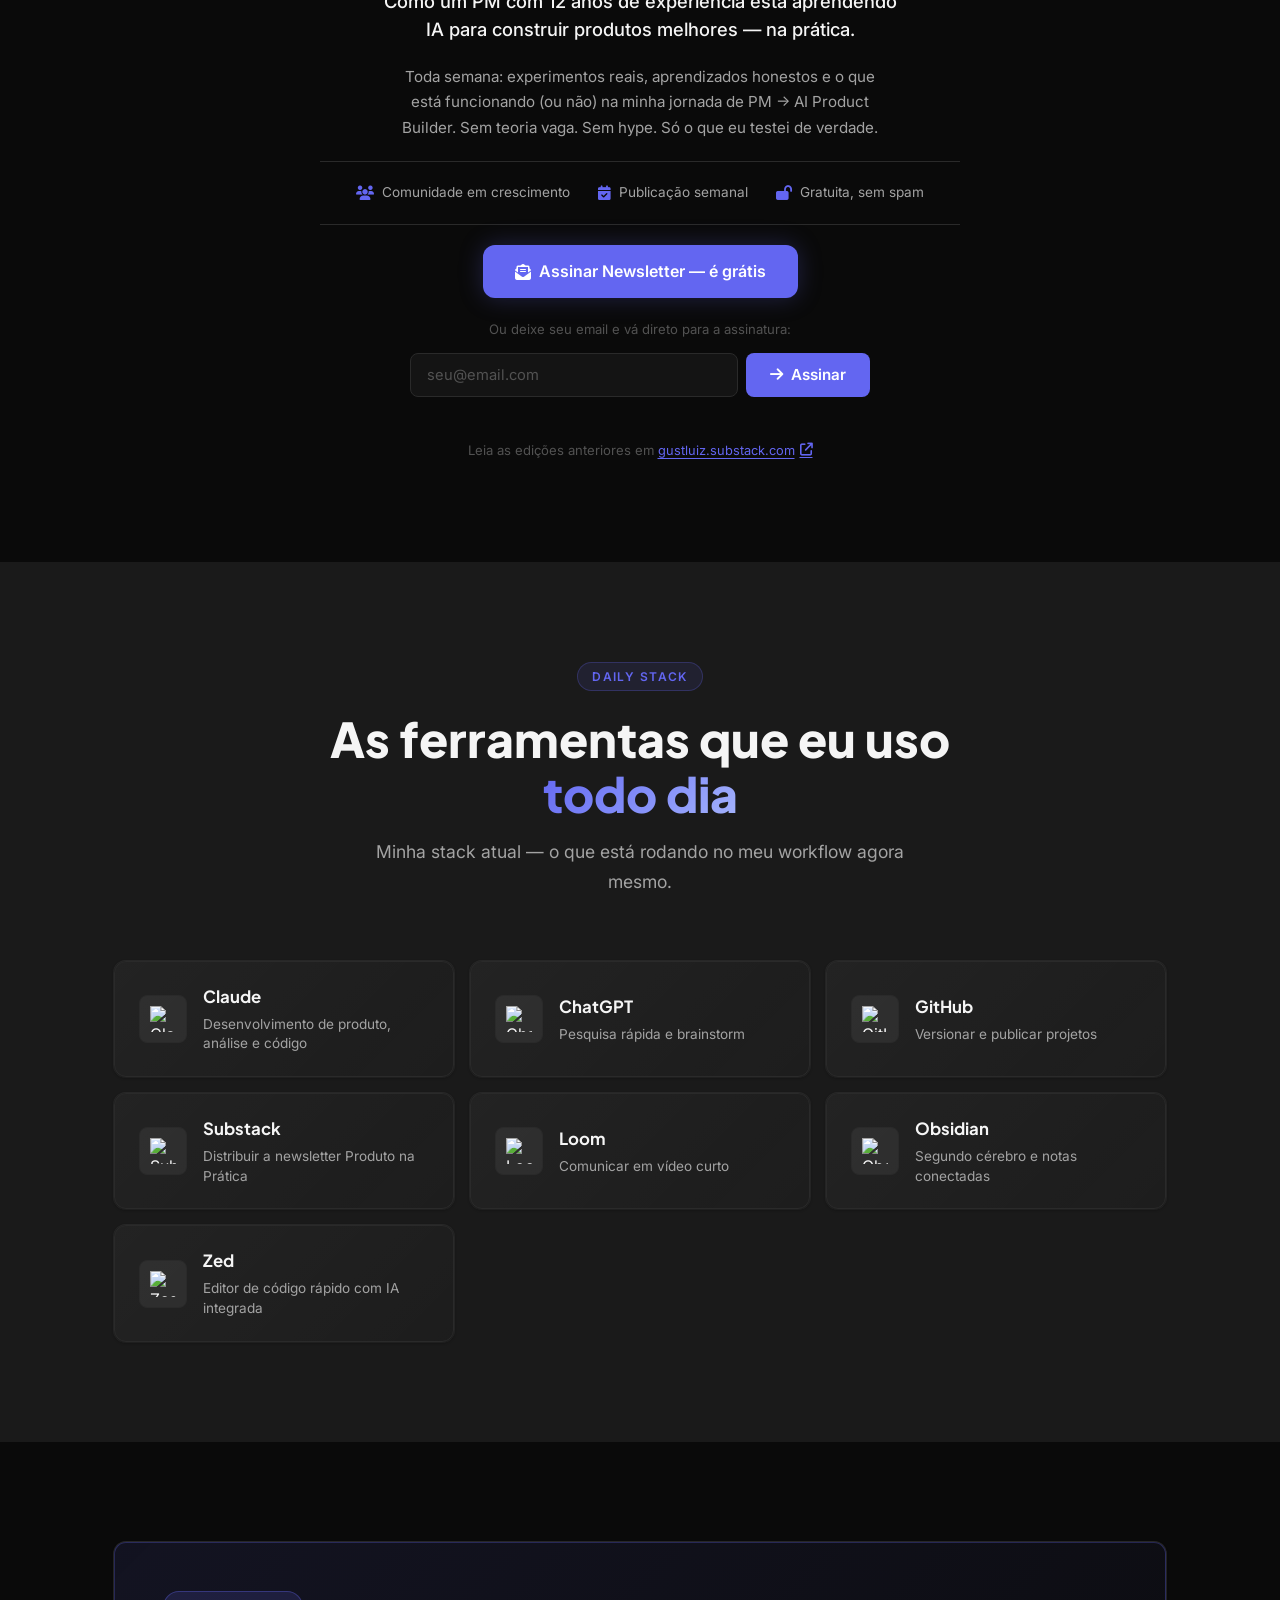
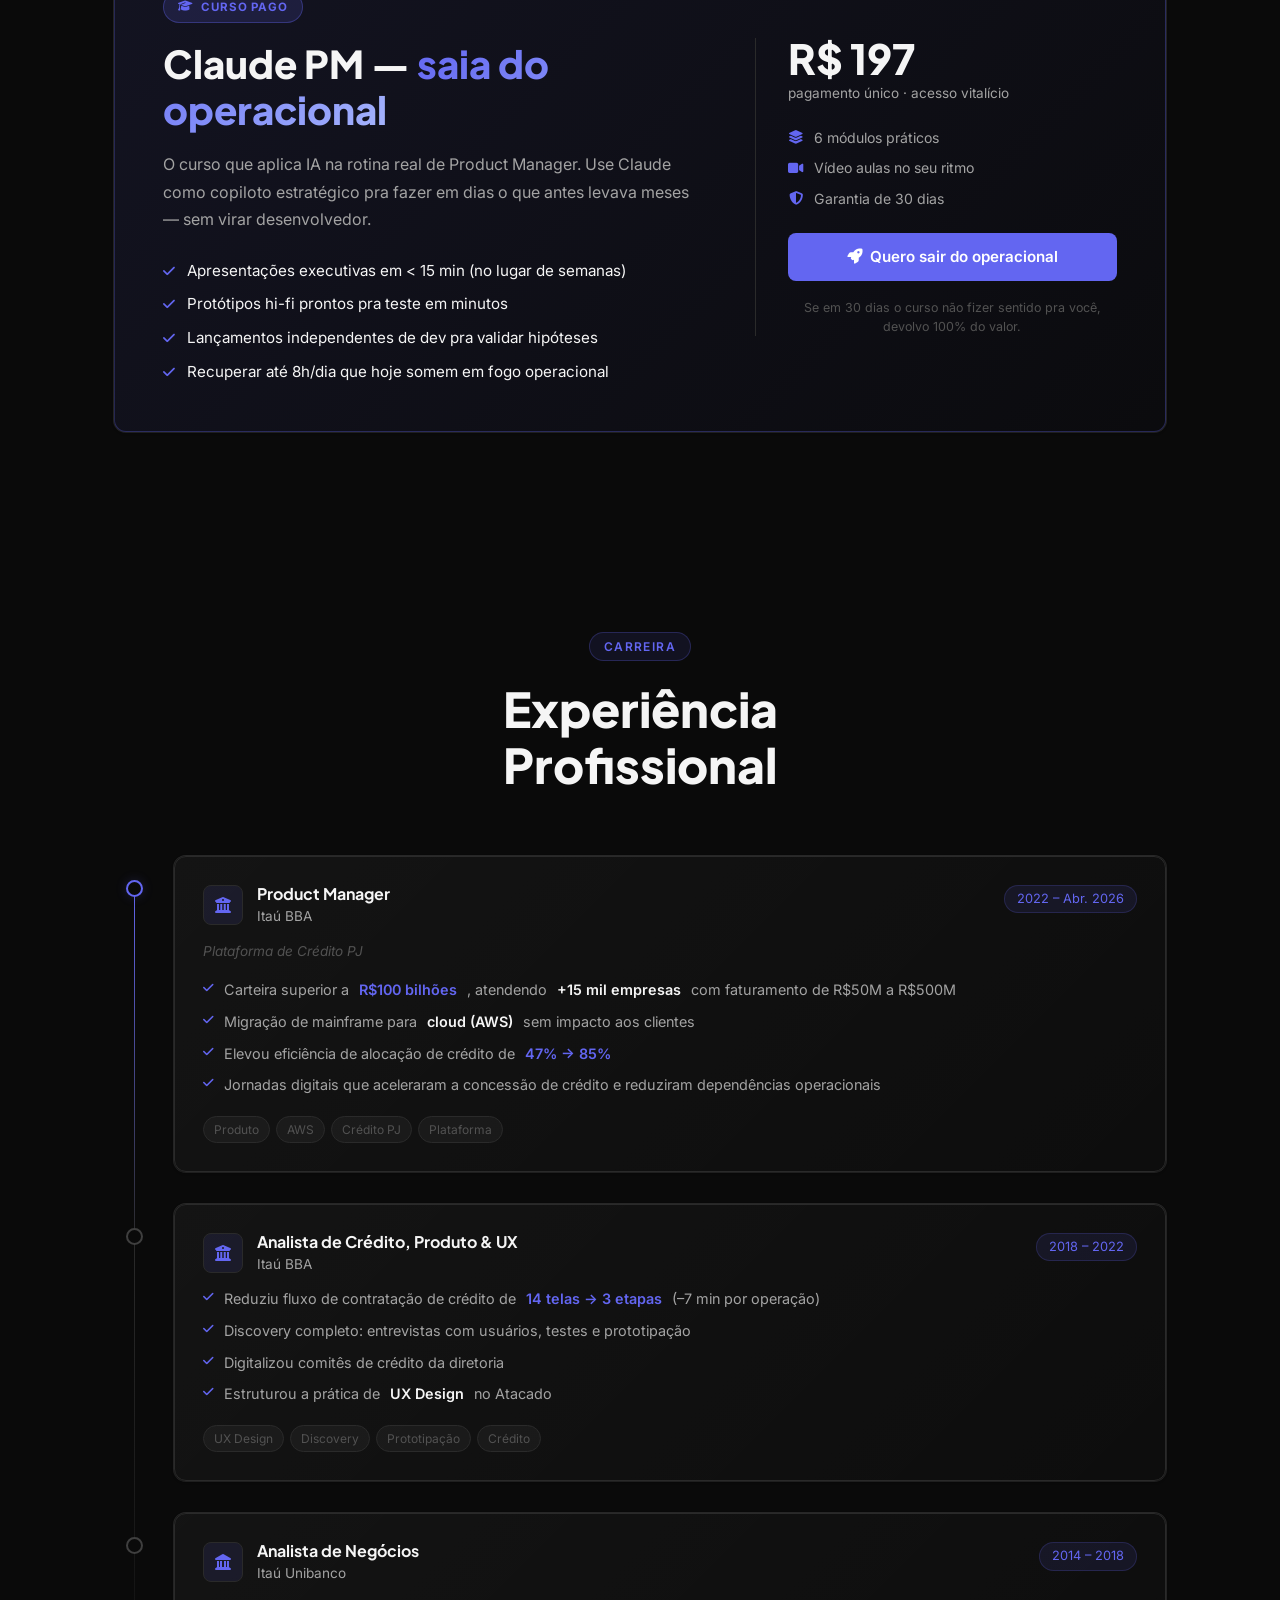
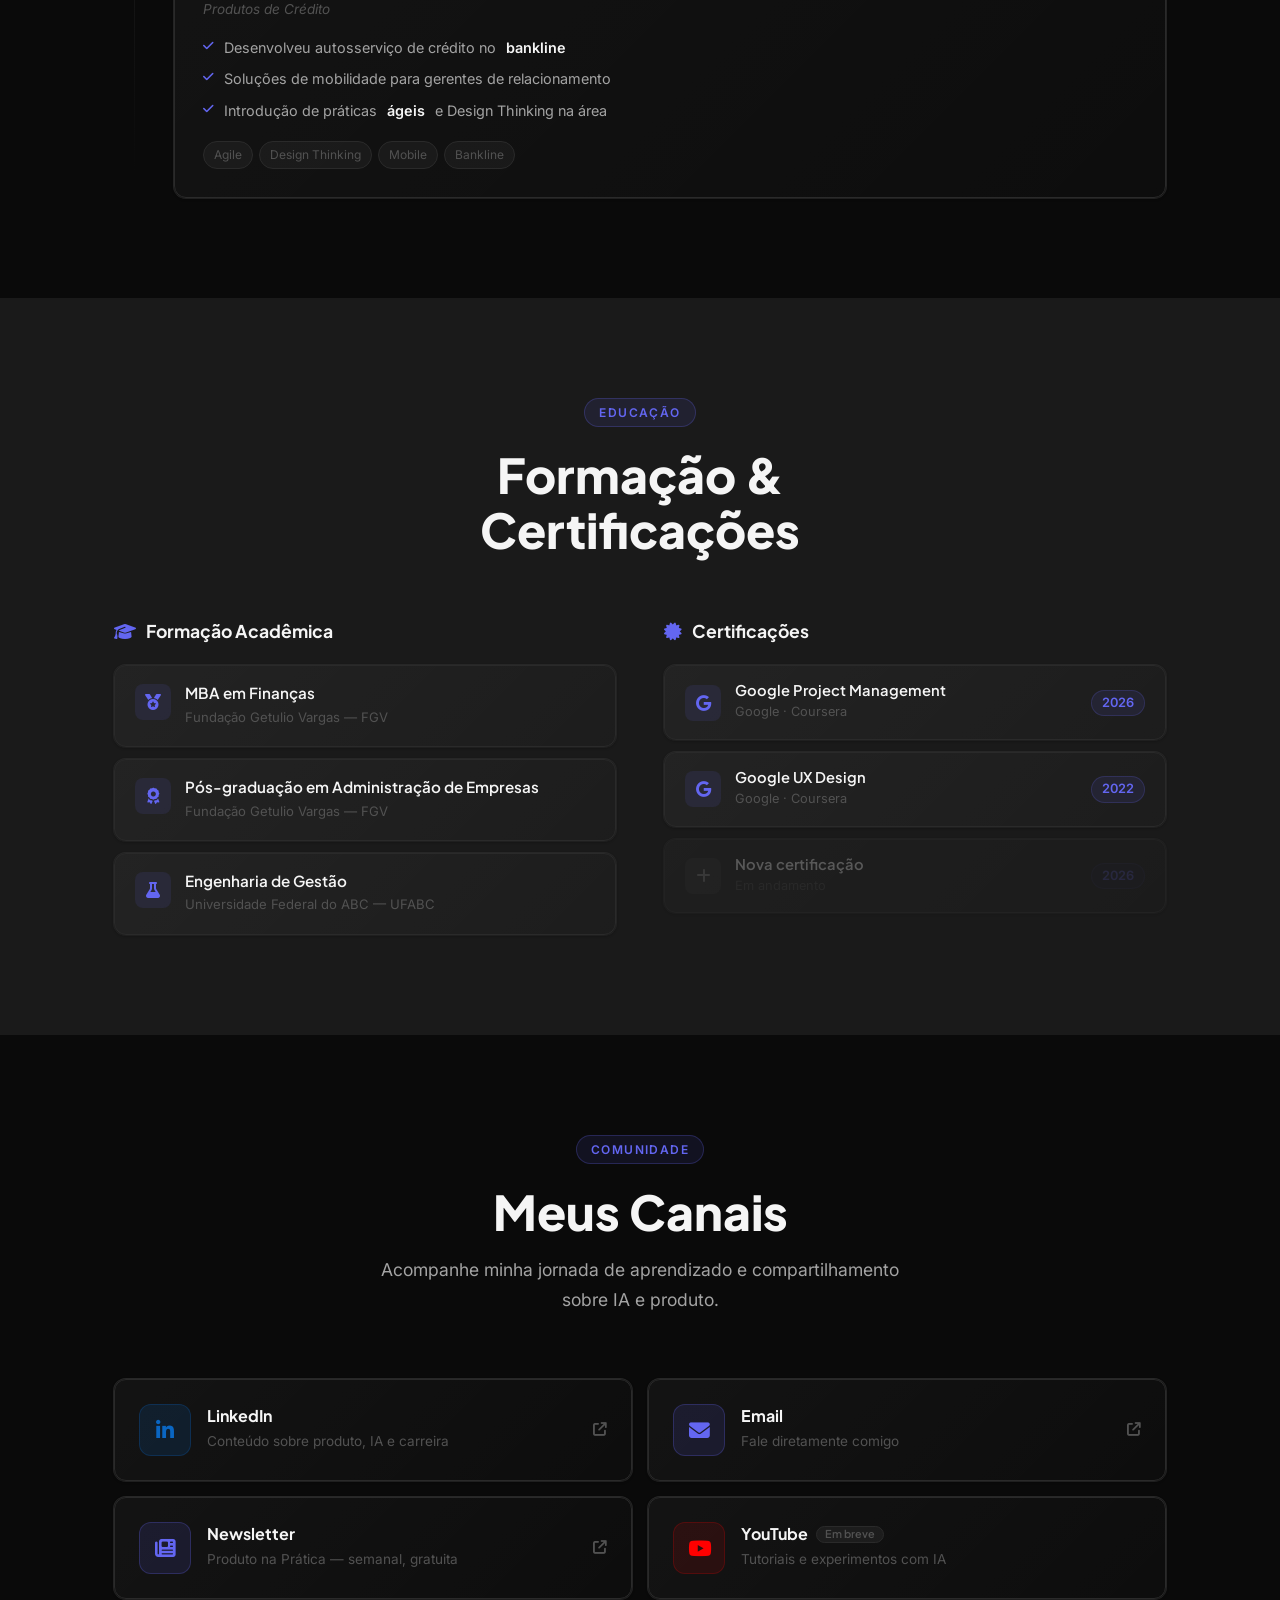
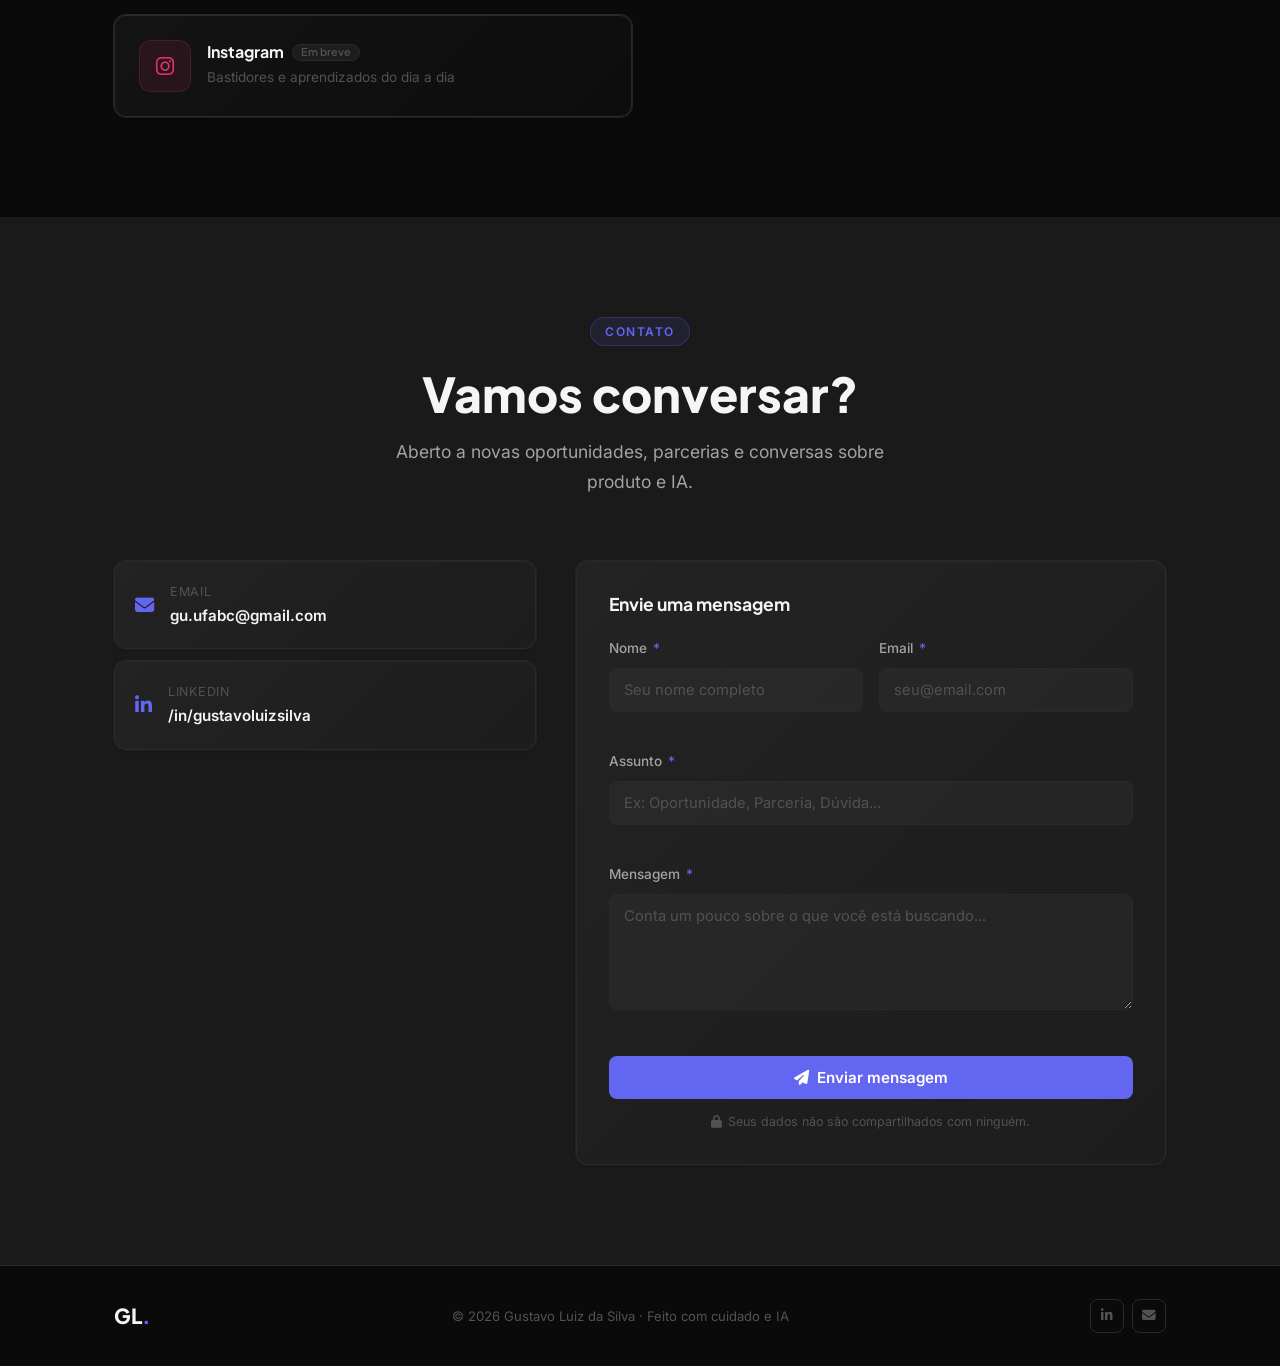
==== commit d537d068: "fix copy: ajustar referencias a "12 anos" - Card de metricas: "12+ anos como Product Manager" -> "12" ====
--- a/index.html
+++ b/index.html
@@ -150,7 +150,7 @@
         </div>
         <div class="metrica-card-big glass-card">
           <span class="metrica-valor-big accent-gradient">12+</span>
-          <span class="metrica-label-big">anos como Product Manager</span>
+          <span class="metrica-label-big">anos de experiência</span>
         </div>
       </div>
     </div>
@@ -510,7 +510,7 @@
         </h2>
 
         <p class="newsletter-sub">
-          Como um PM de 12 anos está aprendendo IA para construir produtos melhores — na prática.
+          Como um PM com 12 anos de experiência está aprendendo IA para construir produtos melhores — na prática.
         </p>
 
         <p class="newsletter-desc">
